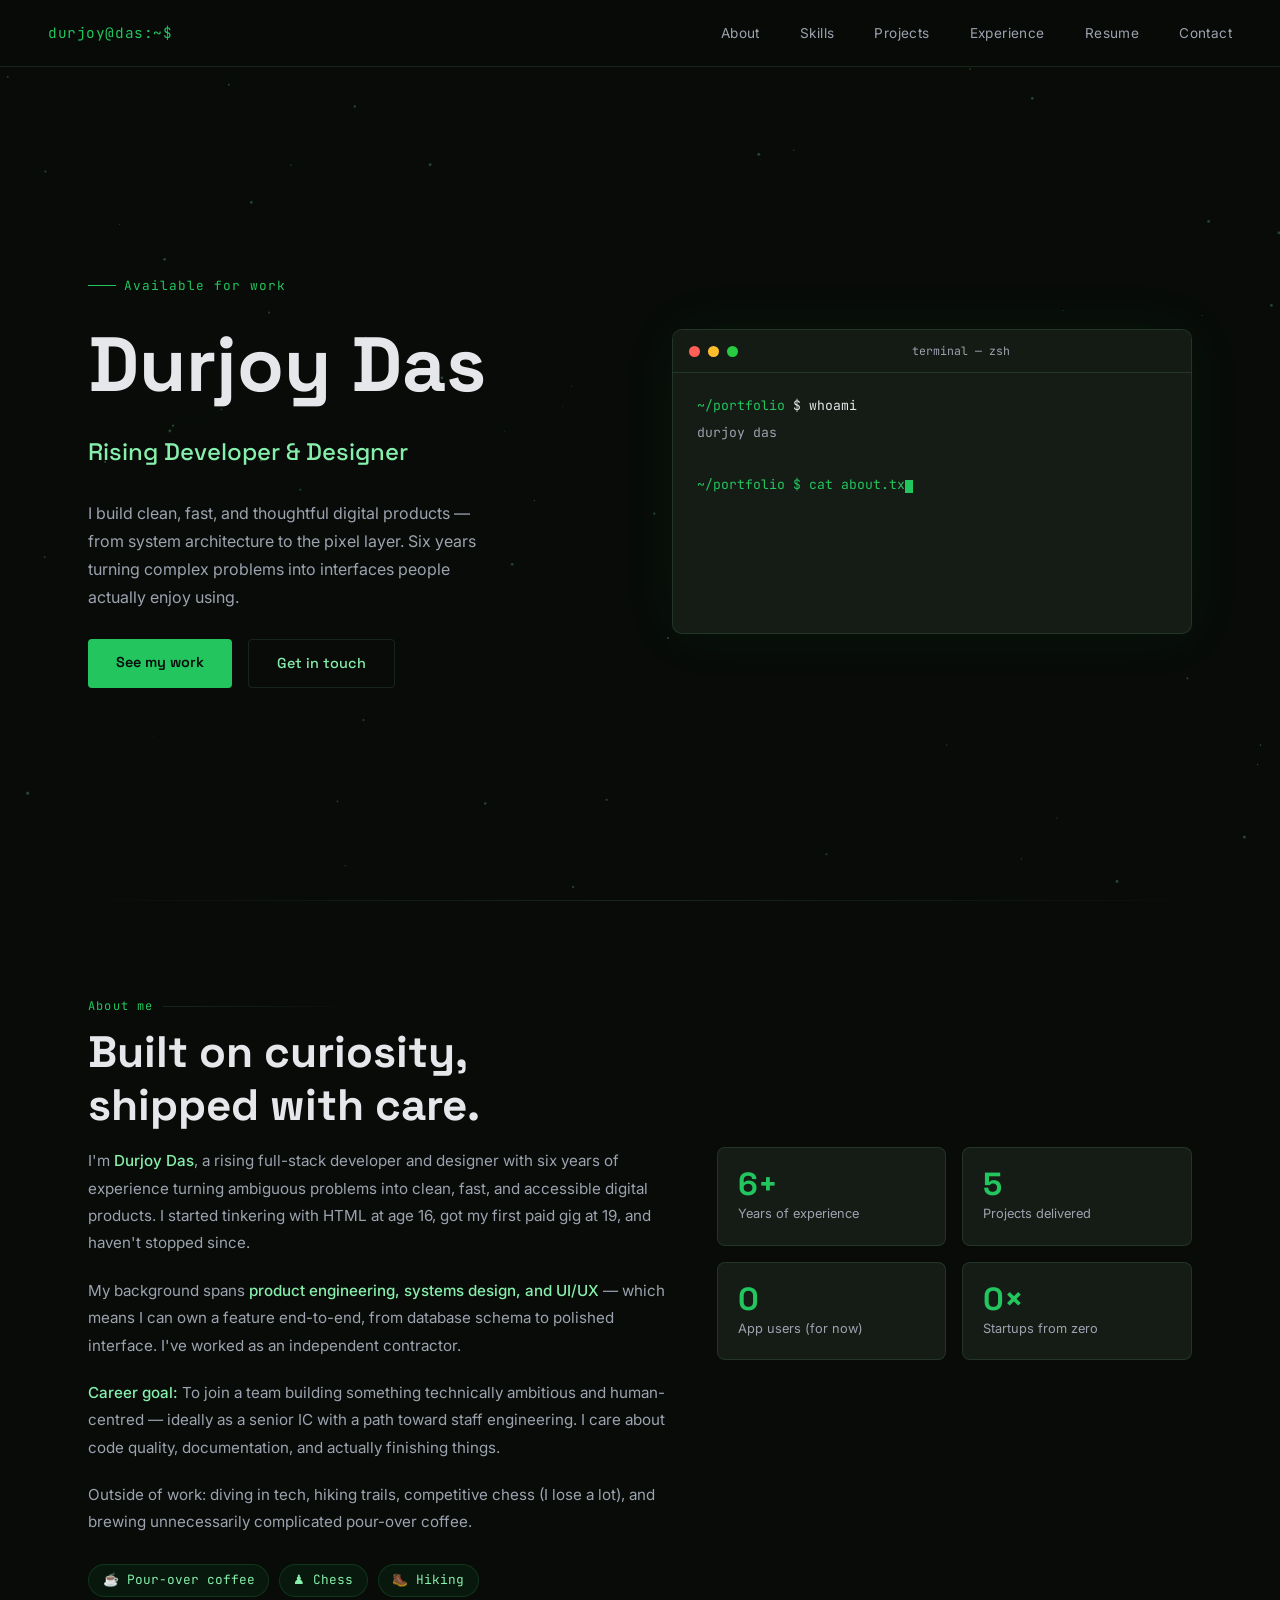
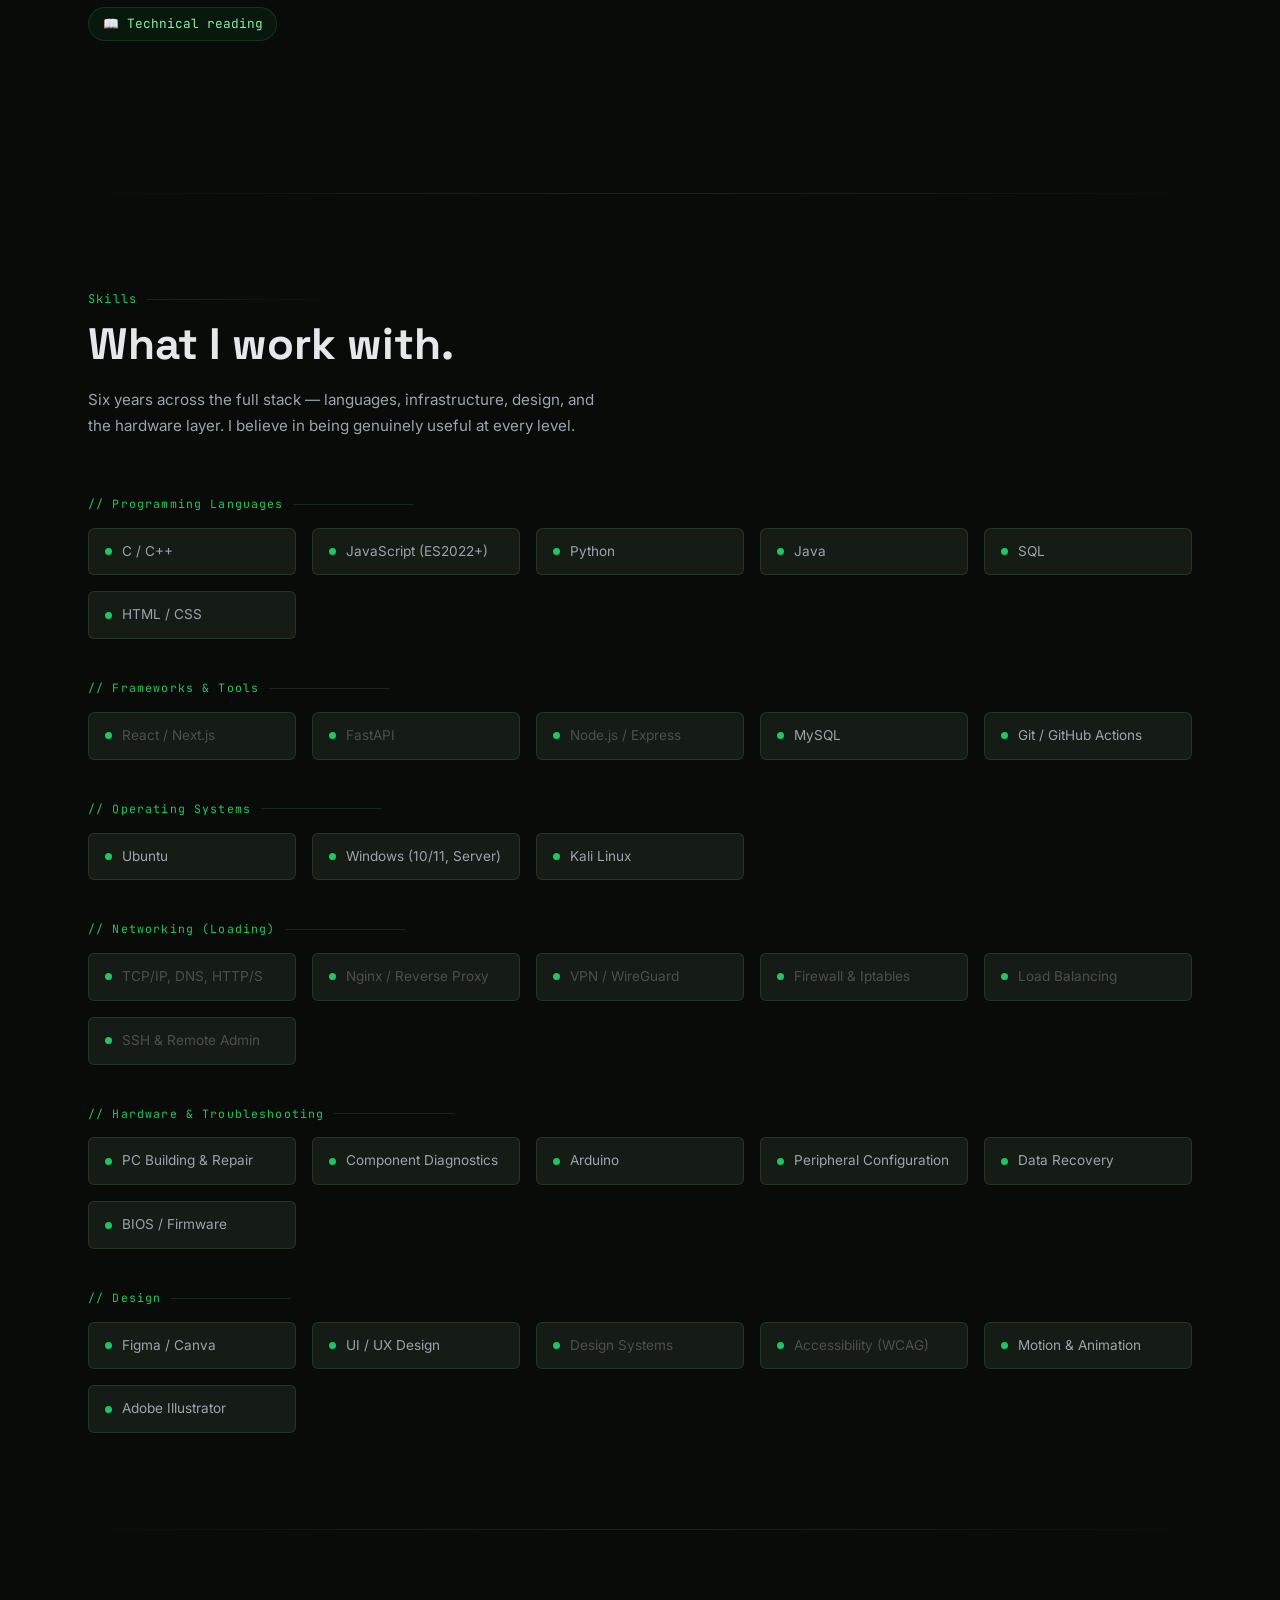
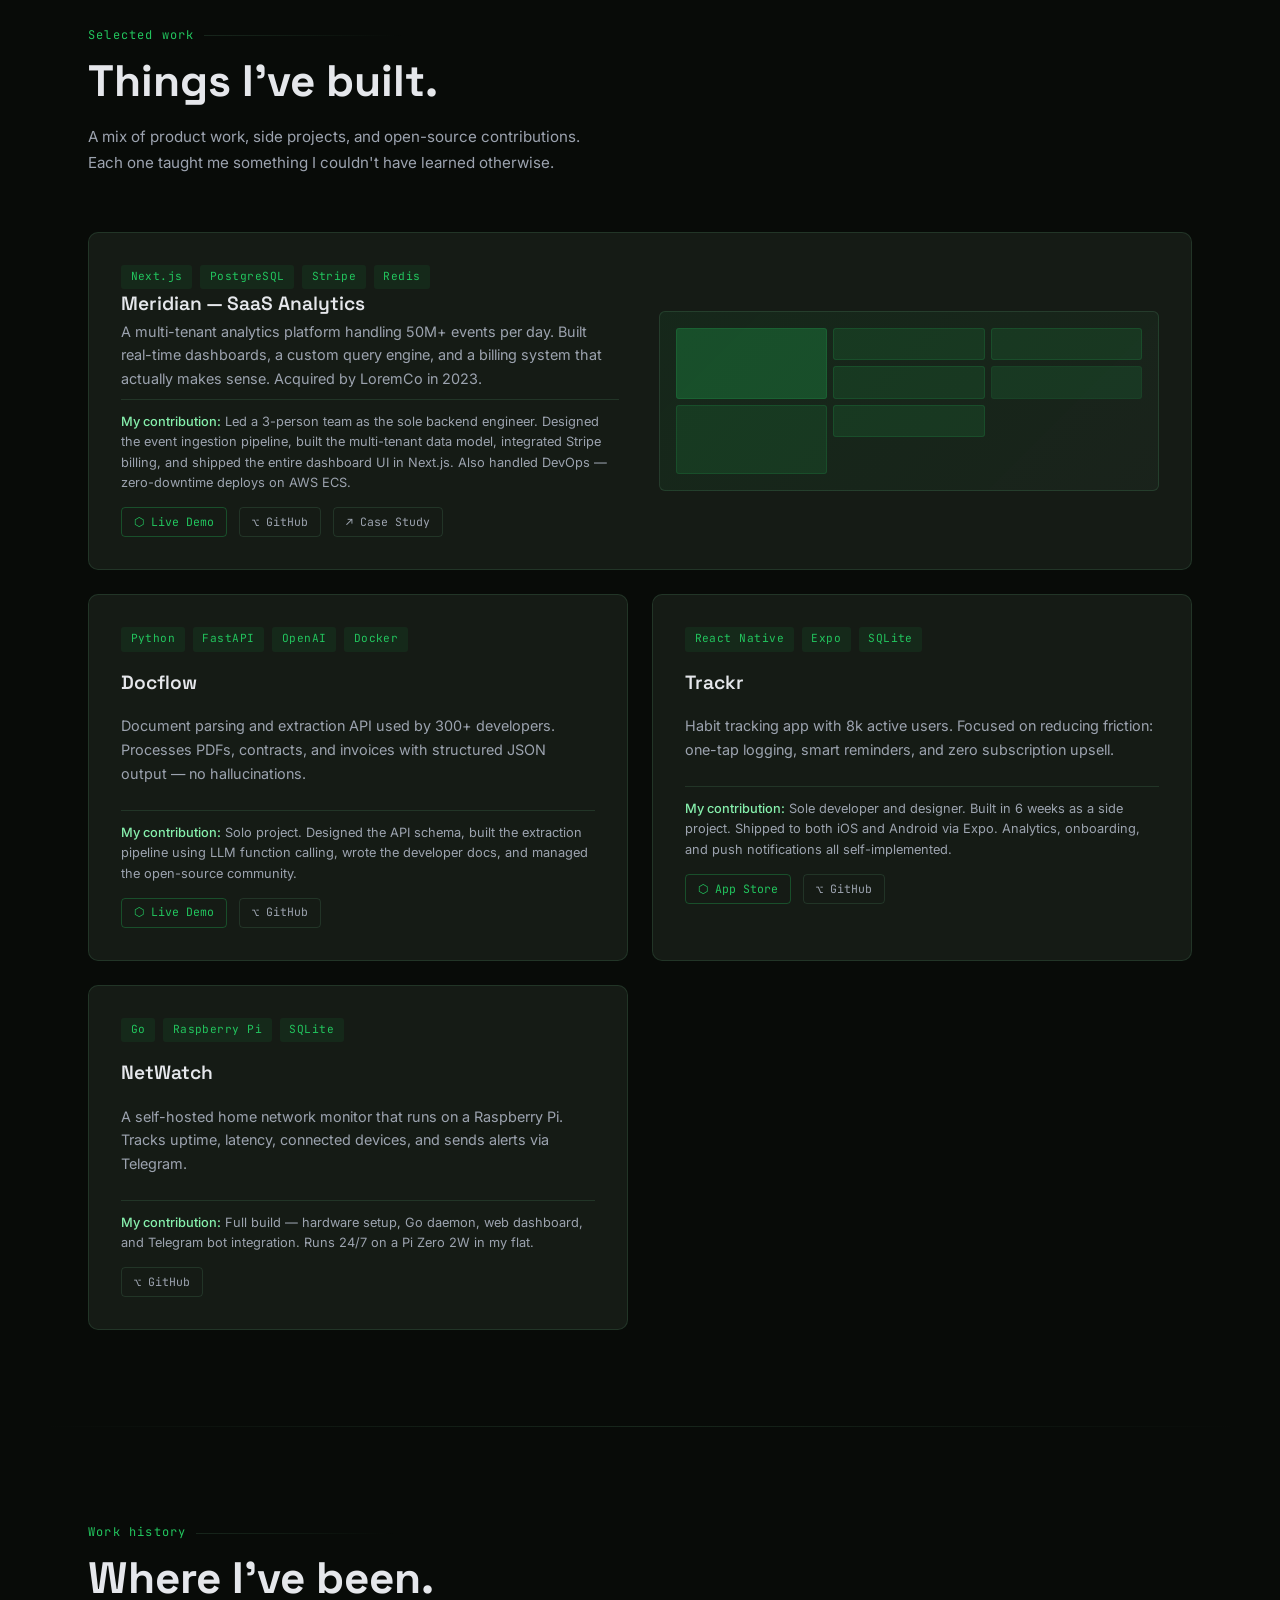
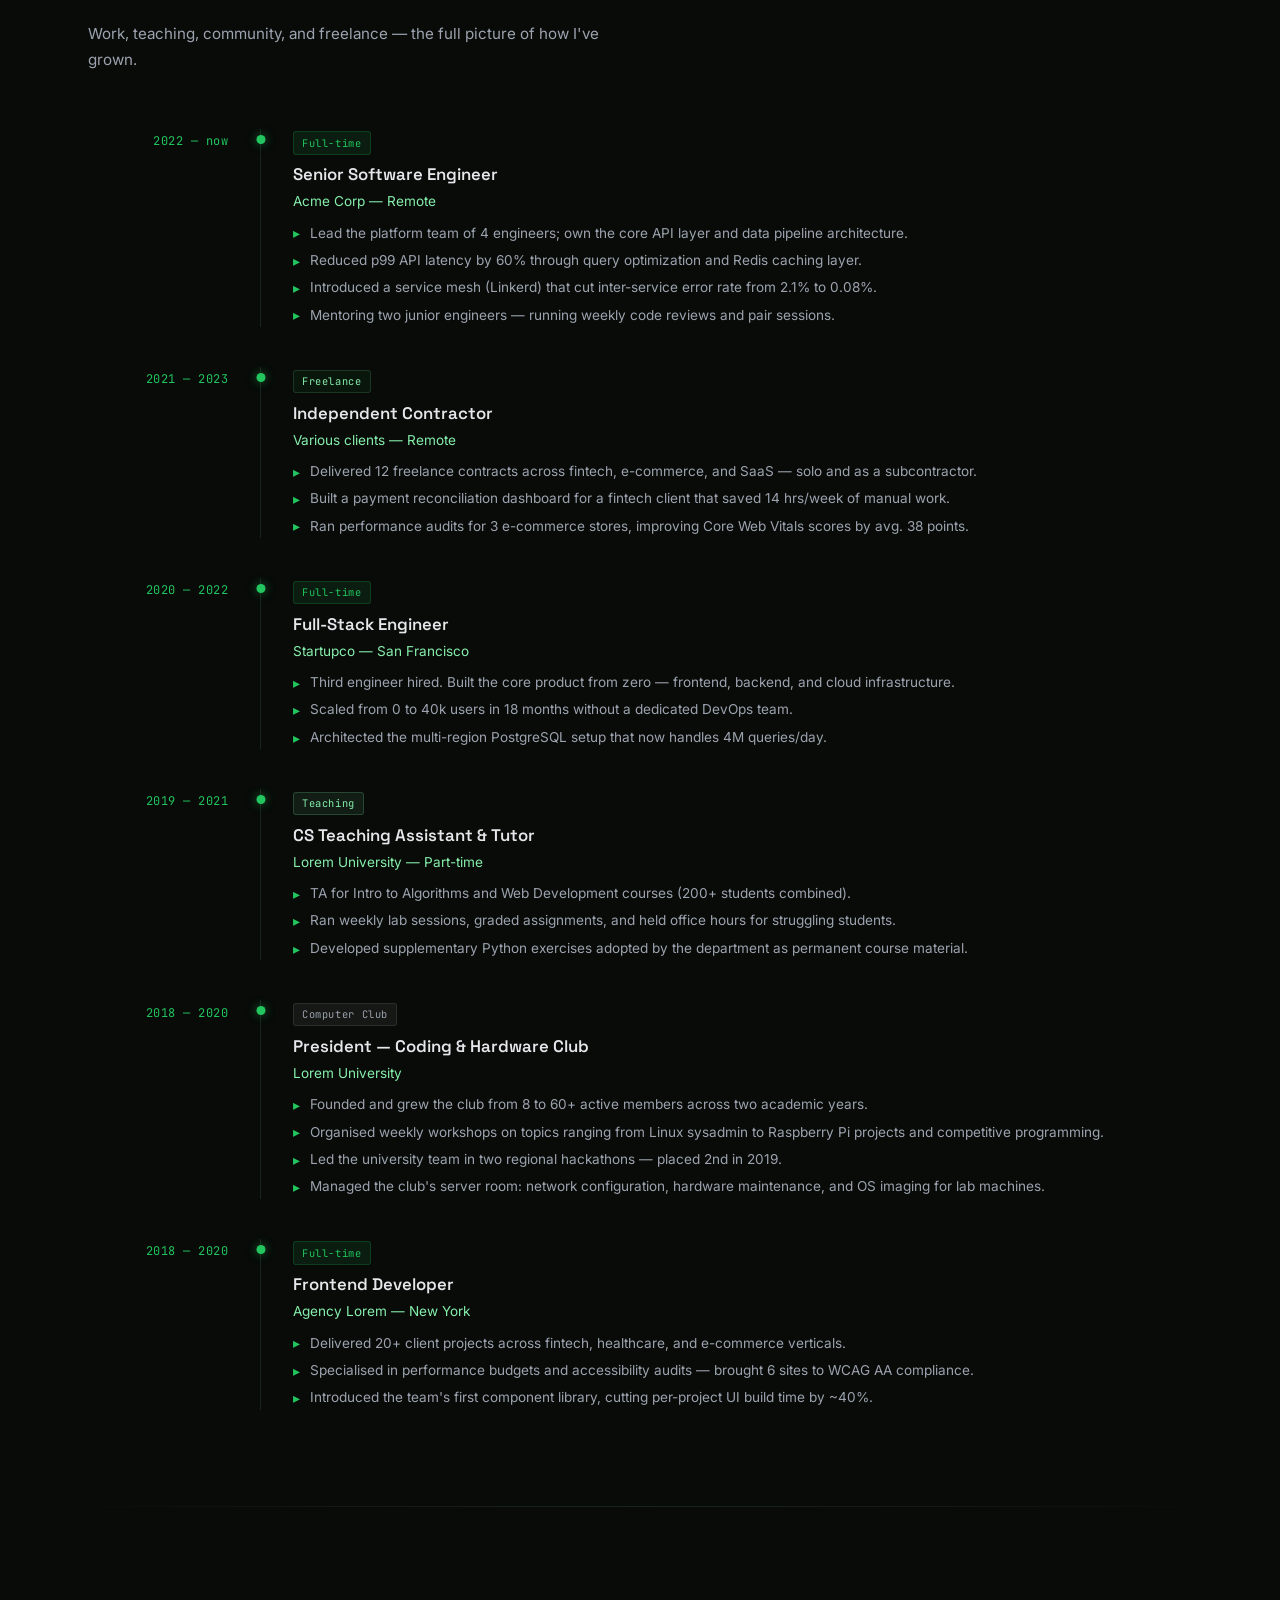
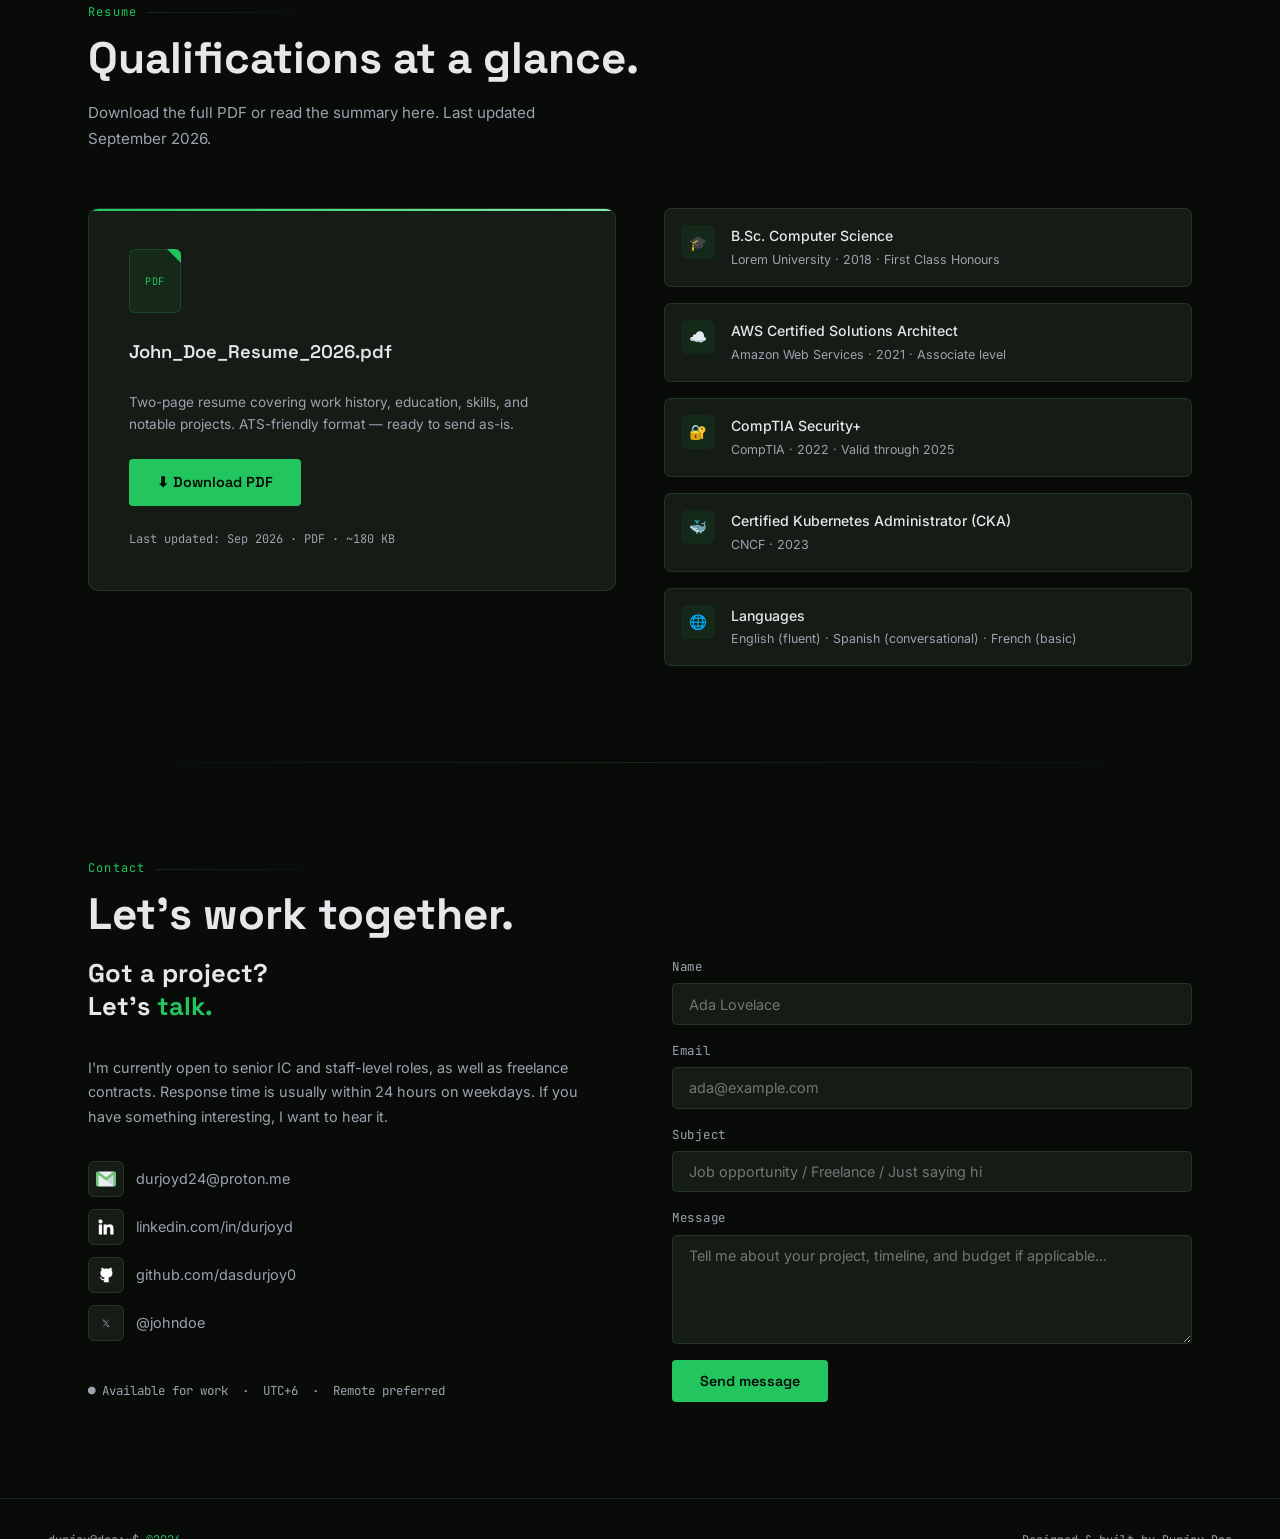
==== index.html @ 6b488213 "Initial portfolio website" ====
<!DOCTYPE html>
<html lang="en">
<head>
<meta charset="UTF-8">
<meta name="viewport" content="width=device-width, initial-scale=1.0">
<title>Durjoy Das — Developer & Designer</title>
<link rel="preconnect" href="https://fonts.googleapis.com">
<link href="https://fonts.googleapis.com/css2?family=Space+Grotesk:wght@400;500;700&family=Inter:wght@300;400;500&family=JetBrains+Mono:wght@400;500&display=swap" rel="stylesheet">
<link rel="stylesheet" href="style.css">
</head>
<body>

<canvas id="particles"></canvas>

<nav>
  <span class="nav-logo">durjoy@das:~$</span>
  <ul class="nav-links" id="navLinks">
    <li><a href="#about" onclick="closeNav()">About</a></li>
    <li><a href="#skills" onclick="closeNav()">Skills</a></li>
    <li><a href="#projects" onclick="closeNav()">Projects</a></li>
    <li><a href="#experience" onclick="closeNav()">Experience</a></li>
    <li><a href="#resume" onclick="closeNav()">Resume</a></li>
    <li><a href="#contact" onclick="closeNav()">Contact</a></li>
  </ul>
  <button class="nav-toggle" id="navToggle" onclick="toggleNav()" aria-label="Toggle menu">
    <span></span><span></span><span></span>
  </button>
</nav>

<!-- HERO -->
<div class="hero">
  <div class="hero-left">
    <div class="hero-tag">Available for work</div>
    <h1 class="hero-name">Durjoy Das</h1>
    <p class="hero-role">Rising Developer & Designer</p>
    <p class="hero-bio">I build clean, fast, and thoughtful digital products — from system architecture to the pixel layer. Six years turning complex problems into interfaces people actually enjoy using.</p>
    <div class="hero-cta">
      <a href="#projects" class="btn-primary">See my work</a>
      <a href="#contact" class="btn-ghost">Get in touch</a>
    </div>
  </div>

  <div class="terminal">
    <div class="terminal-bar">
      <span class="dot dot-r"></span>
      <span class="dot dot-y"></span>
      <span class="dot dot-g"></span>
      <span class="terminal-title">terminal — zsh</span>
    </div>
    <div class="terminal-body" id="termBody">
      <span class="t-prompt">~/portfolio </span><span class="t-cmd">$ whoami</span><br>
      <span id="typeTarget"></span><span id="cursor"></span>
    </div>
  </div>
</div>

<div class="section-divider"></div>

<!-- ABOUT -->
<section id="about">
  <div class="reveal">
    <div class="section-label">About me</div>
    <h2 class="section-title">Built on curiosity,<br>shipped with care.</h2>
  </div>
  <div class="about-grid reveal">
    <div class="about-body">
      <p>I'm <strong>Durjoy Das</strong>, a  rising full-stack developer and designer with six years of experience turning ambiguous problems into clean, fast, and accessible digital products. I started tinkering with HTML at age 16, got my first paid gig at 19, and haven't stopped since.</p>
      <p>My background spans <strong>product engineering, systems design, and UI/UX</strong> — which means I can own a feature end-to-end, from database schema to polished interface. I've worked as an independent contractor.</p>
      <p><strong>Career goal:</strong> To join a team building something technically ambitious and human-centred — ideally as a senior IC with a path toward staff engineering. I care about code quality, documentation, and actually finishing things.</p>
      <p>Outside of work: diving in tech, hiking trails, competitive chess (I lose a lot), and brewing unnecessarily complicated pour-over coffee.</p>
      <div class="about-interests">
        <span class="interest-pill">☕ Pour-over coffee</span>
        <span class="interest-pill">♟ Chess</span>
        <span class="interest-pill">🥾 Hiking</span>
        <span class="interest-pill">📖 Technical reading</span>
      </div>
    </div>
    <div class="about-stats">
      <div class="stat-card">
        <span class="stat-num">6+</span>
        <span class="stat-label">Years of experience</span>
      </div>
      <div class="stat-card">
        <span class="stat-num">5</span>
        <span class="stat-label">Projects delivered</span>
      </div>
      <div class="stat-card">
        <span class="stat-num">0</span>
        <span class="stat-label">App users (for now)</span>
      </div>
      <div class="stat-card">
        <span class="stat-num">0×</span>
        <span class="stat-label">Startups from zero</span>
      </div>
    </div>
  </div>
</section>

<div class="section-divider"></div>

<!-- SKILLS -->
<section id="skills">
  <div class="reveal">
    <div class="section-label">Skills</div>
    <h2 class="section-title">What I work with.</h2>
    <p class="section-sub">Six years across the full stack — languages, infrastructure, design, and the hardware layer. I believe in being genuinely useful at every level.</p>
  </div>
  <div class="skills-categories">

    <div class="skill-category reveal">
      <div class="skill-cat-title">// Programming Languages</div>
      <div class="skills-grid">
        <div class="skill-chip"><span class="dot-skill"></span>C / C++</div>
        <div class="skill-chip"><span class="dot-skill"></span>JavaScript (ES2022+)</div>
        <div class="skill-chip"><span class="dot-skill"></span>Python</div>
        <div class="skill-chip"><span class="dot-skill"></span>Java</div>
        <div class="skill-chip"><span class="dot-skill"></span>SQL</div>
        <div class="skill-chip"><span class="dot-skill"></span>HTML / CSS</div>
      </div>
    </div>

    <div class="skill-category reveal">
      <div class="skill-cat-title">// Frameworks & Tools</div>
      <div class="skills-grid">
        <div class="skill-chip"><span class="dot-skill"></span><span style="color: #4e4e4e;">React / Next.js</span></div>
        <div class="skill-chip"><span class="dot-skill"></span><span style="color: #4e4e4e;">FastAPI</span></div>
        <div class="skill-chip"><span class="dot-skill"></span><span style="color: #4e4e4e;">Node.js / Express</span></div>
        <div class="skill-chip"><span class="dot-skill"></span>MySQL</div>
        <div class="skill-chip"><span class="dot-skill"></span>Git / GitHub Actions</div>
      </div>
    </div>

    <div class="skill-category reveal">
      <div class="skill-cat-title">// Operating Systems</div>
      <div class="skills-grid">
        <div class="skill-chip"><span class="dot-skill"></span>Ubuntu</div>
        <div class="skill-chip"><span class="dot-skill"></span>Windows (10/11, Server)</div>
        <div class="skill-chip"><span class="dot-skill"></span>Kali Linux</div>
      </div>
    </div>

    <div class="skill-category reveal">
      <div class="skill-cat-title">// Networking (Loading)</div>
      <div class="skills-grid">
        <div class="skill-chip"><span class="dot-skill"></span><span style="color: #4e4e4e;">TCP/IP, DNS, HTTP/S</span></div>
        <div class="skill-chip"><span class="dot-skill"></span><span style="color: #4e4e4e;">Nginx / Reverse Proxy</span></div>
        <div class="skill-chip"><span class="dot-skill"></span><span style="color: #4e4e4e;">VPN / WireGuard</span></div>
        <div class="skill-chip"><span class="dot-skill"></span><span style="color: #4e4e4e;">Firewall & Iptables</span></div>
        <div class="skill-chip"><span class="dot-skill"></span><span style="color: #4e4e4e;">Load Balancing</span></div>
        <div class="skill-chip"><span class="dot-skill"></span><span style="color: #4e4e4e;">SSH & Remote Admin</span></div>
      </div>
    </div>

    <div class="skill-category reveal">
      <div class="skill-cat-title">// Hardware & Troubleshooting</div>
      <div class="skills-grid">
        <div class="skill-chip"><span class="dot-skill"></span>PC Building & Repair</div>
        <div class="skill-chip"><span class="dot-skill"></span>Component Diagnostics</div>
        <div class="skill-chip"><span class="dot-skill"></span>Arduino</div>
        <div class="skill-chip"><span class="dot-skill"></span>Peripheral Configuration</div>
        <div class="skill-chip"><span class="dot-skill"></span>Data Recovery</div>
        <div class="skill-chip"><span class="dot-skill"></span>BIOS / Firmware</div>
      </div>
    </div>

    <div class="skill-category reveal">
      <div class="skill-cat-title">// Design</div>
      <div class="skills-grid">
        <div class="skill-chip"><span class="dot-skill"></span>Figma / Canva</div>
        <div class="skill-chip"><span class="dot-skill"></span>UI / UX Design</div>
        <div class="skill-chip"><span class="dot-skill"></span><span style="color: #4e4e4e;">Design Systems</span></div>
        <div class="skill-chip"><span class="dot-skill"></span><span style="color: #4e4e4e;">Accessibility (WCAG)</span></div>
        <div class="skill-chip"><span class="dot-skill"></span>Motion & Animation</div>
        <div class="skill-chip"><span class="dot-skill"></span>Adobe Illustrator</div>
      </div>
    </div>

  </div>
</section>

<div class="section-divider"></div>

<!-- PROJECTS -->
<section id="projects">
  <div class="reveal">
    <div class="section-label">Selected work</div>
    <h2 class="section-title">Things I've built.</h2>
    <p class="section-sub">A mix of product work, side projects, and open-source contributions. Each one taught me something I couldn't have learned otherwise.</p>
  </div>

  <div class="projects-grid">

    <!-- Featured project -->
    <div class="project-card featured reveal">
      <div class="project-info">
        <div class="project-tags">
          <span class="tag">Next.js</span>
          <span class="tag">PostgreSQL</span>
          <span class="tag">Stripe</span>
          <span class="tag">Redis</span>
        </div>
        <div class="project-title">Meridian — SaaS Analytics</div>
        <p class="project-desc">A multi-tenant analytics platform handling 50M+ events per day. Built real-time dashboards, a custom query engine, and a billing system that actually makes sense. Acquired by LoremCo in 2023.</p>
        <div class="project-meta">
          <p class="project-contribution"><strong>My contribution:</strong> Led a 3-person team as the sole backend engineer. Designed the event ingestion pipeline, built the multi-tenant data model, integrated Stripe billing, and shipped the entire dashboard UI in Next.js. Also handled DevOps — zero-downtime deploys on AWS ECS.</p>
          <div class="project-actions">
            <a href="#" class="proj-btn live">⬡ Live Demo</a>
            <a href="#" class="proj-btn">⌥ GitHub</a>
            <a href="#" class="proj-btn">↗ Case Study</a>
          </div>
        </div>
      </div>
      <div class="project-preview" aria-label="Project screenshot placeholder">
        <div class="preview-grid">
          <div class="preview-block tall accent"></div>
          <div class="preview-block"></div>
          <div class="preview-block"></div>
          <div class="preview-block"></div>
          <div class="preview-block accent" style="opacity:0.5;"></div>
          <div class="preview-block tall"></div>
          <div class="preview-block"></div>
        </div>
      </div>
    </div>

    <!-- Docflow -->
    <div class="project-card reveal">
      <div class="project-tags">
        <span class="tag">Python</span>
        <span class="tag">FastAPI</span>
        <span class="tag">OpenAI</span>
        <span class="tag">Docker</span>
      </div>
      <div class="project-title">Docflow</div>
      <p class="project-desc">Document parsing and extraction API used by 300+ developers. Processes PDFs, contracts, and invoices with structured JSON output — no hallucinations.</p>
      <div class="project-meta">
        <p class="project-contribution"><strong>My contribution:</strong> Solo project. Designed the API schema, built the extraction pipeline using LLM function calling, wrote the developer docs, and managed the open-source community.</p>
        <div class="project-actions">
          <a href="#" class="proj-btn live">⬡ Live Demo</a>
          <a href="#" class="proj-btn">⌥ GitHub</a>
        </div>
      </div>
    </div>

    <!-- Trackr -->
    <div class="project-card reveal">
      <div class="project-tags">
        <span class="tag">React Native</span>
        <span class="tag">Expo</span>
        <span class="tag">SQLite</span>
      </div>
      <div class="project-title">Trackr</div>
      <p class="project-desc">Habit tracking app with 8k active users. Focused on reducing friction: one-tap logging, smart reminders, and zero subscription upsell.</p>
      <div class="project-meta">
        <p class="project-contribution"><strong>My contribution:</strong> Sole developer and designer. Built in 6 weeks as a side project. Shipped to both iOS and Android via Expo. Analytics, onboarding, and push notifications all self-implemented.</p>
        <div class="project-actions">
          <a href="#" class="proj-btn live">⬡ App Store</a>
          <a href="#" class="proj-btn">⌥ GitHub</a>
        </div>
      </div>
    </div>

    <!-- NetWatch -->
    <div class="project-card reveal">
      <div class="project-tags">
        <span class="tag">Go</span>
        <span class="tag">Raspberry Pi</span>
        <span class="tag">SQLite</span>
      </div>
      <div class="project-title">NetWatch</div>
      <p class="project-desc">A self-hosted home network monitor that runs on a Raspberry Pi. Tracks uptime, latency, connected devices, and sends alerts via Telegram.</p>
      <div class="project-meta">
        <p class="project-contribution"><strong>My contribution:</strong> Full build — hardware setup, Go daemon, web dashboard, and Telegram bot integration. Runs 24/7 on a Pi Zero 2W in my flat.</p>
        <div class="project-actions">
          <a href="#" class="proj-btn">⌥ GitHub</a>
        </div>
      </div>
    </div>

  </div>
</section>

<div class="section-divider"></div>

<!-- EXPERIENCE -->
<section id="experience">
  <div class="reveal">
    <div class="section-label">Work history</div>
    <h2 class="section-title">Where I've been.</h2>
    <p class="section-sub">Work, teaching, community, and freelance — the full picture of how I've grown.</p>
  </div>

  <div class="timeline">

    <div class="timeline-item reveal">
      <div class="timeline-date">2022 — now</div>
      <div class="timeline-line"></div>
      <div class="timeline-content">
        <span class="exp-badge work">Full-time</span>
        <div class="timeline-role">Senior Software Engineer</div>
        <div class="timeline-company">Acme Corp — Remote</div>
        <ul class="timeline-bullets">
          <li>Lead the platform team of 4 engineers; own the core API layer and data pipeline architecture.</li>
          <li>Reduced p99 API latency by 60% through query optimization and Redis caching layer.</li>
          <li>Introduced a service mesh (Linkerd) that cut inter-service error rate from 2.1% to 0.08%.</li>
          <li>Mentoring two junior engineers — running weekly code reviews and pair sessions.</li>
        </ul>
      </div>
    </div>

    <div class="timeline-item reveal">
      <div class="timeline-date">2021 — 2023</div>
      <div class="timeline-line"></div>
      <div class="timeline-content">
        <span class="exp-badge freelance">Freelance</span>
        <div class="timeline-role">Independent Contractor</div>
        <div class="timeline-company">Various clients — Remote</div>
        <ul class="timeline-bullets">
          <li>Delivered 12 freelance contracts across fintech, e-commerce, and SaaS — solo and as a subcontractor.</li>
          <li>Built a payment reconciliation dashboard for a fintech client that saved 14 hrs/week of manual work.</li>
          <li>Ran performance audits for 3 e-commerce stores, improving Core Web Vitals scores by avg. 38 points.</li>
        </ul>
      </div>
    </div>

    <div class="timeline-item reveal">
      <div class="timeline-date">2020 — 2022</div>
      <div class="timeline-line"></div>
      <div class="timeline-content">
        <span class="exp-badge work">Full-time</span>
        <div class="timeline-role">Full-Stack Engineer</div>
        <div class="timeline-company">Startupco — San Francisco</div>
        <ul class="timeline-bullets">
          <li>Third engineer hired. Built the core product from zero — frontend, backend, and cloud infrastructure.</li>
          <li>Scaled from 0 to 40k users in 18 months without a dedicated DevOps team.</li>
          <li>Architected the multi-region PostgreSQL setup that now handles 4M queries/day.</li>
        </ul>
      </div>
    </div>

    <div class="timeline-item reveal">
      <div class="timeline-date">2019 — 2021</div>
      <div class="timeline-line"></div>
      <div class="timeline-content">
        <span class="exp-badge teach">Teaching</span>
        <div class="timeline-role">CS Teaching Assistant & Tutor</div>
        <div class="timeline-company">Lorem University — Part-time</div>
        <ul class="timeline-bullets">
          <li>TA for Intro to Algorithms and Web Development courses (200+ students combined).</li>
          <li>Ran weekly lab sessions, graded assignments, and held office hours for struggling students.</li>
          <li>Developed supplementary Python exercises adopted by the department as permanent course material.</li>
        </ul>
      </div>
    </div>

    <div class="timeline-item reveal">
      <div class="timeline-date">2018 — 2020</div>
      <div class="timeline-line"></div>
      <div class="timeline-content">
        <span class="exp-badge club">Computer Club</span>
        <div class="timeline-role">President — Coding & Hardware Club</div>
        <div class="timeline-company">Lorem University</div>
        <ul class="timeline-bullets">
          <li>Founded and grew the club from 8 to 60+ active members across two academic years.</li>
          <li>Organised weekly workshops on topics ranging from Linux sysadmin to Raspberry Pi projects and competitive programming.</li>
          <li>Led the university team in two regional hackathons — placed 2nd in 2019.</li>
          <li>Managed the club's server room: network configuration, hardware maintenance, and OS imaging for lab machines.</li>
        </ul>
      </div>
    </div>

    <div class="timeline-item reveal">
      <div class="timeline-date">2018 — 2020</div>
      <div class="timeline-line"></div>
      <div class="timeline-content">
        <span class="exp-badge work">Full-time</span>
        <div class="timeline-role">Frontend Developer</div>
        <div class="timeline-company">Agency Lorem — New York</div>
        <ul class="timeline-bullets">
          <li>Delivered 20+ client projects across fintech, healthcare, and e-commerce verticals.</li>
          <li>Specialised in performance budgets and accessibility audits — brought 6 sites to WCAG AA compliance.</li>
          <li>Introduced the team's first component library, cutting per-project UI build time by ~40%.</li>
        </ul>
      </div>
    </div>

  </div>
</section>

<div class="section-divider"></div>

<!-- RESUME -->
<section id="resume">
  <div class="reveal">
    <div class="section-label">Resume</div>
    <h2 class="section-title">Qualifications at a glance.</h2>
    <p class="section-sub">Download the full PDF or read the summary here. Last updated September 2026.</p>
  </div>
  <div class="resume-block">

    <div class="resume-download-card reveal">
      <div class="resume-file-icon">PDF</div>
      <div class="resume-card-title">John_Doe_Resume_2026.pdf</div>
      <p class="resume-card-sub">Two-page resume covering work history, education, skills, and notable projects. ATS-friendly format — ready to send as-is.</p>
      <a href="#" class="btn-primary" style="align-self:flex-start;" download>⬇ Download PDF</a>
      <p style="font-size:0.75rem; color:var(--text-dim); font-family:'JetBrains Mono',monospace;">Last updated: Sep 2026 · PDF · ~180 KB</p>
    </div>

    <div class="resume-qualifications reveal">
      <div class="qual-item">
        <div class="qual-icon">🎓</div>
        <div class="qual-text">
          <div class="qual-title">B.Sc. Computer Science</div>
          <div class="qual-sub">Lorem University · 2018 · First Class Honours</div>
        </div>
      </div>
      <div class="qual-item">
        <div class="qual-icon">☁️</div>
        <div class="qual-text">
          <div class="qual-title">AWS Certified Solutions Architect</div>
          <div class="qual-sub">Amazon Web Services · 2021 · Associate level</div>
        </div>
      </div>
      <div class="qual-item">
        <div class="qual-icon">🔐</div>
        <div class="qual-text">
          <div class="qual-title">CompTIA Security+</div>
          <div class="qual-sub">CompTIA · 2022 · Valid through 2025</div>
        </div>
      </div>
      <div class="qual-item">
        <div class="qual-icon">🐳</div>
        <div class="qual-text">
          <div class="qual-title">Certified Kubernetes Administrator (CKA)</div>
          <div class="qual-sub">CNCF · 2023</div>
        </div>
      </div>
      <div class="qual-item">
        <div class="qual-icon">🌐</div>
        <div class="qual-text">
          <div class="qual-title">Languages</div>
          <div class="qual-sub">English (fluent) · Spanish (conversational) · French (basic)</div>
        </div>
      </div>
    </div>

  </div>
</section>

<div class="section-divider"></div>

<!-- CONTACT -->
<section id="contact">
  <div class="reveal">
    <div class="section-label">Contact</div>
    <h2 class="section-title">Let's work together.</h2>
  </div>
  <div class="contact-block">
    <div class="contact-info reveal">
      <div class="contact-headline">
        Got a project?<br>
        Let's <span>talk.</span>
      </div>
      <p style="font-size:0.9rem; color:var(--text-dim); line-height:1.7;">
        I'm currently open to senior IC and staff-level roles, as well as freelance contracts. Response time is usually within 24 hours on weekdays. If you have something interesting, I want to hear it.
      </p>
      <div class="contact-links">
        <a href="mailto:durjoyd24@proton.me" class="contact-link">
          <span class="icon">
            <img src="../assets/email.png" alt="@">
          </span>
          durjoyd24@proton.me
        </a>
        <a href="https://linkedin.com/in/durjoyd" target="_blank" class="contact-link">
          <span class="icon">
            <img src="../assets/linkedin.png" alt="in">
          </span>
          linkedin.com/in/durjoyd
        </a>
        <a href="https://github.com/dasdurjoy0" target="_blank" class="contact-link">
          <span class="icon">
            <img src="../assets/github.png" alt="🖐">
          </span>
          github.com/dasdurjoy0
        </a>
        <a href="https://twitter.com/johndoe" target="_blank" class="contact-link">
          <span class="icon" style="font-family:'JetBrains Mono',monospace;font-size:0.65rem;">𝕏</span>
          @johndoe
        </a>
      </div>
      <p style="font-size:0.78rem; color:var(--text-dim); font-family:'JetBrains Mono',monospace; margin-top:0.5rem;">
        ● Available for work &nbsp;·&nbsp; UTC+6 &nbsp;·&nbsp; Remote preferred
      </p>
    </div>

    <div class="contact-form reveal">
      <div class="field">
        <label>Name</label>
        <input type="text" placeholder="Ada Lovelace">
      </div>
      <div class="field">
        <label>Email</label>
        <input type="email" placeholder="ada@example.com">
      </div>
      <div class="field">
        <label>Subject</label>
        <input type="text" placeholder="Job opportunity / Freelance / Just saying hi">
      </div>
      <div class="field">
        <label>Message</label>
        <textarea rows="5" placeholder="Tell me about your project, timeline, and budget if applicable..."></textarea>
      </div>
      <button class="btn-primary" style="align-self:flex-start;" onclick="handleSend(this)">Send message</button>
    </div>
  </div>
</section>

<footer>
  <span>durjoy@das:~$ <span style="color:var(--green)">©2026</span></span>
  <span>Designed & built by Durjoy Das</span>
</footer>

<script src="script.js"></script>
</body>
</html>
---- style.css ----
*, *::before, *::after { box-sizing: border-box; margin: 0; padding: 0; }

  :root {
    --bg-deep:    #080B08;
    --bg-surface: #151B15;
    --green:      #22C55E;
    --green-soft: #86EFAC;
    --text:       #E5E7EB;
    --text-dim:   #9CA3AF;
    --border:     rgba(134,239,172,0.12);
  }

  html { scroll-behavior: smooth; }

  body {
    background: var(--bg-deep);
    color: var(--text);
    font-family: 'Inter', sans-serif;
    font-weight: 400;
    line-height: 1.6;
    overflow-x: hidden;
  }

  /* ── NAV ── */
  nav {
    position: fixed; top: 0; left: 0; right: 0; z-index: 100;
    display: flex; justify-content: space-between; align-items: center;
    padding: 1.25rem 3rem;
    background: rgba(8,11,8,0.75);
    backdrop-filter: blur(16px);
    border-bottom: 1px solid var(--border);
  }
  .nav-logo {
    font-family: 'JetBrains Mono', monospace;
    font-size: 0.9rem;
    color: var(--green);
    letter-spacing: 0.04em;
  }
  .nav-links { display: flex; gap: 2.5rem; list-style: none; }
  .nav-links a {
    font-size: 0.85rem;
    color: var(--text-dim);
    text-decoration: none;
    letter-spacing: 0.03em;
    transition: color 0.2s;
  }
  .nav-links a:hover { color: var(--green-soft); }

  /* ── CANVAS ── */
  #particles {
    position: fixed; inset: 0; z-index: 0;
    pointer-events: none;
  }

  /* ── HERO ── */
  .hero {
    position: relative; z-index: 1;
    min-height: 100vh;
    display: grid;
    grid-template-columns: 1fr 1fr;
    align-items: center;
    gap: 4rem;
    padding: 8rem 3rem 4rem;
    max-width: 1200px; margin: 0 auto;
  }

  .hero-left { display: flex; flex-direction: column; gap: 1.75rem; }

  .hero-tag {
    font-family: 'JetBrains Mono', monospace;
    font-size: 0.8rem;
    color: var(--green);
    letter-spacing: 0.08em;
    display: flex; align-items: center; gap: 0.5rem;
  }
  .hero-tag::before {
    content: '';
    display: inline-block; width: 28px; height: 1px;
    background: var(--green);
  }

  .hero-name {
    font-family: 'Space Grotesk', sans-serif;
    font-size: clamp(3rem, 6vw, 5.5rem);
    font-weight: 700;
    line-height: 1.05;
    color: var(--text);
    opacity: 0;
    transform: translateY(24px);
    animation: slideUp 0.7s 0.3s cubic-bezier(0.22,1,0.36,1) forwards;
  }

  .hero-role {
    font-family: 'Space Grotesk', sans-serif;
    font-size: clamp(1.1rem, 2.2vw, 1.5rem);
    font-weight: 500;
    color: var(--green-soft);
    opacity: 0;
    transform: translateY(20px);
    animation: slideUp 0.7s 0.5s cubic-bezier(0.22,1,0.36,1) forwards;
  }

  .hero-bio {
    font-size: 1rem;
    color: var(--text-dim);
    max-width: 42ch;
    line-height: 1.75;
    opacity: 0;
    transform: translateY(18px);
    animation: slideUp 0.7s 0.7s cubic-bezier(0.22,1,0.36,1) forwards;
  }

  .hero-cta {
    display: flex; gap: 1rem; flex-wrap: wrap;
    opacity: 0;
    transform: translateY(16px);
    animation: slideUp 0.7s 0.9s cubic-bezier(0.22,1,0.36,1) forwards;
  }
  .btn-primary {
    padding: 0.75rem 1.75rem;
    background: var(--green);
    color: #080B08;
    font-family: 'Space Grotesk', sans-serif;
    font-weight: 600;
    font-size: 0.9rem;
    border: none; border-radius: 4px;
    cursor: pointer; text-decoration: none;
    transition: background 0.2s, transform 0.15s;
  }
  .btn-primary:hover { background: var(--green-soft); transform: translateY(-1px); }
  .btn-ghost {
    padding: 0.75rem 1.75rem;
    background: transparent;
    color: var(--green-soft);
    font-family: 'Space Grotesk', sans-serif;
    font-weight: 500;
    font-size: 0.9rem;
    border: 1px solid var(--border);
    border-radius: 4px;
    cursor: pointer; text-decoration: none;
    transition: border-color 0.2s, color 0.2s;
  }
  .btn-ghost:hover { border-color: var(--green); color: var(--green); }

  /* ── TERMINAL ── */
  .terminal {
    background: var(--bg-surface);
    border: 1px solid var(--border);
    border-radius: 10px;
    overflow: hidden;
    font-family: 'JetBrains Mono', monospace;
    font-size: 0.82rem;
    opacity: 0;
    transform: translateY(30px) scale(0.98);
    animation: termIn 0.8s 0.4s cubic-bezier(0.22,1,0.36,1) forwards;
    box-shadow: 0 0 60px rgba(34,197,94,0.06);
  }
  .terminal-bar {
    display: flex; align-items: center; gap: 0.5rem;
    padding: 0.75rem 1rem;
    background: rgba(21,27,21,0.9);
    border-bottom: 1px solid var(--border);
  }
  .dot { width: 11px; height: 11px; border-radius: 50%; }
  .dot-r { background: #FF5F57; }
  .dot-y { background: #FFBD2E; }
  .dot-g { background: #28CA41; }
  .terminal-title {
    margin-left: auto; margin-right: auto;
    font-size: 0.72rem; color: var(--text-dim);
  }
  .terminal-body { padding: 1.25rem 1.5rem; min-height: 260px; color: var(--green-soft); line-height: 2; }
  .t-prompt { color: var(--green); }
  .t-cmd { color: var(--text); }
  .t-out { color: var(--text-dim); }
  .t-hi { color: var(--green-soft); }
  #cursor {
    display: inline-block; width: 8px; height: 1em;
    background: var(--green);
    vertical-align: text-bottom;
    animation: blink 1s step-end infinite;
  }

  /* ── SECTIONS ── */
  section {
    position: relative; z-index: 1;
    max-width: 1200px; margin: 0 auto;
    padding: 6rem 3rem;
  }

  .section-label {
    font-family: 'JetBrains Mono', monospace;
    font-size: 0.75rem; color: var(--green);
    letter-spacing: 0.1em;
    margin-bottom: 0.6rem;
    display: flex; align-items: center; gap: 0.6rem;
  }
  .section-label::after {
    content: ''; flex: 1; height: 1px;
    background: linear-gradient(to right, var(--border), transparent);
    max-width: 200px;
  }

  .section-title {
    font-family: 'Space Grotesk', sans-serif;
    font-size: clamp(2rem, 3.5vw, 2.75rem);
    font-weight: 700;
    color: var(--text);
    margin-bottom: 1rem;
    line-height: 1.2;
  }

  .section-sub {
    font-size: 0.95rem;
    color: var(--text-dim);
    max-width: 52ch;
    margin-bottom: 3.5rem;
    line-height: 1.7;
  }

  /* ── REVEAL on scroll ── */
  .reveal {
    opacity: 0;
    transform: translateY(30px);
    transition: opacity 0.65s cubic-bezier(0.22,1,0.36,1), transform 0.65s cubic-bezier(0.22,1,0.36,1);
  }
  .reveal.visible { opacity: 1; transform: none; }

  /* ── SKILLS ── */
  .skills-grid {
    display: grid;
    grid-template-columns: repeat(auto-fill, minmax(180px, 1fr));
    gap: 1rem;
  }
  .skill-chip {
    display: flex; align-items: center; gap: 0.6rem;
    padding: 0.75rem 1rem;
    background: var(--bg-surface);
    border: 1px solid var(--border);
    border-radius: 6px;
    font-size: 0.85rem; color: var(--text-dim);
    transition: border-color 0.2s, color 0.2s, transform 0.2s;
    cursor: default;
  }
  .skill-chip:hover {
    border-color: var(--green);
    color: var(--green-soft);
    transform: translateY(-2px);
  }
  .skill-chip .dot-skill {
    width: 7px; height: 7px; border-radius: 50%;
    background: var(--green); flex-shrink: 0;
  }

  /* ── PROJECTS ── */
  .projects-grid {
    display: grid;
    grid-template-columns: 1fr 1fr;
    gap: 1.5rem;
  }
  .project-card {
    background: var(--bg-surface);
    border: 1px solid var(--border);
    border-radius: 10px;
    padding: 2rem;
    display: flex; flex-direction: column; gap: 1rem;
    transition: border-color 0.25s, box-shadow 0.25s, transform 0.25s;
    cursor: pointer;
    position: relative; overflow: hidden;
  }
  .project-card::before {
    content: '';
    position: absolute; top: 0; left: 0; right: 0;
    height: 2px;
    background: linear-gradient(to right, var(--green), var(--green-soft));
    transform: scaleX(0); transform-origin: left;
    transition: transform 0.35s cubic-bezier(0.22,1,0.36,1);
  }
  .project-card:hover { border-color: rgba(134,239,172,0.3); transform: translateY(-3px); box-shadow: 0 12px 40px rgba(34,197,94,0.08); }
  .project-card:hover::before { transform: scaleX(1); }

  .project-card.featured {
    grid-column: span 2;
    flex-direction: row; gap: 2.5rem; align-items: center;
  }
  .project-card.featured .project-info { flex: 1; }
  .project-card.featured .project-preview {
    flex: 1;
    height: 180px;
    background: linear-gradient(135deg, rgba(34,197,94,0.08), rgba(134,239,172,0.04));
    border-radius: 6px;
    border: 1px solid var(--border);
    display: flex; align-items: center; justify-content: center;
    font-family: 'JetBrains Mono', monospace;
    font-size: 0.75rem; color: var(--text-dim);
    position: relative; overflow: hidden;
  }
  .preview-grid {
    display: grid; grid-template-columns: 1fr 1fr 1fr; gap: 6px;
    position: absolute; inset: 16px;
  }
  .preview-block {
    background: rgba(34,197,94,0.12);
    border-radius: 3px;
    border: 1px solid rgba(34,197,94,0.15);
  }
  .preview-block.tall { grid-row: span 2; }
  .preview-block.accent { background: rgba(34,197,94,0.25); }

  .project-tags { display: flex; gap: 0.5rem; flex-wrap: wrap; }
  .tag {
    font-family: 'JetBrains Mono', monospace;
    font-size: 0.7rem; color: var(--green);
    background: rgba(34,197,94,0.08);
    padding: 0.2rem 0.6rem; border-radius: 3px;
    letter-spacing: 0.04em;
  }
  .project-title {
    font-family: 'Space Grotesk', sans-serif;
    font-size: 1.2rem; font-weight: 600;
    color: var(--text);
  }
  .project-desc { font-size: 0.9rem; color: var(--text-dim); line-height: 1.65; }
  .project-link {
    font-size: 0.82rem; color: var(--green);
    text-decoration: none;
    display: flex; align-items: center; gap: 0.4rem;
    margin-top: auto;
    transition: gap 0.2s;
  }
  .project-link:hover { gap: 0.65rem; }

  /* ── EXPERIENCE ── */
  .timeline { display: flex; flex-direction: column; gap: 0; }
  .timeline-item {
    display: grid;
    grid-template-columns: 140px 1px 1fr;
    gap: 0 2rem;
    padding-bottom: 2.5rem;
  }
  .timeline-item:last-child { padding-bottom: 0; }
  .timeline-date {
    font-family: 'JetBrains Mono', monospace;
    font-size: 0.75rem; color: var(--green);
    text-align: right; padding-top: 0.2rem;
    letter-spacing: 0.04em;
  }
  .timeline-line {
    position: relative;
    background: var(--border);
  }
  .timeline-line::before {
    content: '';
    position: absolute; top: 6px; left: 50%;
    transform: translateX(-50%);
    width: 9px; height: 9px; border-radius: 50%;
    background: var(--green);
    box-shadow: 0 0 10px rgba(34,197,94,0.5);
  }
  .timeline-content { padding-top: 0; }
  .timeline-role {
    font-family: 'Space Grotesk', sans-serif;
    font-weight: 600; font-size: 1.05rem;
    color: var(--text); margin-bottom: 0.2rem;
  }
  .timeline-company { font-size: 0.85rem; color: var(--green-soft); margin-bottom: 0.6rem; }
  .timeline-desc { font-size: 0.9rem; color: var(--text-dim); line-height: 1.7; }

  /* ── CONTACT ── */
  .contact-block {
    display: grid; grid-template-columns: 1fr 1fr; gap: 4rem;
    align-items: start;
  }
  .contact-form { display: flex; flex-direction: column; gap: 1rem; }
  .field {
    display: flex; flex-direction: column; gap: 0.4rem;
  }
  .field label {
    font-size: 0.78rem; color: var(--text-dim);
    font-family: 'JetBrains Mono', monospace;
    letter-spacing: 0.06em;
  }
  .field input, .field textarea {
    background: var(--bg-surface);
    border: 1px solid var(--border);
    border-radius: 5px;
    padding: 0.7rem 1rem;
    color: var(--text);
    font-family: 'Inter', sans-serif;
    font-size: 0.9rem;
    outline: none;
    transition: border-color 0.2s;
    resize: vertical;
  }
  .field input:focus, .field textarea:focus { border-color: var(--green); }
  .contact-info { display: flex; flex-direction: column; gap: 2rem; }
  .contact-headline {
    font-family: 'Space Grotesk', sans-serif;
    font-size: 1.6rem; font-weight: 700;
    color: var(--text); line-height: 1.3;
  }
  .contact-headline span { color: var(--green); }
  .contact-links { display: flex; flex-direction: column; gap: 0.75rem; }
  .contact-link {
    display: flex; align-items: center; gap: 0.75rem;
    font-size: 0.9rem; color: var(--text-dim);
    text-decoration: none;
    transition: color 0.2s;
  }
  .contact-link:hover { color: var(--green-soft); }
  .contact-link .icon {
    width: 36px;
    height: 36px;
    background: var(--bg-surface);
    border: 1px solid var(--border);
    border-radius: 6px;
    display: flex;
    align-items: center;
    justify-content: center;
    flex-shrink: 0;
}

  .contact-link .icon img {
    width: 20px;
    height: 20px;
    display: block;
}

  /* ── FOOTER ── */
  footer {
    position: relative; z-index: 1;
    border-top: 1px solid var(--border);
    padding: 2rem 3rem;
    display: flex; justify-content: space-between; align-items: center;
    font-family: 'JetBrains Mono', monospace;
    font-size: 0.75rem; color: var(--text-dim);
  }

  /* ── DIVIDER ── */
  .section-divider {
    width: 100%; height: 1px;
    background: linear-gradient(to right, transparent, var(--border), transparent);
    margin: 0 auto; max-width: 1200px;
  }

  /* ── KEYFRAMES ── */
  @keyframes slideUp {
    to { opacity: 1; transform: none; }
  }
  @keyframes termIn {
    to { opacity: 1; transform: none; }
  }
  @keyframes blink {
    0%,100% { opacity: 1; } 50% { opacity: 0; }
  }

  /* ── ABOUT CARDS ── */
  .about-grid {
    display: grid;
    grid-template-columns: 1.1fr 0.9fr;
    gap: 3rem;
    align-items: start;
    margin-bottom: 3.5rem;
  }
  .about-body { display: flex; flex-direction: column; gap: 1.25rem; }
  .about-body p { font-size: 0.95rem; color: var(--text-dim); line-height: 1.8; max-width: 58ch; }
  .about-body p strong { color: var(--green-soft); font-weight: 500; }
  .about-stats {
    display: grid; grid-template-columns: 1fr 1fr; gap: 1rem;
  }
  .stat-card {
    background: var(--bg-surface);
    border: 1px solid var(--border);
    border-radius: 8px;
    padding: 1.25rem;
    display: flex; flex-direction: column; gap: 0.25rem;
  }
  .stat-num {
    font-family: 'Space Grotesk', sans-serif;
    font-size: 2rem; font-weight: 700;
    color: var(--green);
    line-height: 1;
  }
  .stat-label { font-size: 0.8rem; color: var(--text-dim); }
  .about-interests {
    display: flex; flex-wrap: wrap; gap: 0.6rem;
    margin-top: 0.5rem;
  }
  .interest-pill {
    padding: 0.35rem 0.85rem;
    background: rgba(34,197,94,0.07);
    border: 1px solid rgba(34,197,94,0.18);
    border-radius: 20px;
    font-size: 0.8rem; color: var(--green-soft);
    font-family: 'JetBrains Mono', monospace;
  }

  /* ── SKILLS CATEGORIES ── */
  .skills-categories { display: flex; flex-direction: column; gap: 2.5rem; }
  .skill-category {}
  .skill-cat-title {
    font-family: 'JetBrains Mono', monospace;
    font-size: 0.72rem; color: var(--green);
    letter-spacing: 0.1em;
    margin-bottom: 0.9rem;
    display: flex; align-items: center; gap: 0.6rem;
  }
  .skill-cat-title::after {
    content: ''; flex: 1; max-width: 120px; height: 1px;
    background: var(--border);
  }

  /* ── PROJECTS EXPANDED ── */
  .project-meta {
    display: flex; flex-direction: column; gap: 0.6rem;
    padding-top: 0.75rem;
    border-top: 1px solid var(--border);
    margin-top: 0.5rem;
  }
  .project-contribution {
    font-size: 0.8rem; color: var(--text-dim); line-height: 1.6;
  }
  .project-contribution strong { color: var(--green-soft); font-weight: 500; }
  .project-actions { display: flex; gap: 0.75rem; flex-wrap: wrap; margin-top: 0.25rem; }
  .proj-btn {
    font-family: 'JetBrains Mono', monospace;
    font-size: 0.72rem;
    padding: 0.3rem 0.75rem;
    border-radius: 4px;
    text-decoration: none;
    border: 1px solid var(--border);
    color: var(--text-dim);
    transition: border-color 0.2s, color 0.2s;
    display: flex; align-items: center; gap: 0.35rem;
  }
  .proj-btn:hover { border-color: var(--green); color: var(--green-soft); }
  .proj-btn.live { border-color: rgba(34,197,94,0.3); color: var(--green); }
  .proj-btn.live:hover { background: rgba(34,197,94,0.08); }

  /* ── EXPERIENCE EXPANDED ── */
  .exp-badge {
    display: inline-block;
    font-family: 'JetBrains Mono', monospace;
    font-size: 0.65rem; letter-spacing: 0.06em;
    padding: 0.15rem 0.5rem;
    border-radius: 3px;
    margin-bottom: 0.4rem;
  }
  .exp-badge.work { background: rgba(34,197,94,0.1); color: var(--green); border: 1px solid rgba(34,197,94,0.2); }
  .exp-badge.teach { background: rgba(134,239,172,0.08); color: var(--green-soft); border: 1px solid rgba(134,239,172,0.2); }
  .exp-badge.club { background: rgba(229,231,235,0.06); color: var(--text-dim); border: 1px solid rgba(229,231,235,0.1); }
  .exp-badge.freelance { background: rgba(34,197,94,0.06); color: #86EFAC; border: 1px solid rgba(134,239,172,0.15); }
  .timeline-bullets {
    list-style: none;
    margin-top: 0.6rem;
    display: flex; flex-direction: column; gap: 0.3rem;
  }
  .timeline-bullets li {
    font-size: 0.85rem; color: var(--text-dim);
    display: flex; gap: 0.6rem; align-items: flex-start;
    line-height: 1.6;
  }
  .timeline-bullets li::before {
    content: '▸';
    color: var(--green); flex-shrink: 0; margin-top: 0.05rem;
  }

  /* ── RESUME ── */
  .resume-block {
    display: grid; grid-template-columns: 1fr 1fr; gap: 3rem;
    align-items: start;
  }
  .resume-download-card {
    background: var(--bg-surface);
    border: 1px solid var(--border);
    border-radius: 10px;
    padding: 2.5rem;
    display: flex; flex-direction: column; gap: 1.5rem;
    position: relative; overflow: hidden;
  }
  .resume-download-card::before {
    content: '';
    position: absolute; top: 0; left: 0; right: 0; height: 2px;
    background: linear-gradient(to right, var(--green), var(--green-soft));
  }
  .resume-file-icon {
    width: 52px; height: 64px;
    background: rgba(34,197,94,0.08);
    border: 1px solid rgba(34,197,94,0.2);
    border-radius: 6px;
    display: flex; align-items: center; justify-content: center;
    font-family: 'JetBrains Mono', monospace;
    font-size: 0.65rem; color: var(--green);
    letter-spacing: 0.05em;
    position: relative;
  }
  .resume-file-icon::after {
    content: '';
    position: absolute; top: -1px; right: -1px;
    width: 14px; height: 14px;
    background: var(--green);
    clip-path: polygon(0 0, 100% 100%, 100% 0);
    border-radius: 0 6px 0 0;
  }
  .resume-card-title {
    font-family: 'Space Grotesk', sans-serif;
    font-size: 1.15rem; font-weight: 600;
    color: var(--text);
  }
  .resume-card-sub { font-size: 0.85rem; color: var(--text-dim); line-height: 1.65; }
  .resume-qualifications { display: flex; flex-direction: column; gap: 1rem; }
  .qual-item {
    display: flex; gap: 1rem; align-items: flex-start;
    padding: 1rem;
    background: var(--bg-surface);
    border: 1px solid var(--border);
    border-radius: 7px;
  }
  .qual-icon {
    width: 34px; height: 34px; flex-shrink: 0;
    background: rgba(34,197,94,0.08);
    border-radius: 6px;
    display: flex; align-items: center; justify-content: center;
    font-size: 0.9rem;
  }
  .qual-text {}
  .qual-title { font-size: 0.88rem; font-weight: 500; color: var(--text); }
  .qual-sub { font-size: 0.78rem; color: var(--text-dim); margin-top: 0.15rem; }

  /* ── MOBILE HAMBURGER ── */
  .nav-toggle {
    display: none;
    flex-direction: column; gap: 5px;
    background: none; border: none; cursor: pointer;
    padding: 4px;
  }
  .nav-toggle span {
    display: block; width: 22px; height: 2px;
    background: var(--green-soft);
    border-radius: 2px;
    transition: transform 0.3s, opacity 0.3s;
  }
  .nav-toggle.open span:nth-child(1) { transform: translateY(7px) rotate(45deg); }
  .nav-toggle.open span:nth-child(2) { opacity: 0; }
  .nav-toggle.open span:nth-child(3) { transform: translateY(-7px) rotate(-45deg); }

  /* ── RESPONSIVE ── */
  @media (max-width: 860px) {
    nav { padding: 1rem 1.5rem; }
    .nav-toggle { display: flex; }
    .nav-links {
      display: none;
      position: absolute; top: 100%; left: 0; right: 0;
      flex-direction: column; gap: 0;
      background: rgba(8,11,8,0.97);
      border-bottom: 1px solid var(--border);
      padding: 0.5rem 0;
    }
    .nav-links.open { display: flex; }
    .nav-links li a {
      display: block; padding: 0.85rem 1.5rem;
      font-size: 0.9rem;
    }
    .hero {
      grid-template-columns: 1fr;
      padding: 7rem 1.5rem 3rem;
      gap: 2.5rem;
    }
    section { padding: 4rem 1.5rem; }
    .about-grid { grid-template-columns: 1fr; gap: 2rem; }
    .about-stats { grid-template-columns: 1fr 1fr; }
    .projects-grid { grid-template-columns: 1fr; }
    .project-card.featured { grid-column: span 1; flex-direction: column; }
    .contact-block { grid-template-columns: 1fr; gap: 2.5rem; }
    .timeline-item { grid-template-columns: 90px 1px 1fr; gap: 0 1rem; }
    .resume-block { grid-template-columns: 1fr; gap: 2rem; }
    footer { flex-direction: column; gap: 0.5rem; text-align: center; }
  }

  @media (prefers-reduced-motion: reduce) {
    *, *::before, *::after { animation: none !important; transition: none !important; }
  }
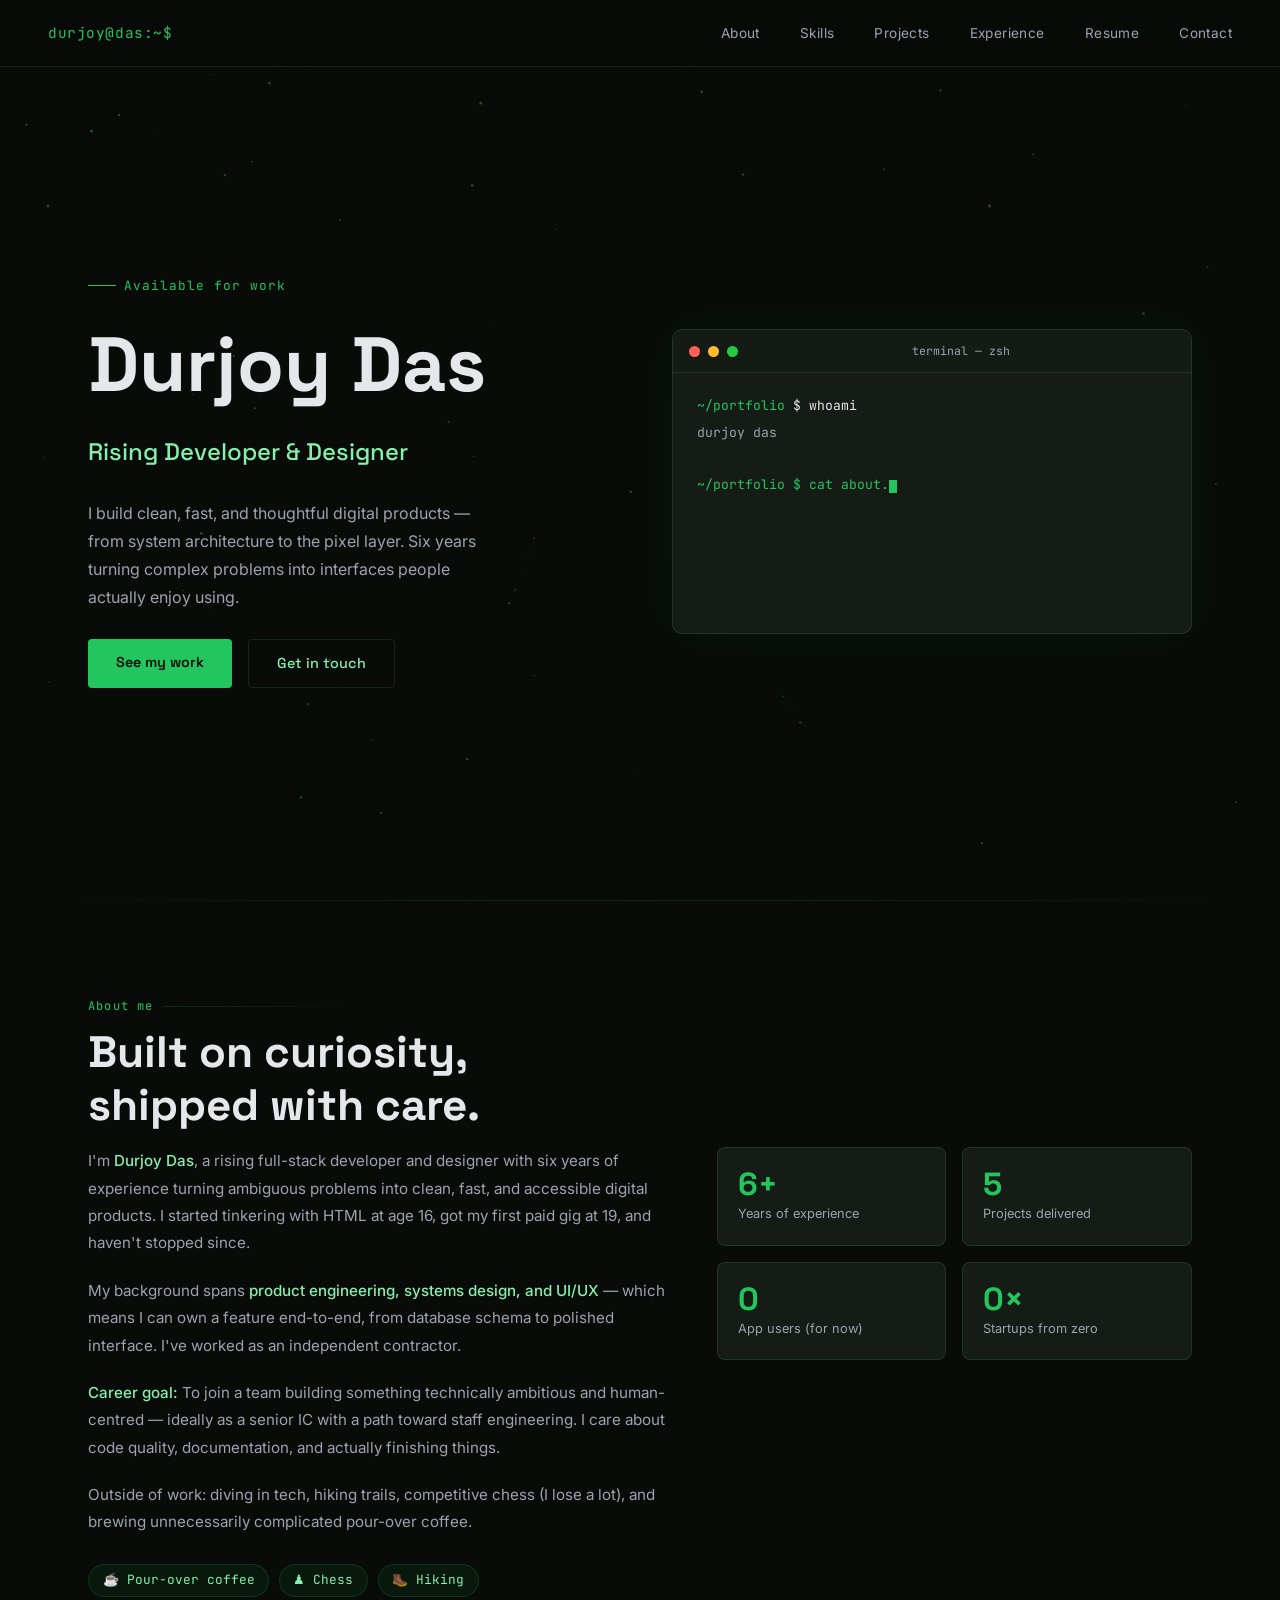
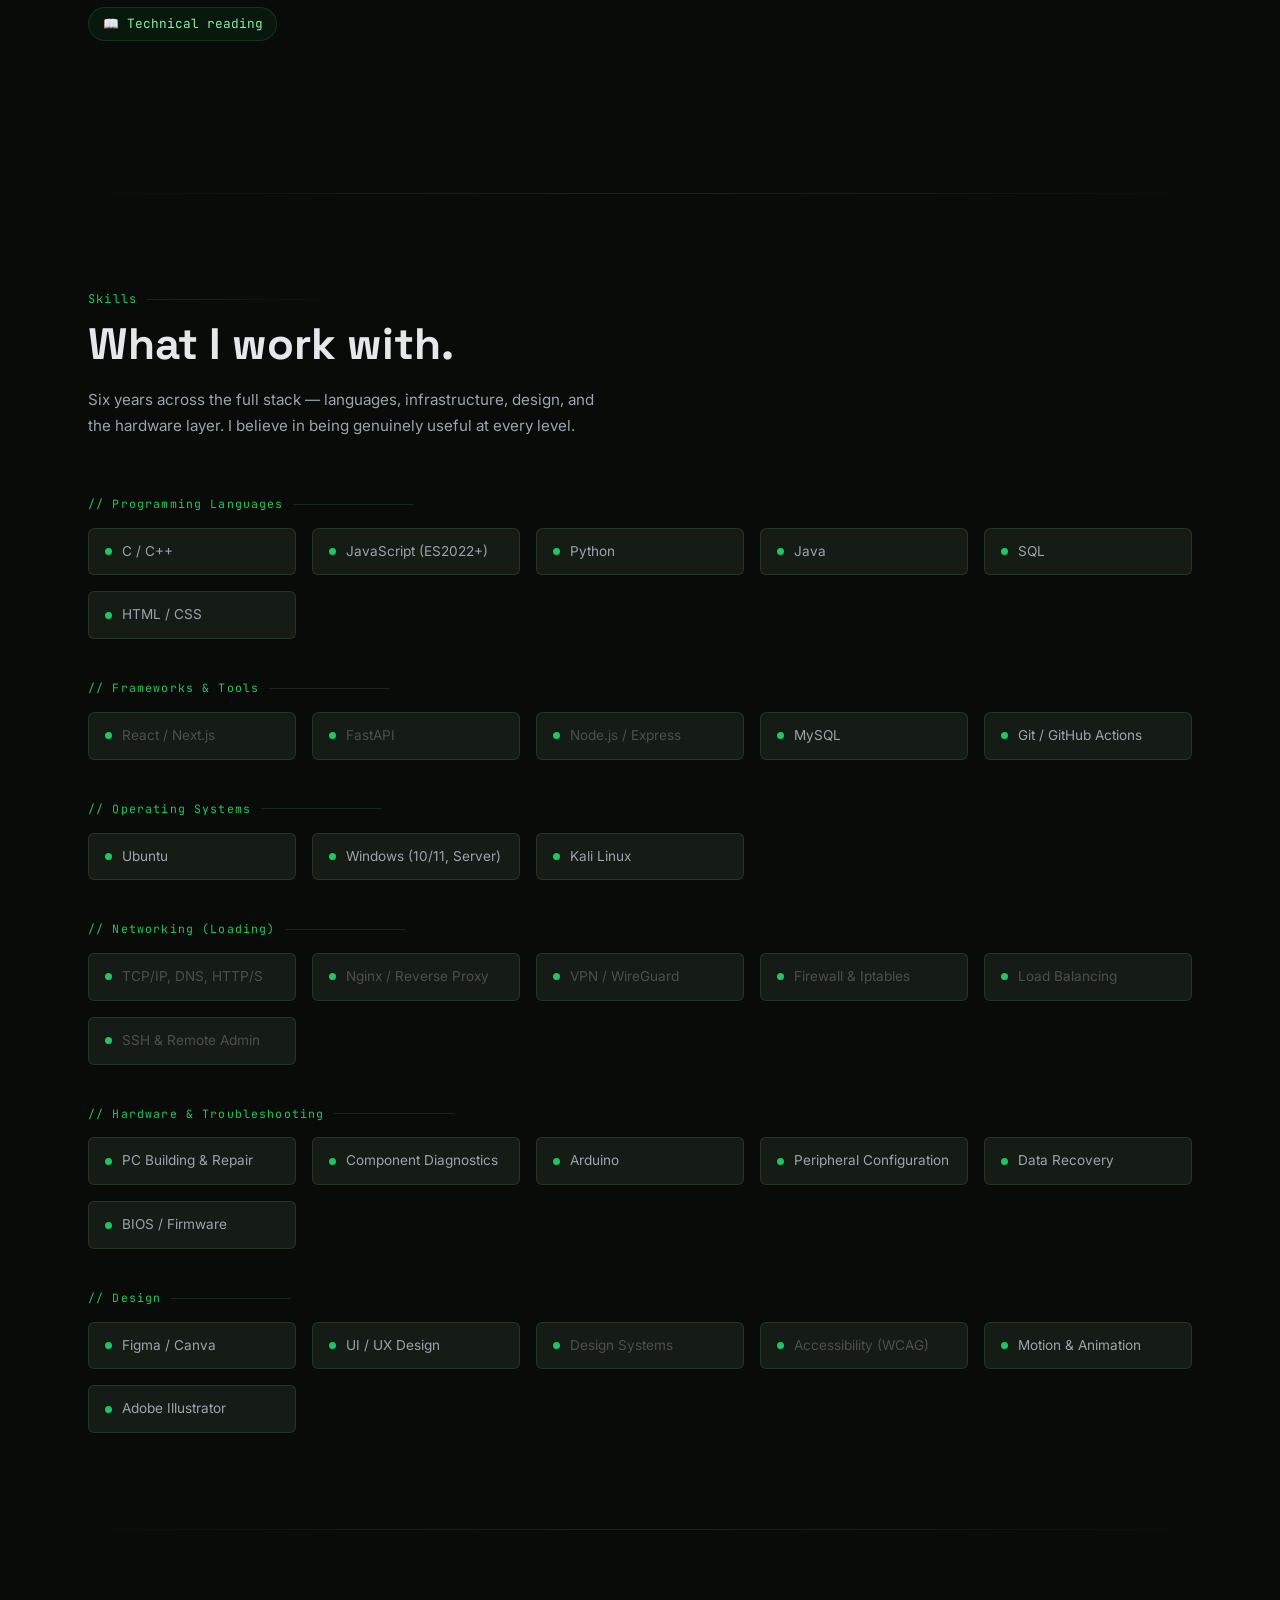
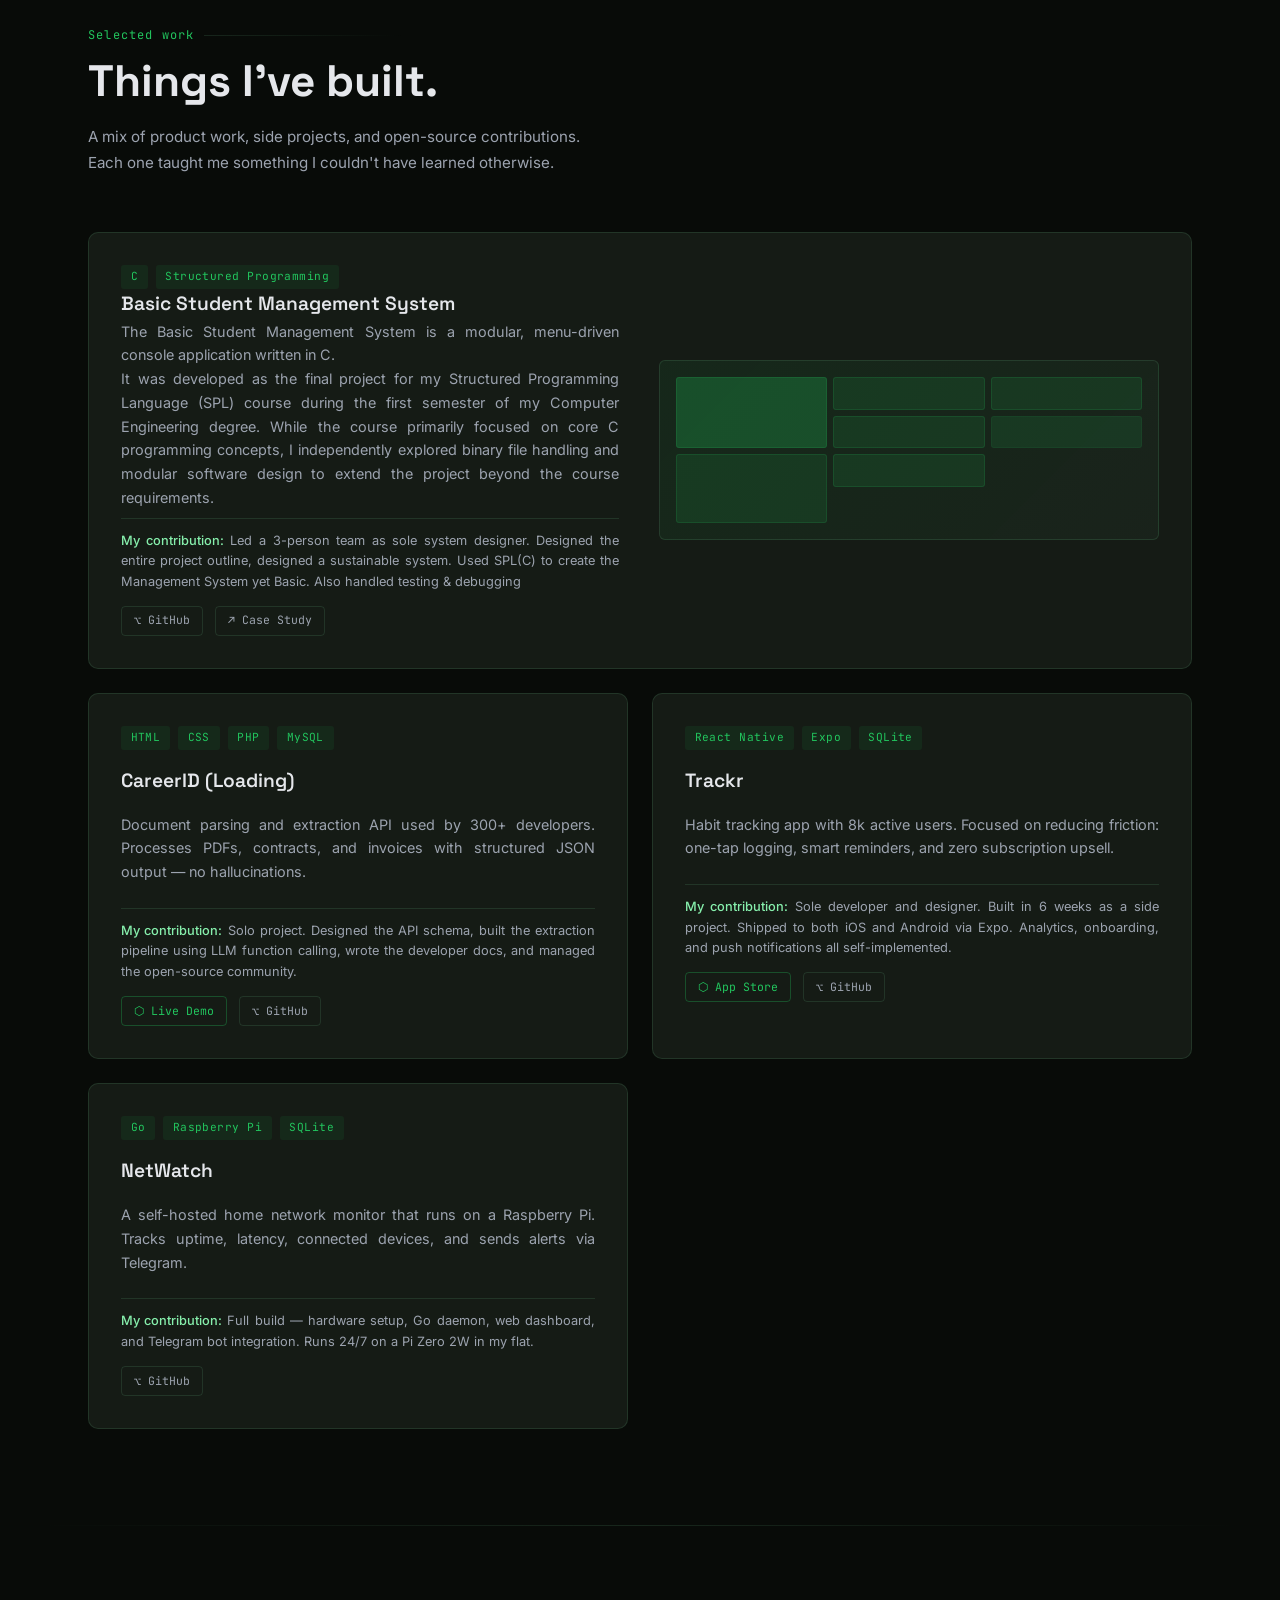
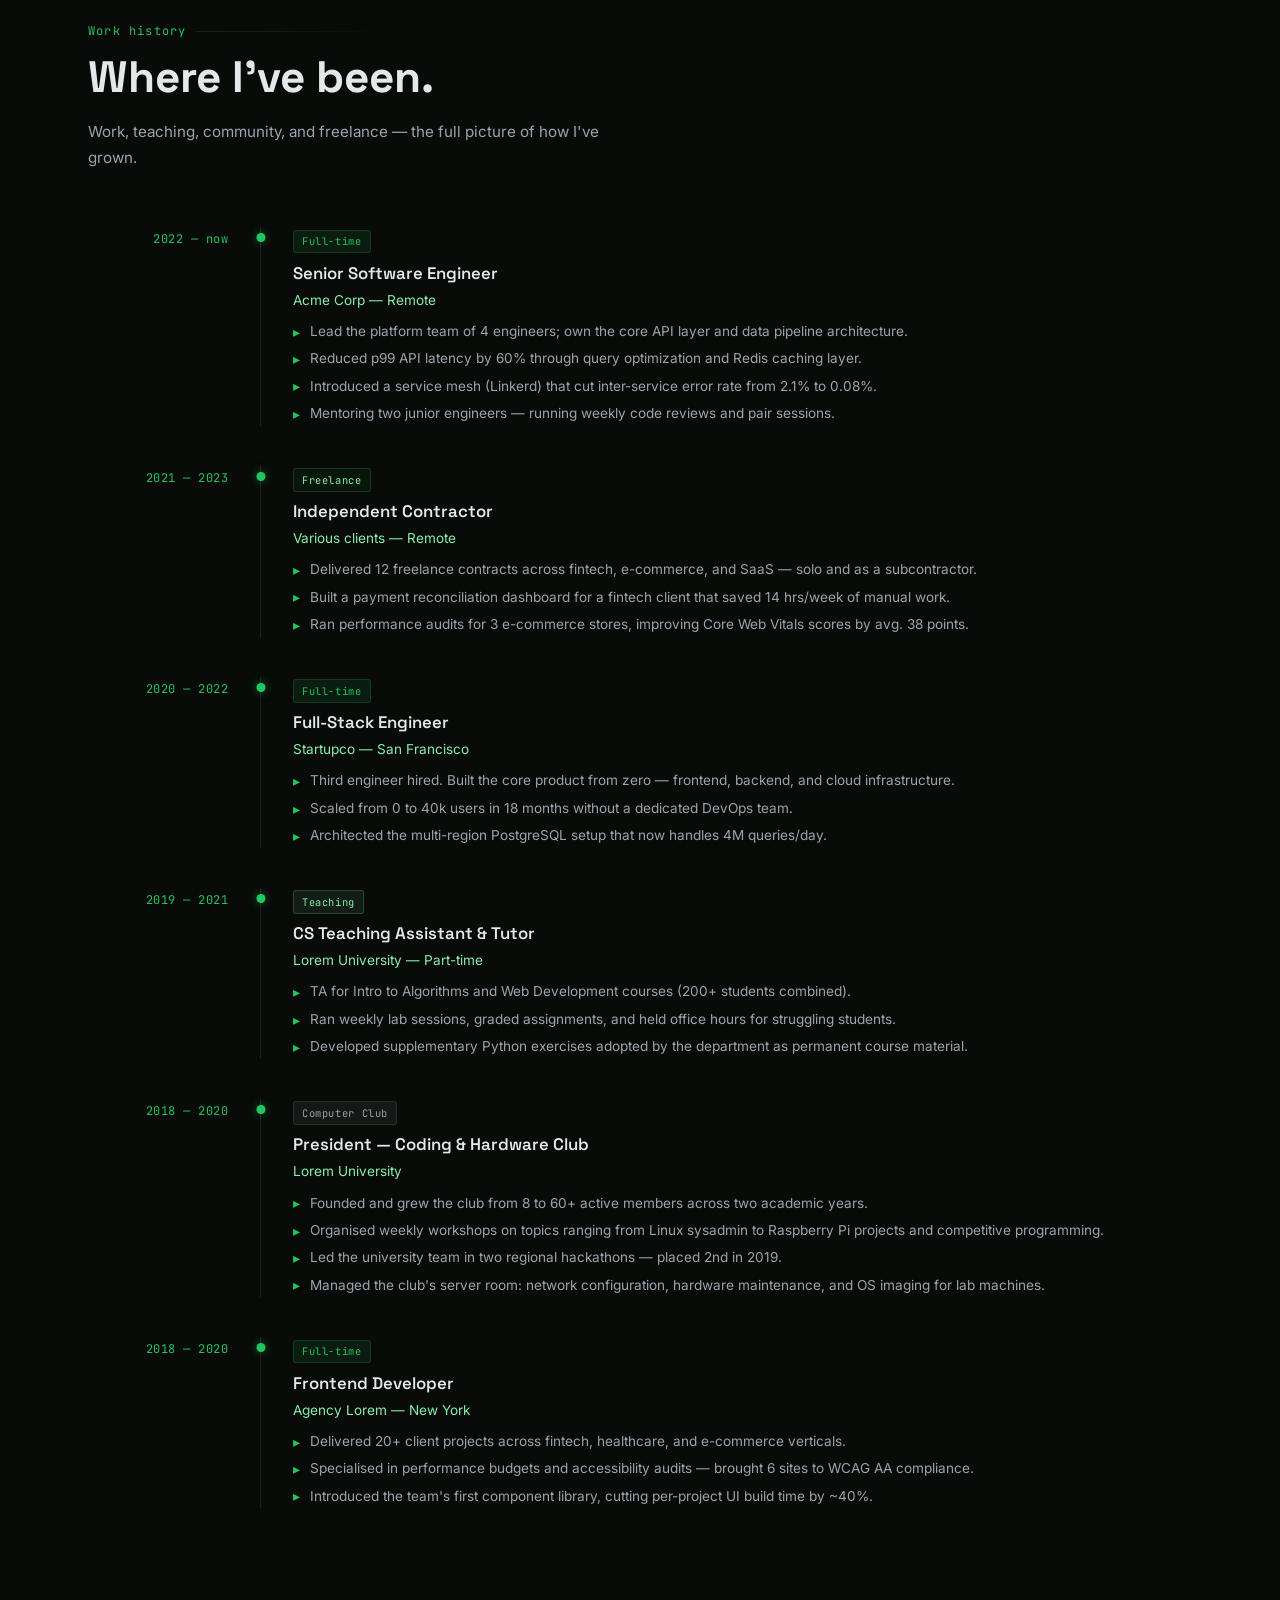
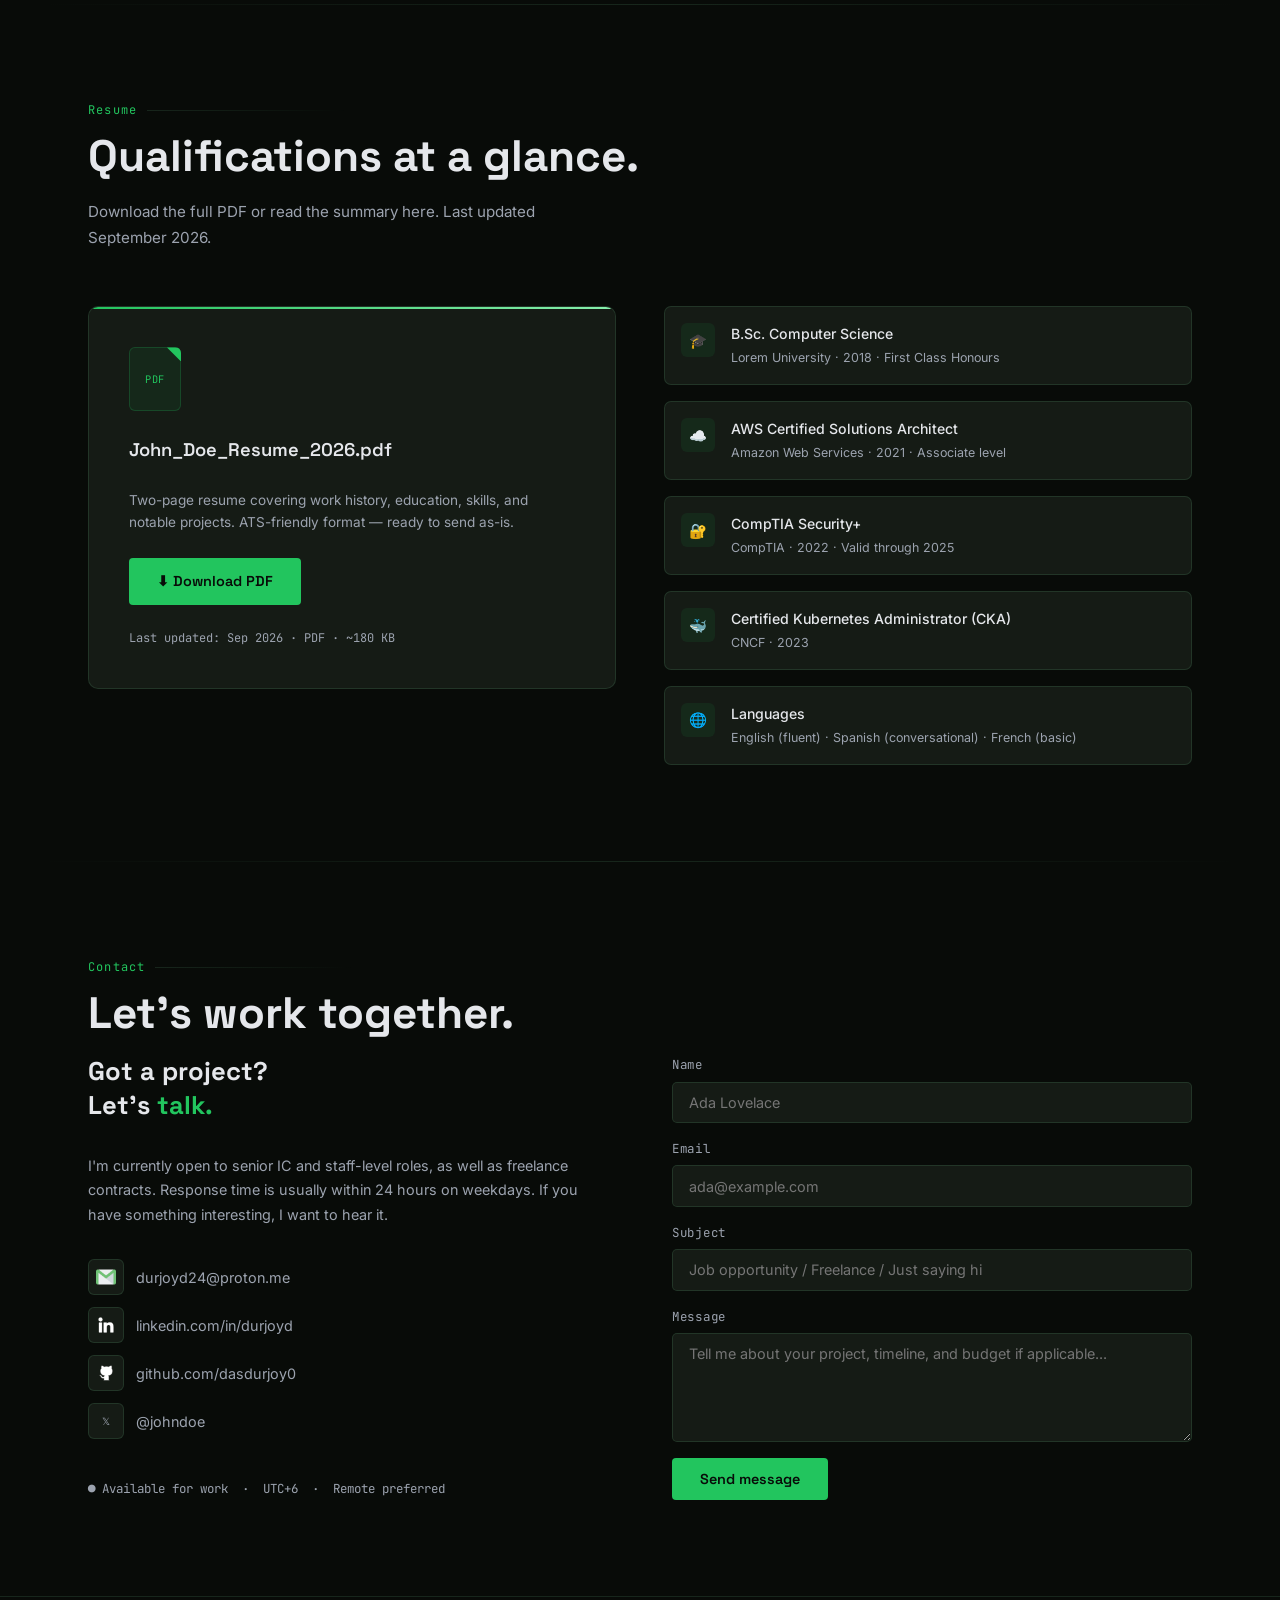
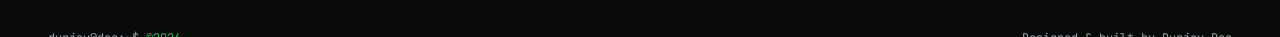
==== commit b56d3cb8: "Updated project and made error handaling" ====
--- a/index.html
+++ b/index.html
@@ -194,19 +194,16 @@
     <div class="project-card featured reveal">
       <div class="project-info">
         <div class="project-tags">
-          <span class="tag">Next.js</span>
-          <span class="tag">PostgreSQL</span>
-          <span class="tag">Stripe</span>
-          <span class="tag">Redis</span>
-        </div>
-        <div class="project-title">Meridian — SaaS Analytics</div>
-        <p class="project-desc">A multi-tenant analytics platform handling 50M+ events per day. Built real-time dashboards, a custom query engine, and a billing system that actually makes sense. Acquired by LoremCo in 2023.</p>
+          <span class="tag">C</span>
+          <span class="tag">Structured Programming</span>
+        </div>
+        <div class="project-title">Basic Student Management System</div>
+        <p class="project-desc">The Basic Student Management System is a modular, menu-driven console application written in C.<br>It was developed as the final project for my Structured Programming Language (SPL) course during the first semester of my Computer Engineering degree. While the course primarily focused on core C programming concepts, I independently explored binary file handling and modular software design to extend the project beyond the course requirements.</p>
         <div class="project-meta">
-          <p class="project-contribution"><strong>My contribution:</strong> Led a 3-person team as the sole backend engineer. Designed the event ingestion pipeline, built the multi-tenant data model, integrated Stripe billing, and shipped the entire dashboard UI in Next.js. Also handled DevOps — zero-downtime deploys on AWS ECS.</p>
+          <p class="project-contribution"><strong>My contribution:</strong> Led a 3-person team as sole system designer. Designed the entire project outline, designed a sustainable system. Used SPL(C) to create the Management System yet Basic. Also handled testing & debugging</p>
           <div class="project-actions">
-            <a href="#" class="proj-btn live">⬡ Live Demo</a>
-            <a href="#" class="proj-btn">⌥ GitHub</a>
-            <a href="#" class="proj-btn">↗ Case Study</a>
+            <a href="https://github.com/dasdurjoy0/Basic-Student-Management-System.git" class="proj-btn">⌥ GitHub</a>
+            <a href="https://github.com/dasdurjoy0/Basic-Student-Management-System/blob/main/README.md" class="proj-btn">↗ Case Study</a>
           </div>
         </div>
       </div>
@@ -226,18 +223,18 @@
     <!-- Docflow -->
     <div class="project-card reveal">
       <div class="project-tags">
-        <span class="tag">Python</span>
-        <span class="tag">FastAPI</span>
-        <span class="tag">OpenAI</span>
-        <span class="tag">Docker</span>
-      </div>
-      <div class="project-title">Docflow</div>
+        <span class="tag">HTML</span>
+        <span class="tag">CSS</span>
+        <span class="tag">PHP</span>
+        <span class="tag">MySQL</span>
+      </div>
+      <div class="project-title">CareerID (Loading)</div>
       <p class="project-desc">Document parsing and extraction API used by 300+ developers. Processes PDFs, contracts, and invoices with structured JSON output — no hallucinations.</p>
       <div class="project-meta">
         <p class="project-contribution"><strong>My contribution:</strong> Solo project. Designed the API schema, built the extraction pipeline using LLM function calling, wrote the developer docs, and managed the open-source community.</p>
         <div class="project-actions">
           <a href="#" class="proj-btn live">⬡ Live Demo</a>
-          <a href="#" class="proj-btn">⌥ GitHub</a>
+          <a href="https://github.com/dasdurjoy0/CareerID" class="proj-btn">⌥ GitHub</a>
         </div>
       </div>
     </div>
--- a/style.css
+++ b/style.css
@@ -320,7 +320,7 @@
     font-size: 1.2rem; font-weight: 600;
     color: var(--text);
   }
-  .project-desc { font-size: 0.9rem; color: var(--text-dim); line-height: 1.65; }
+  .project-desc { font-size: 0.9rem; color: var(--text-dim); line-height: 1.65; text-align: justify; }
   .project-link {
     font-size: 0.82rem; color: var(--green);
     text-decoration: none;
@@ -519,7 +519,7 @@
   }
   .project-contribution {
     font-size: 0.8rem; color: var(--text-dim); line-height: 1.6;
-  }
+   text-align: justify;}
   .project-contribution strong { color: var(--green-soft); font-weight: 500; }
   .project-actions { display: flex; gap: 0.75rem; flex-wrap: wrap; margin-top: 0.25rem; }
   .proj-btn {
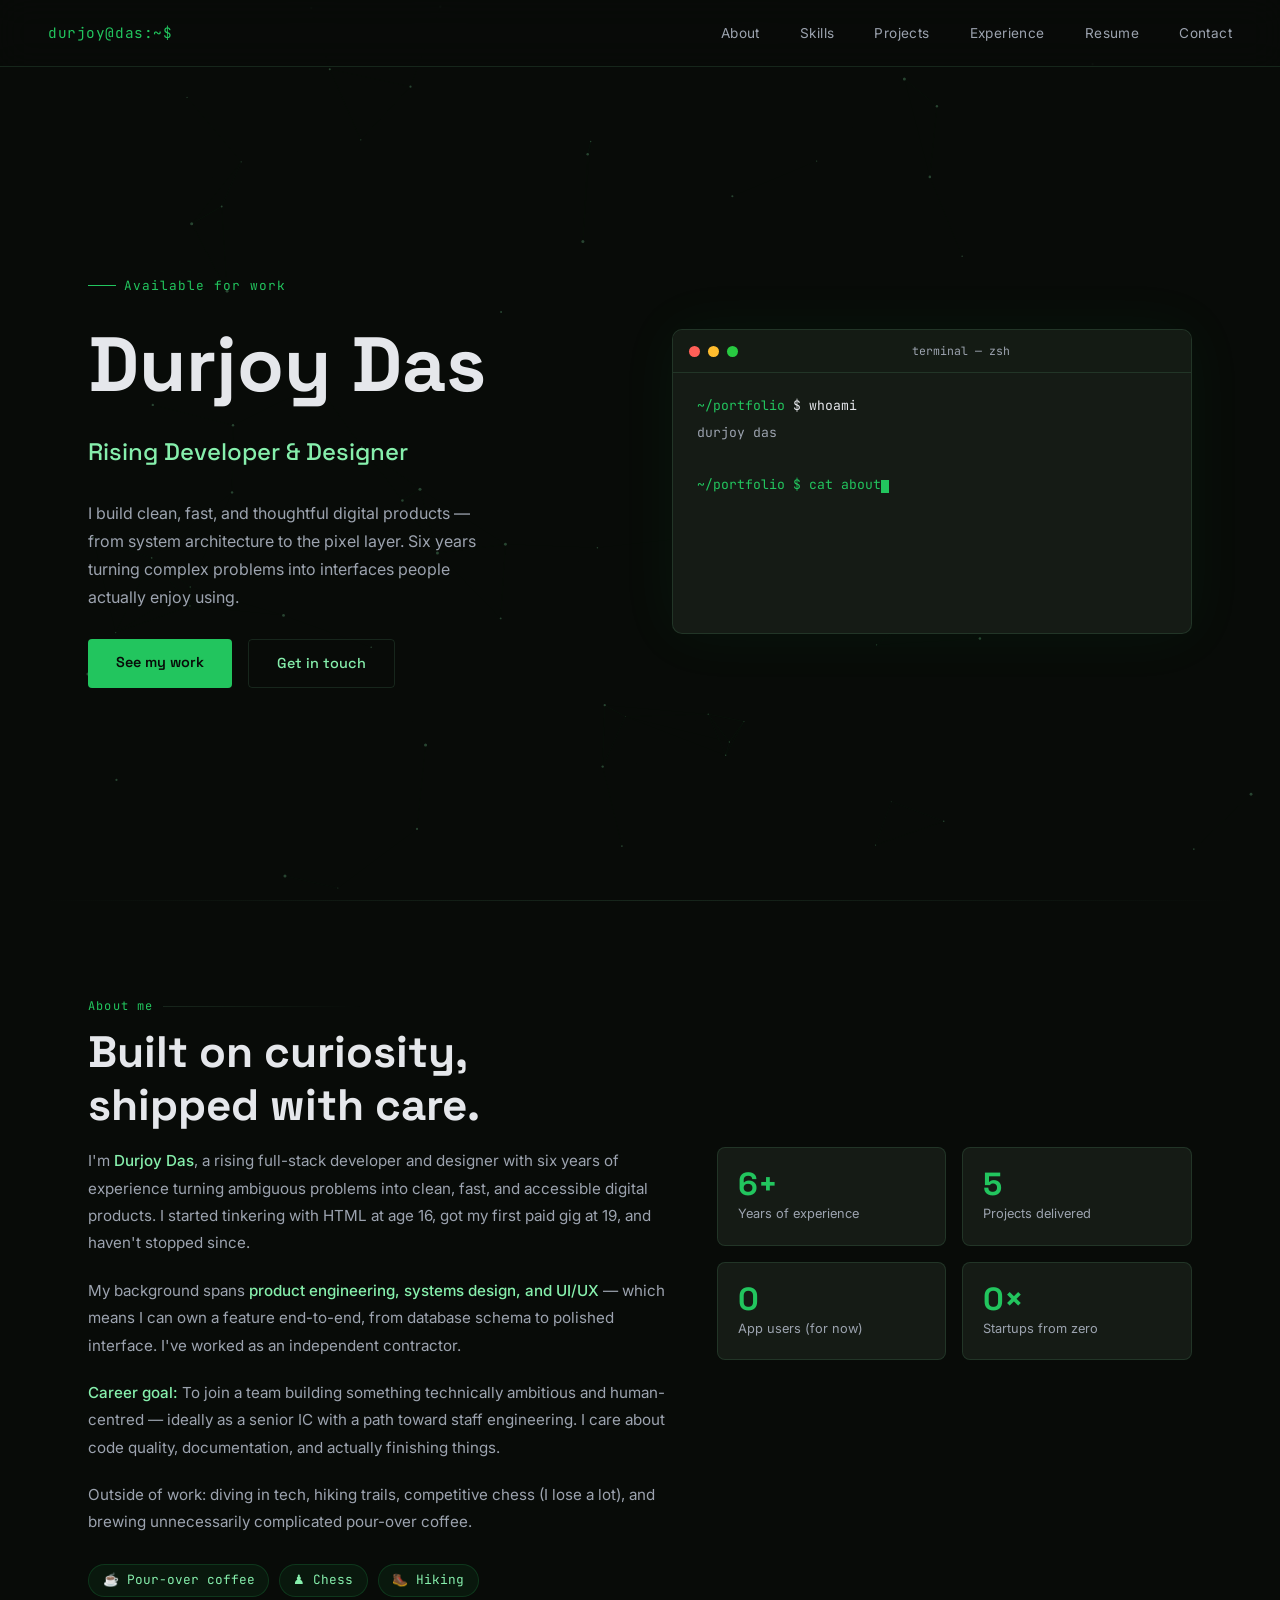
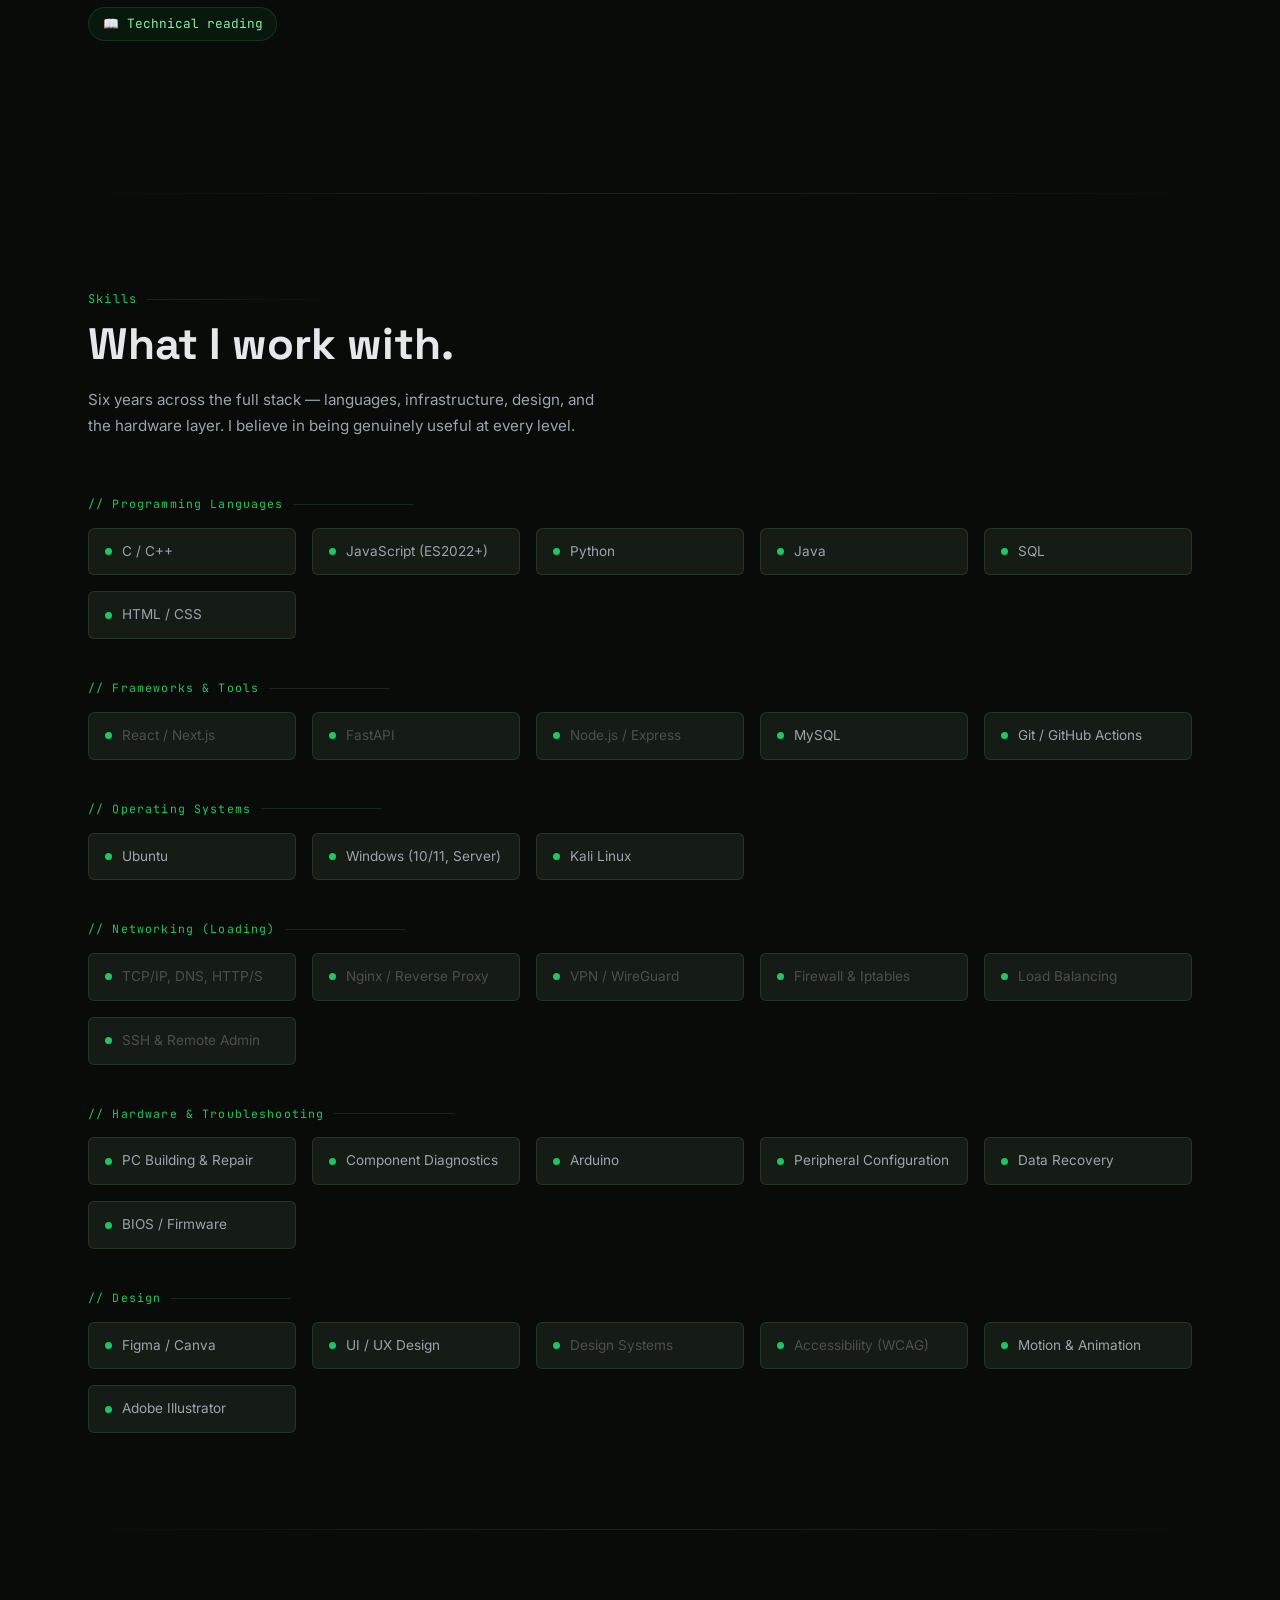
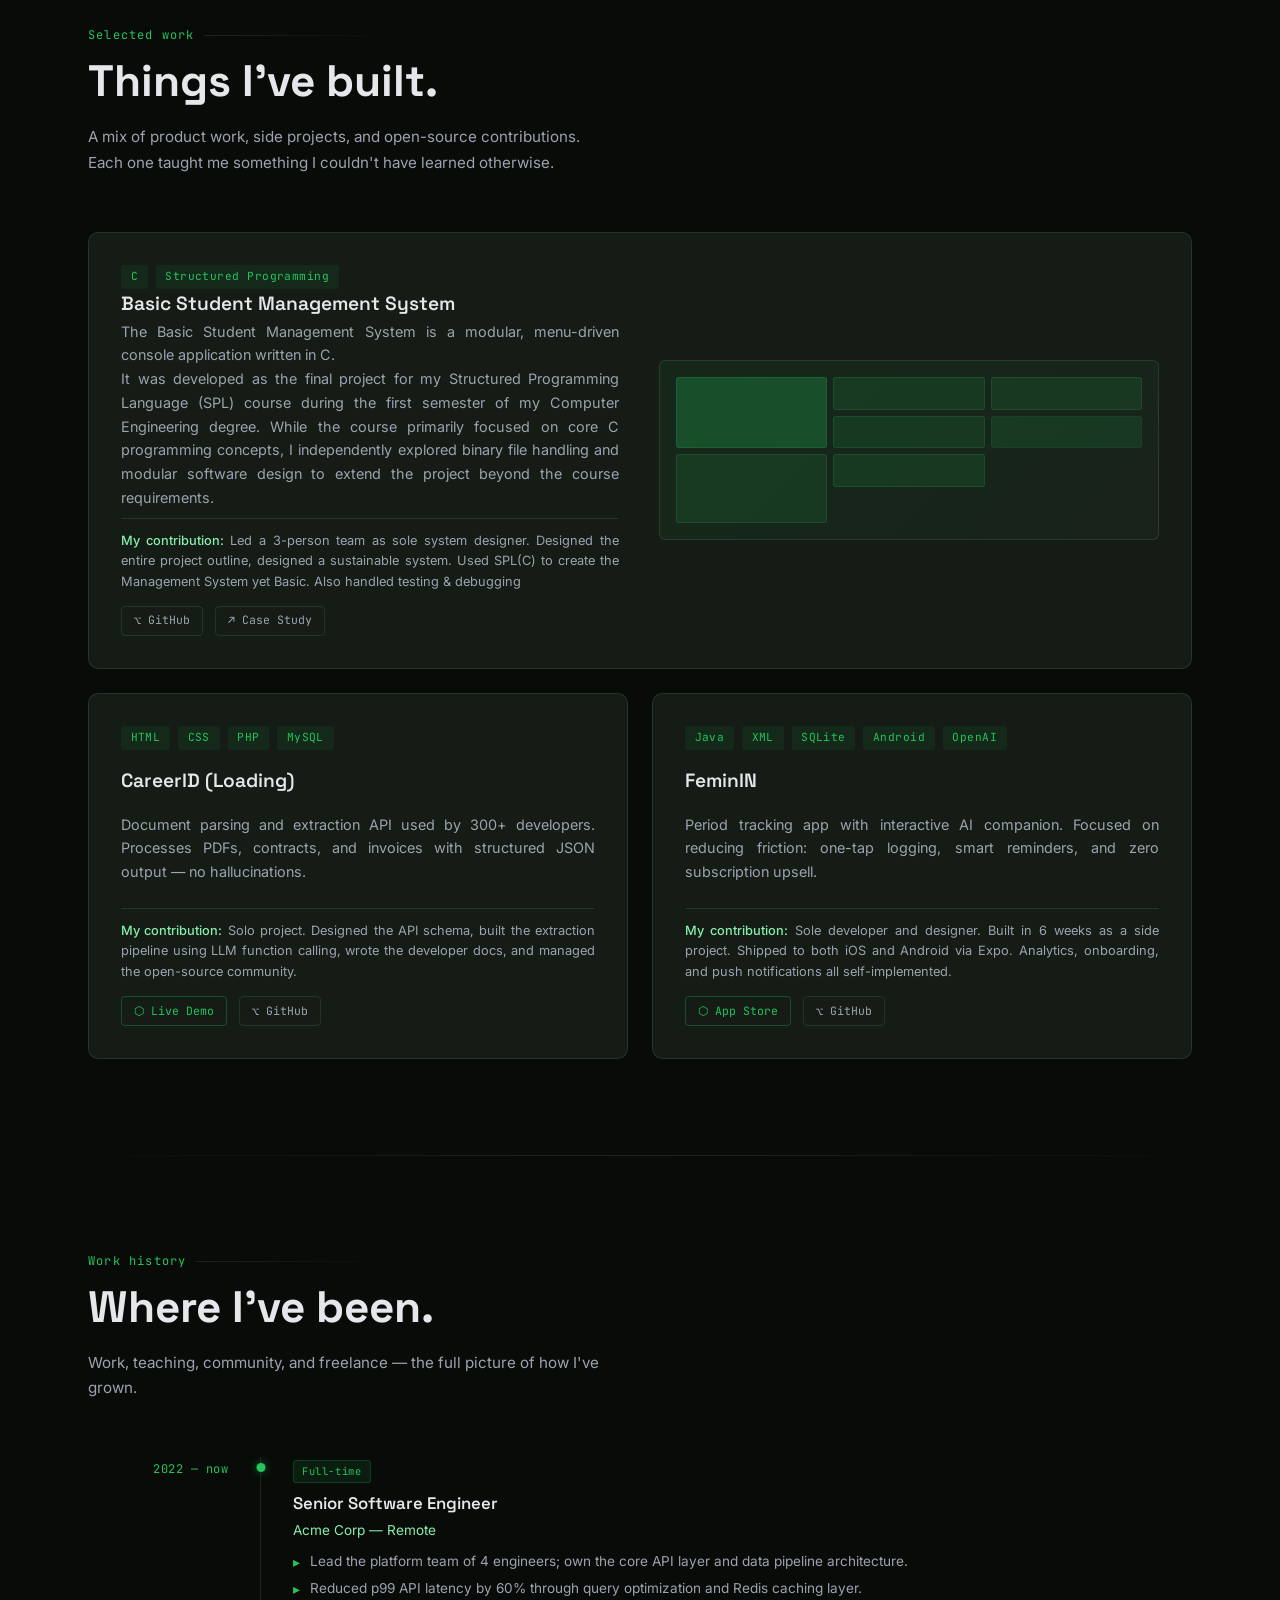
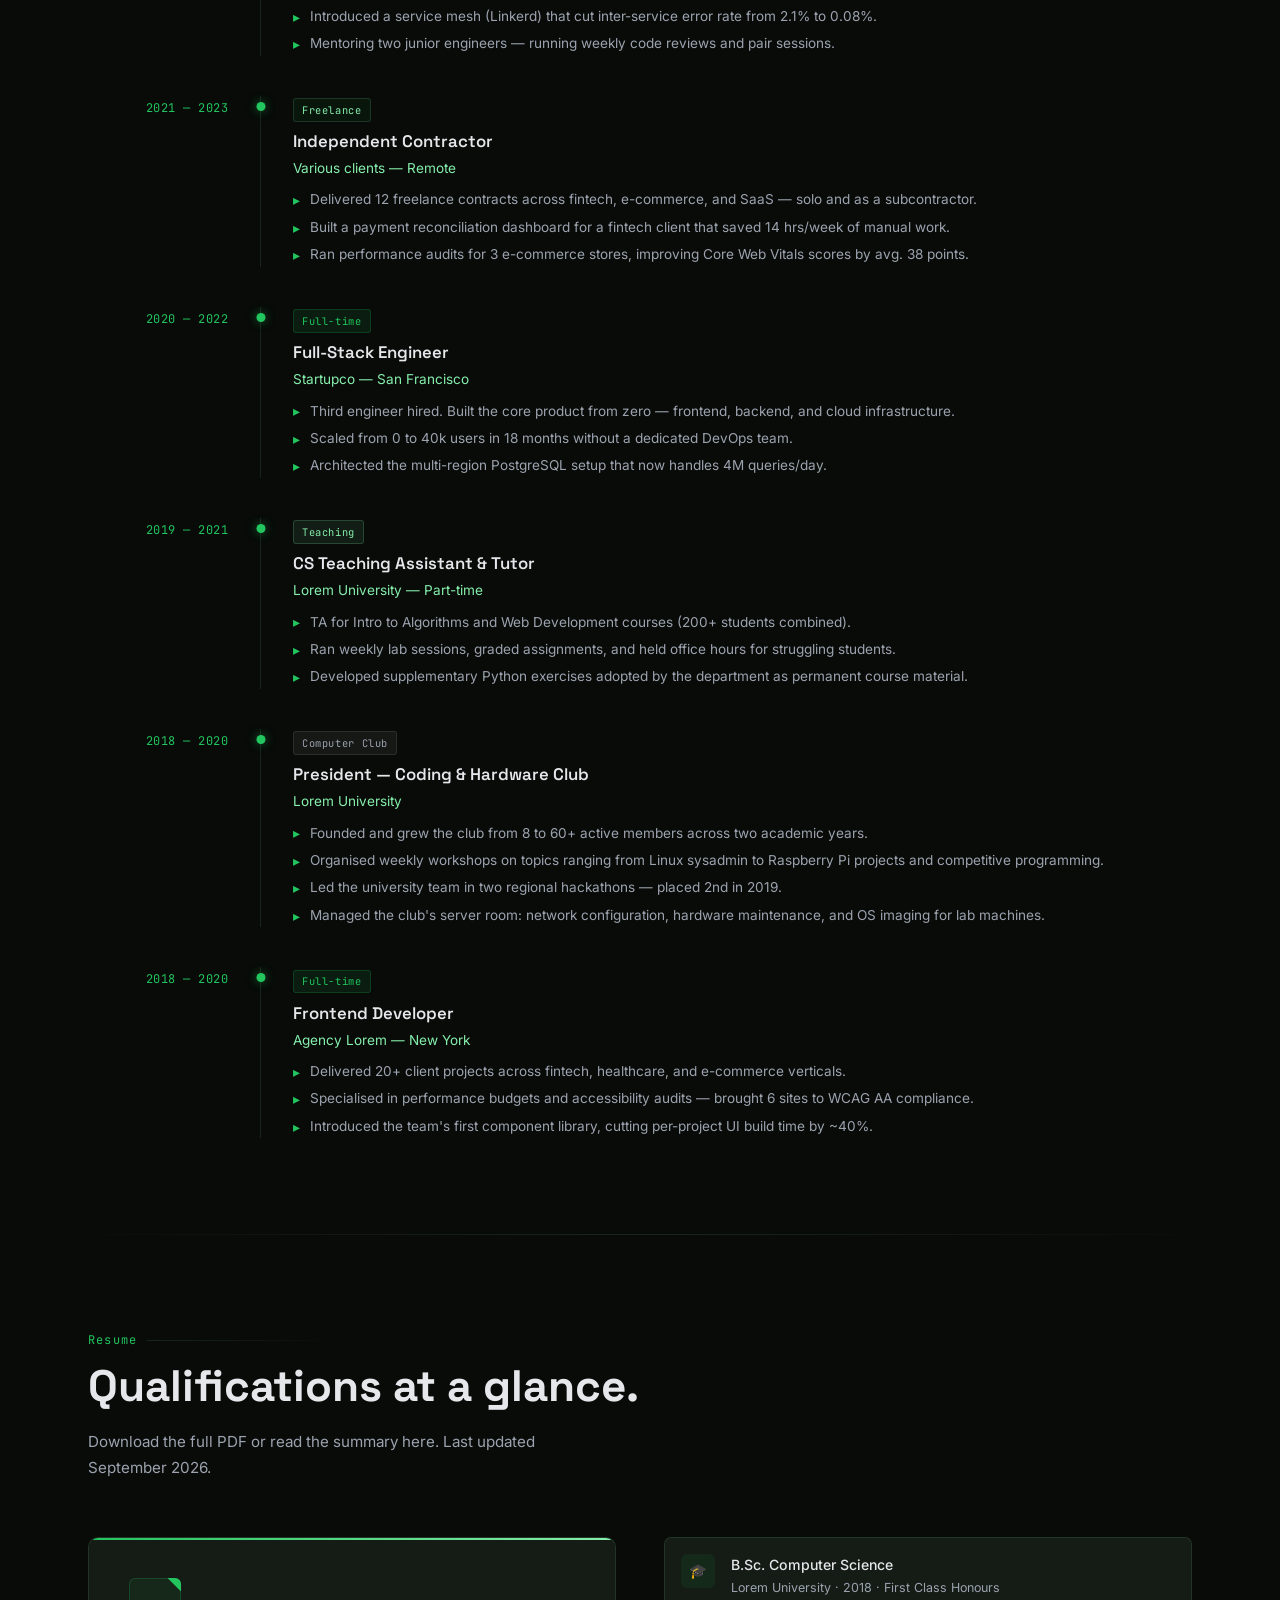
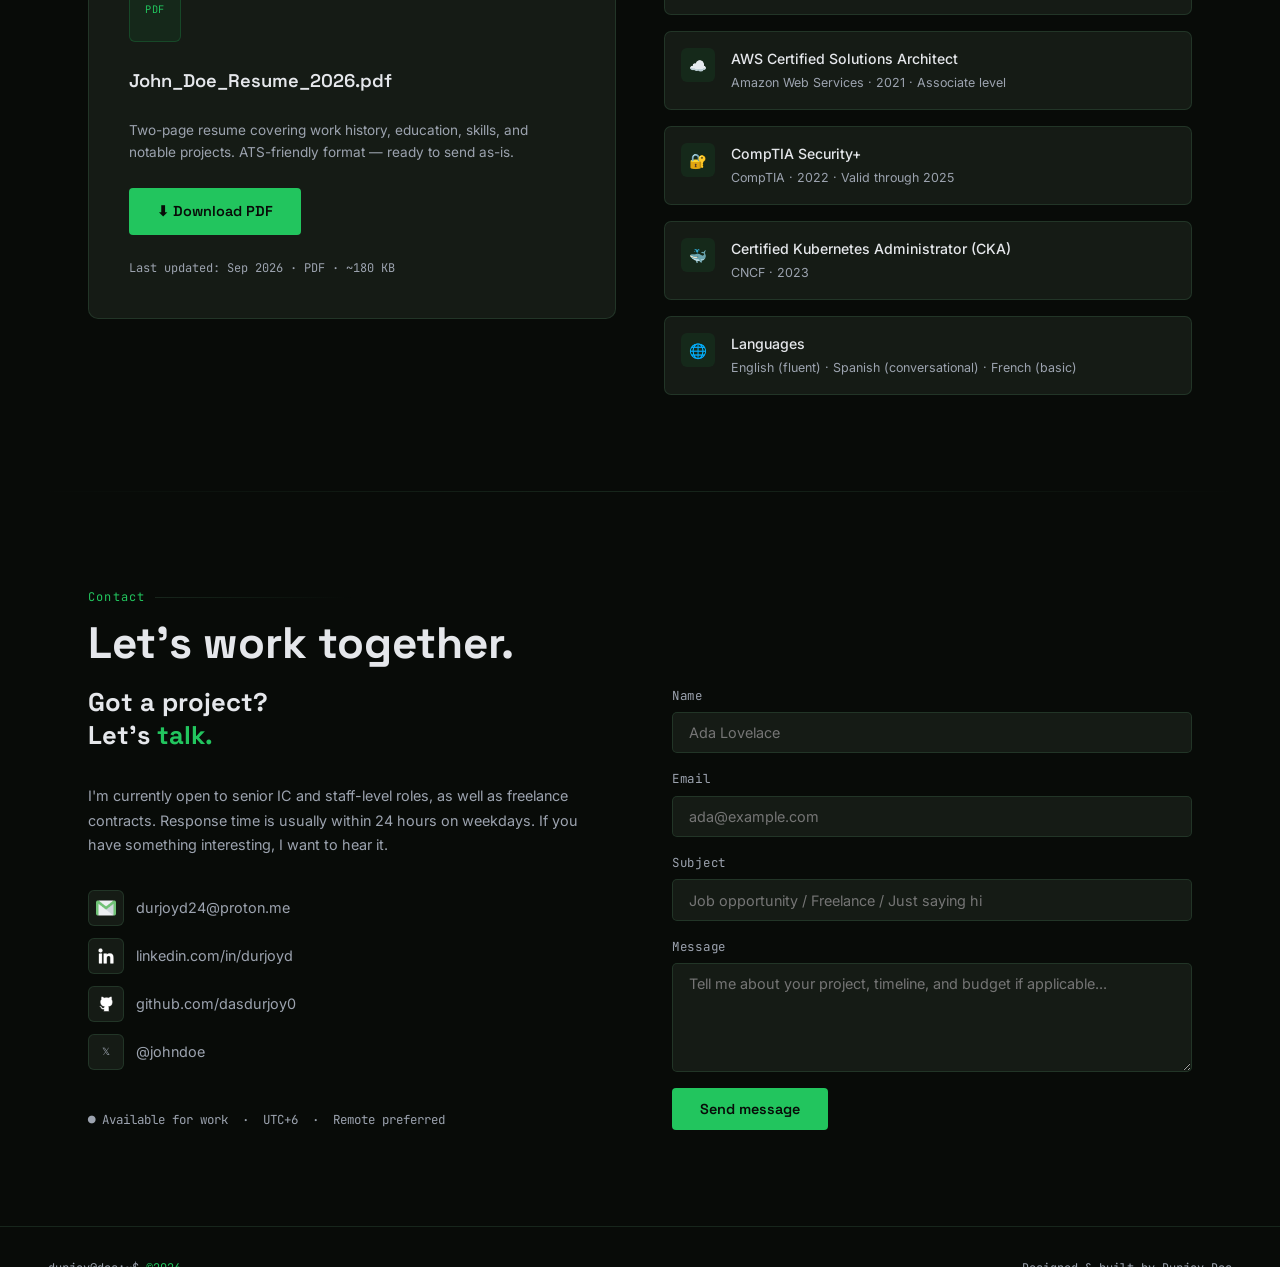
==== commit 803ef9d8: "Updated the error page and linked to index page" ====
--- a/index.html
+++ b/index.html
@@ -220,7 +220,7 @@
       </div>
     </div>
 
-    <!-- Docflow -->
+    <!-- CareerID -->
     <div class="project-card reveal">
       <div class="project-tags">
         <span class="tag">HTML</span>
@@ -233,31 +233,33 @@
       <div class="project-meta">
         <p class="project-contribution"><strong>My contribution:</strong> Solo project. Designed the API schema, built the extraction pipeline using LLM function calling, wrote the developer docs, and managed the open-source community.</p>
         <div class="project-actions">
-          <a href="#" class="proj-btn live">⬡ Live Demo</a>
+          <a href="error.html" class="proj-btn live">⬡ Live Demo</a>
           <a href="https://github.com/dasdurjoy0/CareerID" class="proj-btn">⌥ GitHub</a>
         </div>
       </div>
     </div>
 
-    <!-- Trackr -->
+    <!-- FeminIN -->
     <div class="project-card reveal">
       <div class="project-tags">
-        <span class="tag">React Native</span>
-        <span class="tag">Expo</span>
+        <span class="tag">Java</span>
+        <span class="tag">XML</span>
         <span class="tag">SQLite</span>
-      </div>
-      <div class="project-title">Trackr</div>
-      <p class="project-desc">Habit tracking app with 8k active users. Focused on reducing friction: one-tap logging, smart reminders, and zero subscription upsell.</p>
+        <span class="tag">Android</span>
+        <span class="tag">OpenAI</span>
+      </div>
+      <div class="project-title">FeminIN</div>
+      <p class="project-desc">Period tracking app with interactive AI companion. Focused on reducing friction: one-tap logging, smart reminders, and zero subscription upsell.</p>
       <div class="project-meta">
         <p class="project-contribution"><strong>My contribution:</strong> Sole developer and designer. Built in 6 weeks as a side project. Shipped to both iOS and Android via Expo. Analytics, onboarding, and push notifications all self-implemented.</p>
         <div class="project-actions">
-          <a href="#" class="proj-btn live">⬡ App Store</a>
-          <a href="#" class="proj-btn">⌥ GitHub</a>
-        </div>
-      </div>
-    </div>
-
-    <!-- NetWatch -->
+          <a href="error.html" class="proj-btn live">⬡ App Store</a>
+          <a href="https://github.com/dasdurjoy0/FeminIN" class="proj-btn">⌥ GitHub</a>
+        </div>
+      </div>
+    </div>
+
+    <!-- //NetWatch  // This portion is fo the future project updates
     <div class="project-card reveal">
       <div class="project-tags">
         <span class="tag">Go</span>
@@ -272,7 +274,7 @@
           <a href="#" class="proj-btn">⌥ GitHub</a>
         </div>
       </div>
-    </div>
+    </div> -->
 
   </div>
 </section>
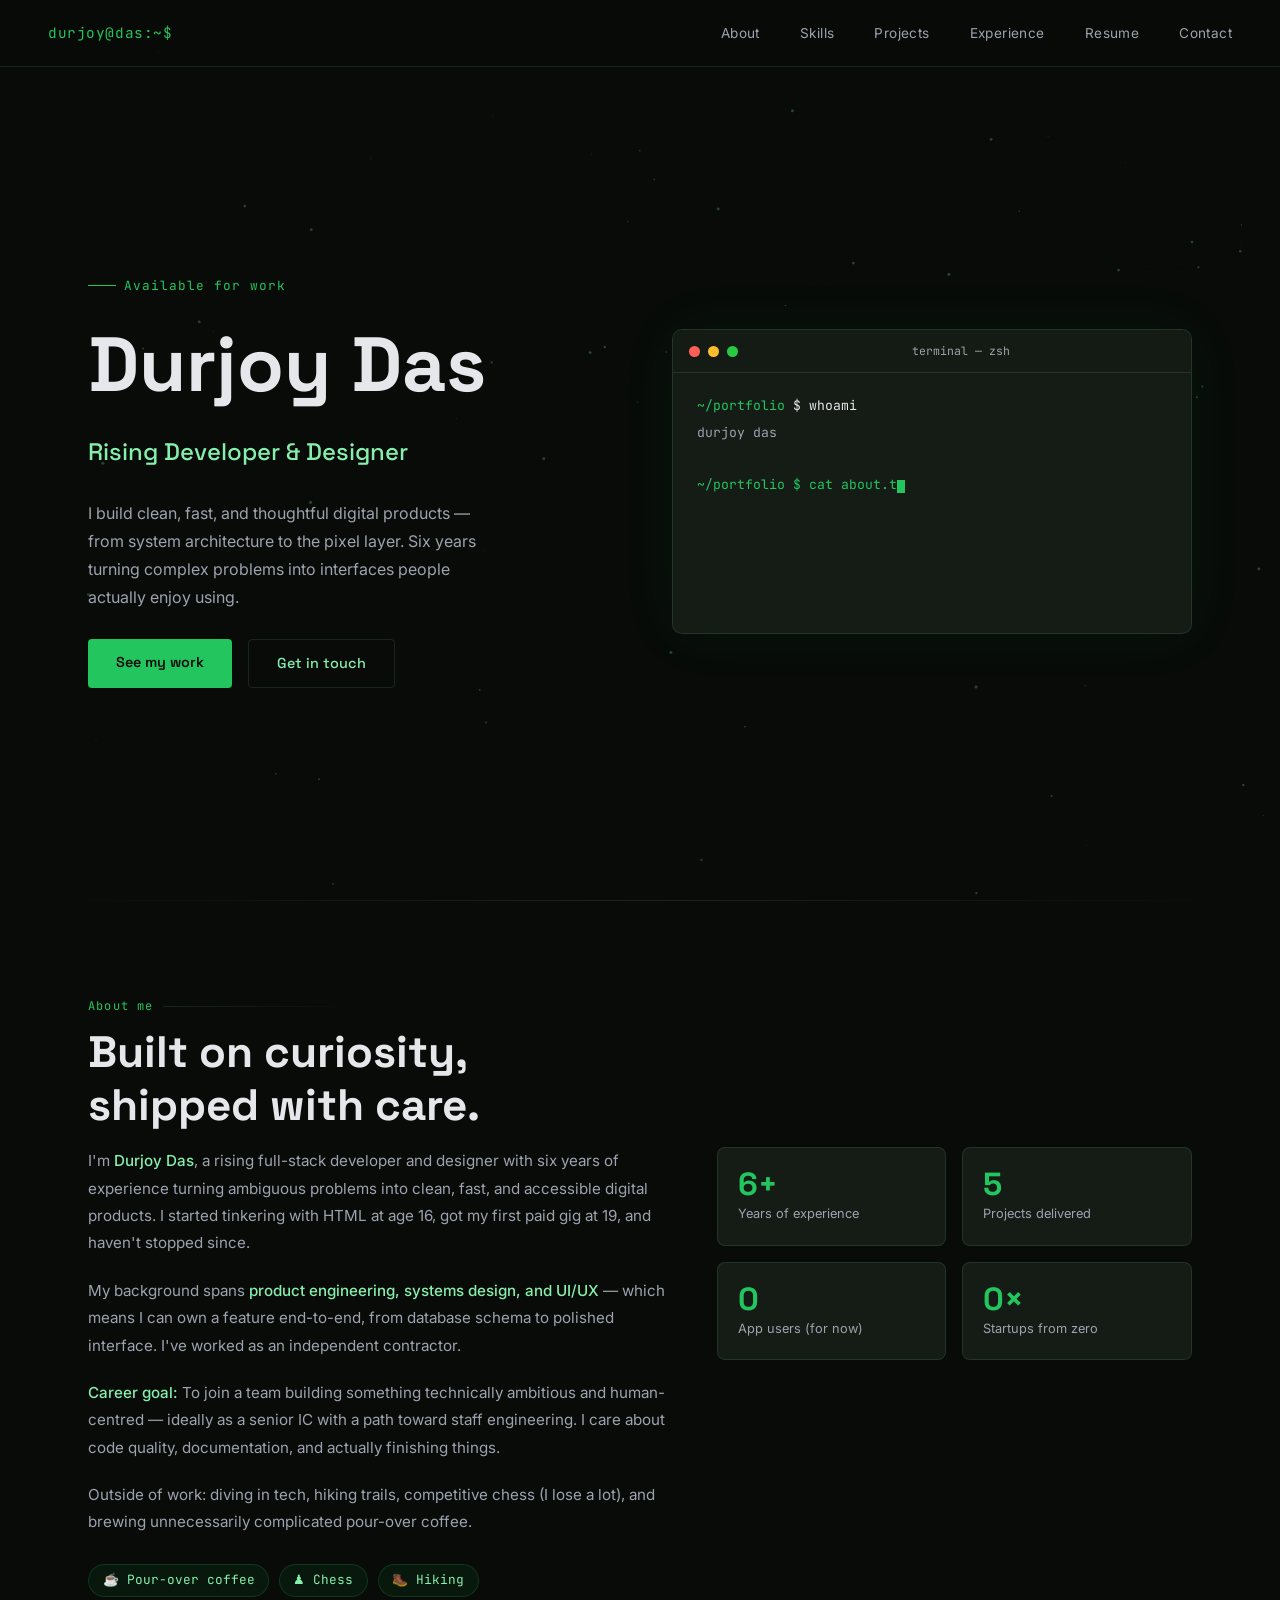
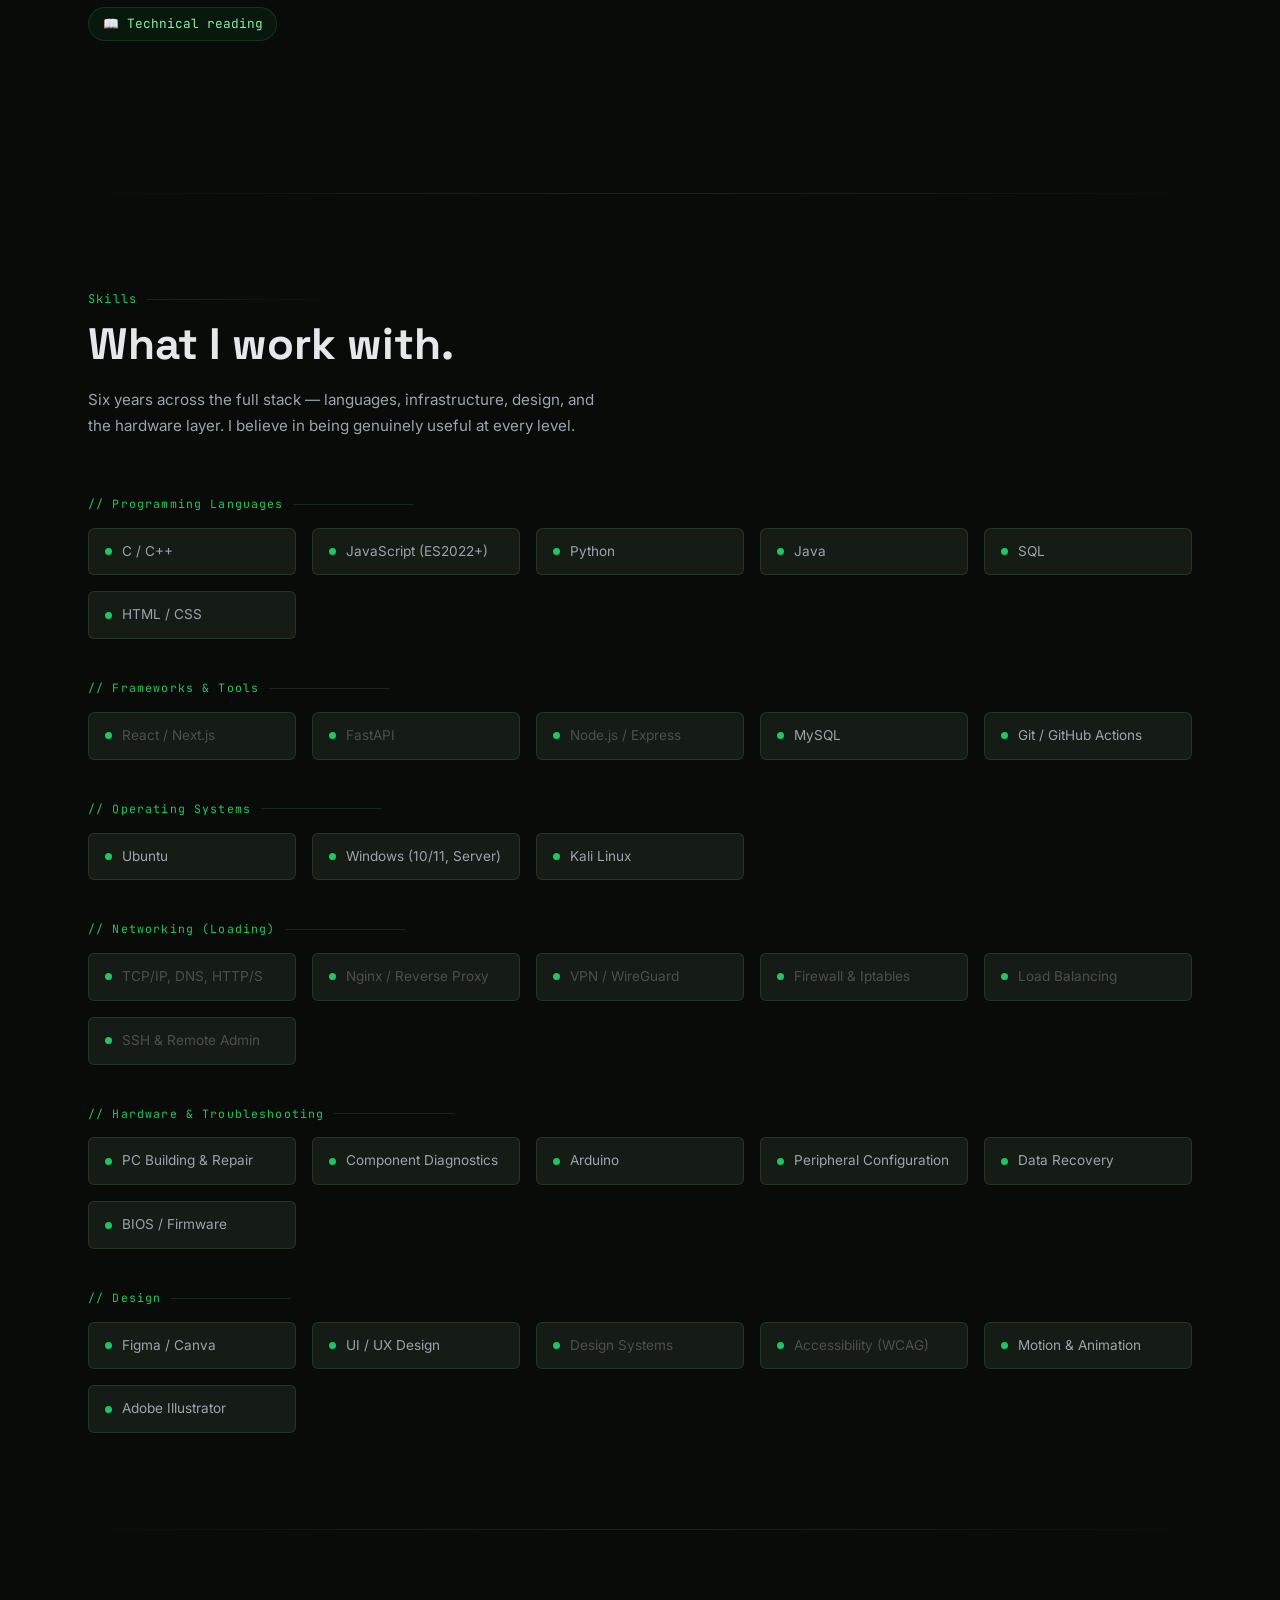
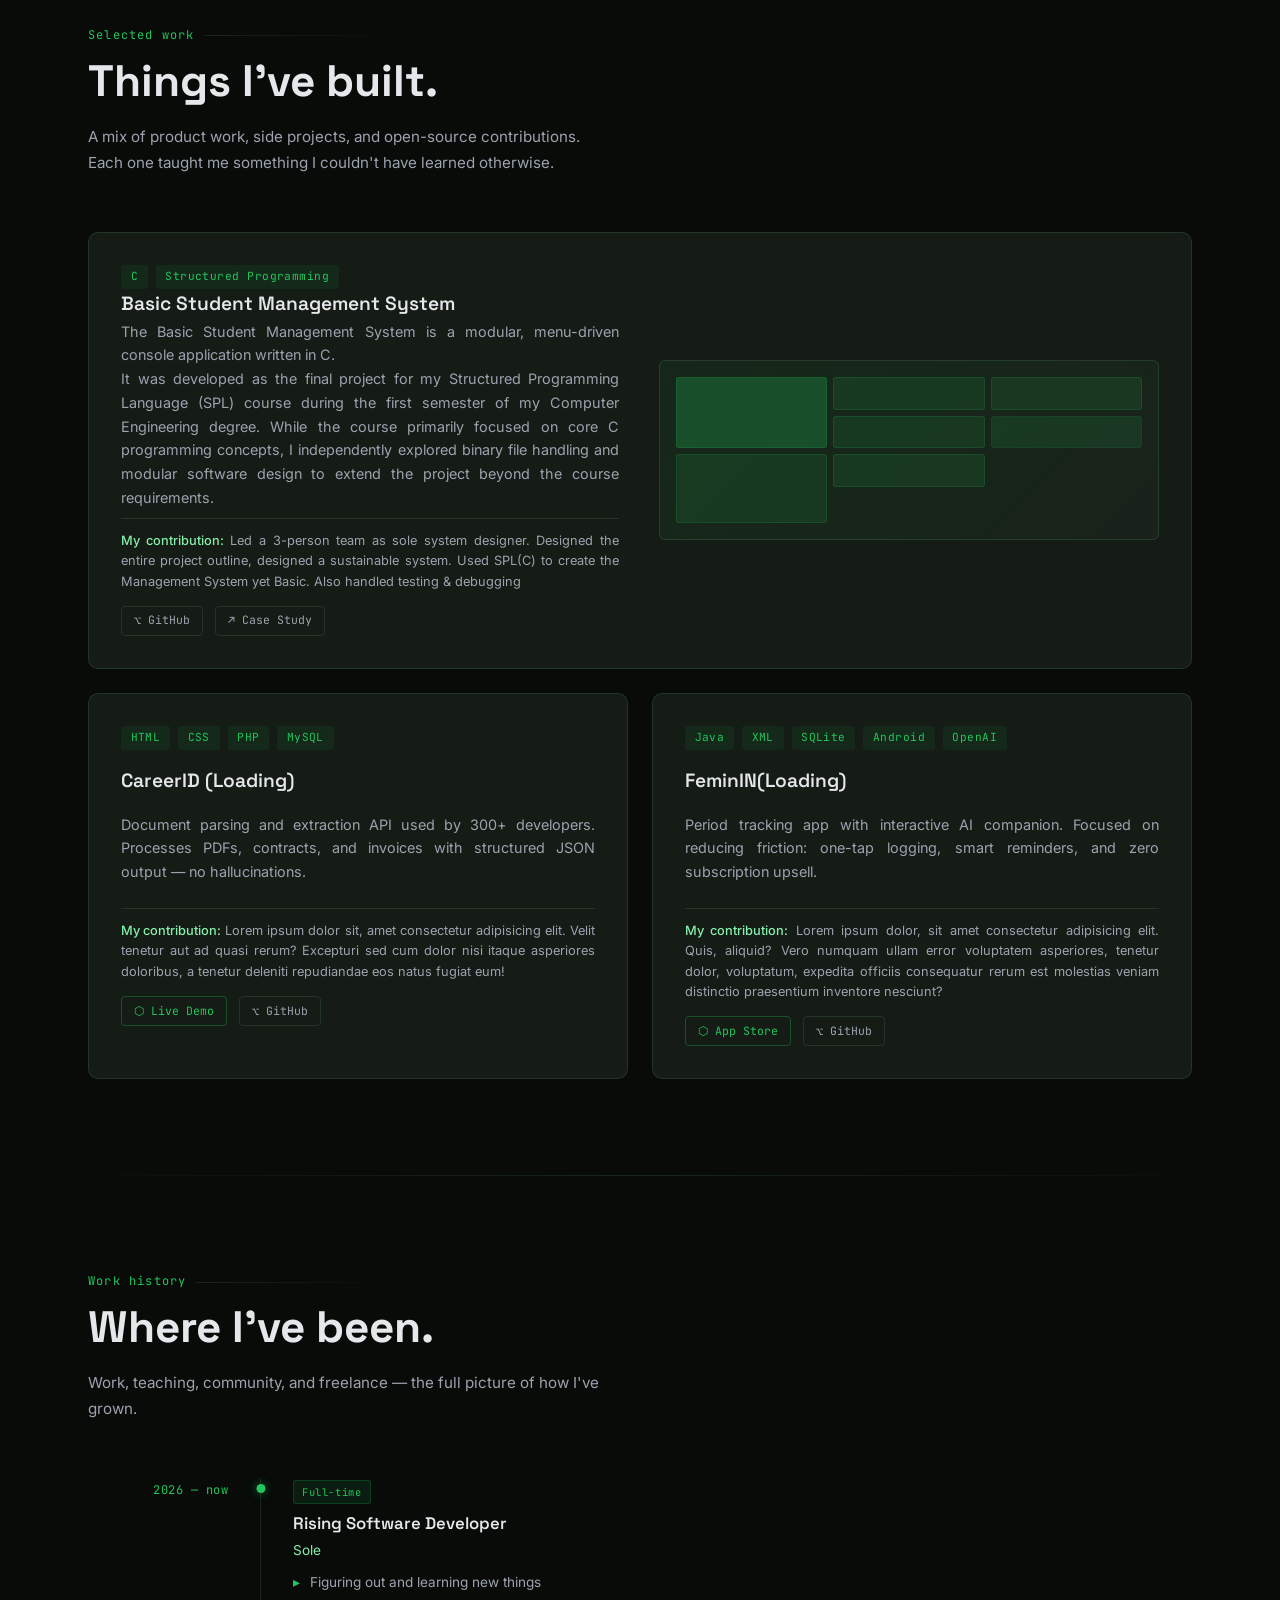
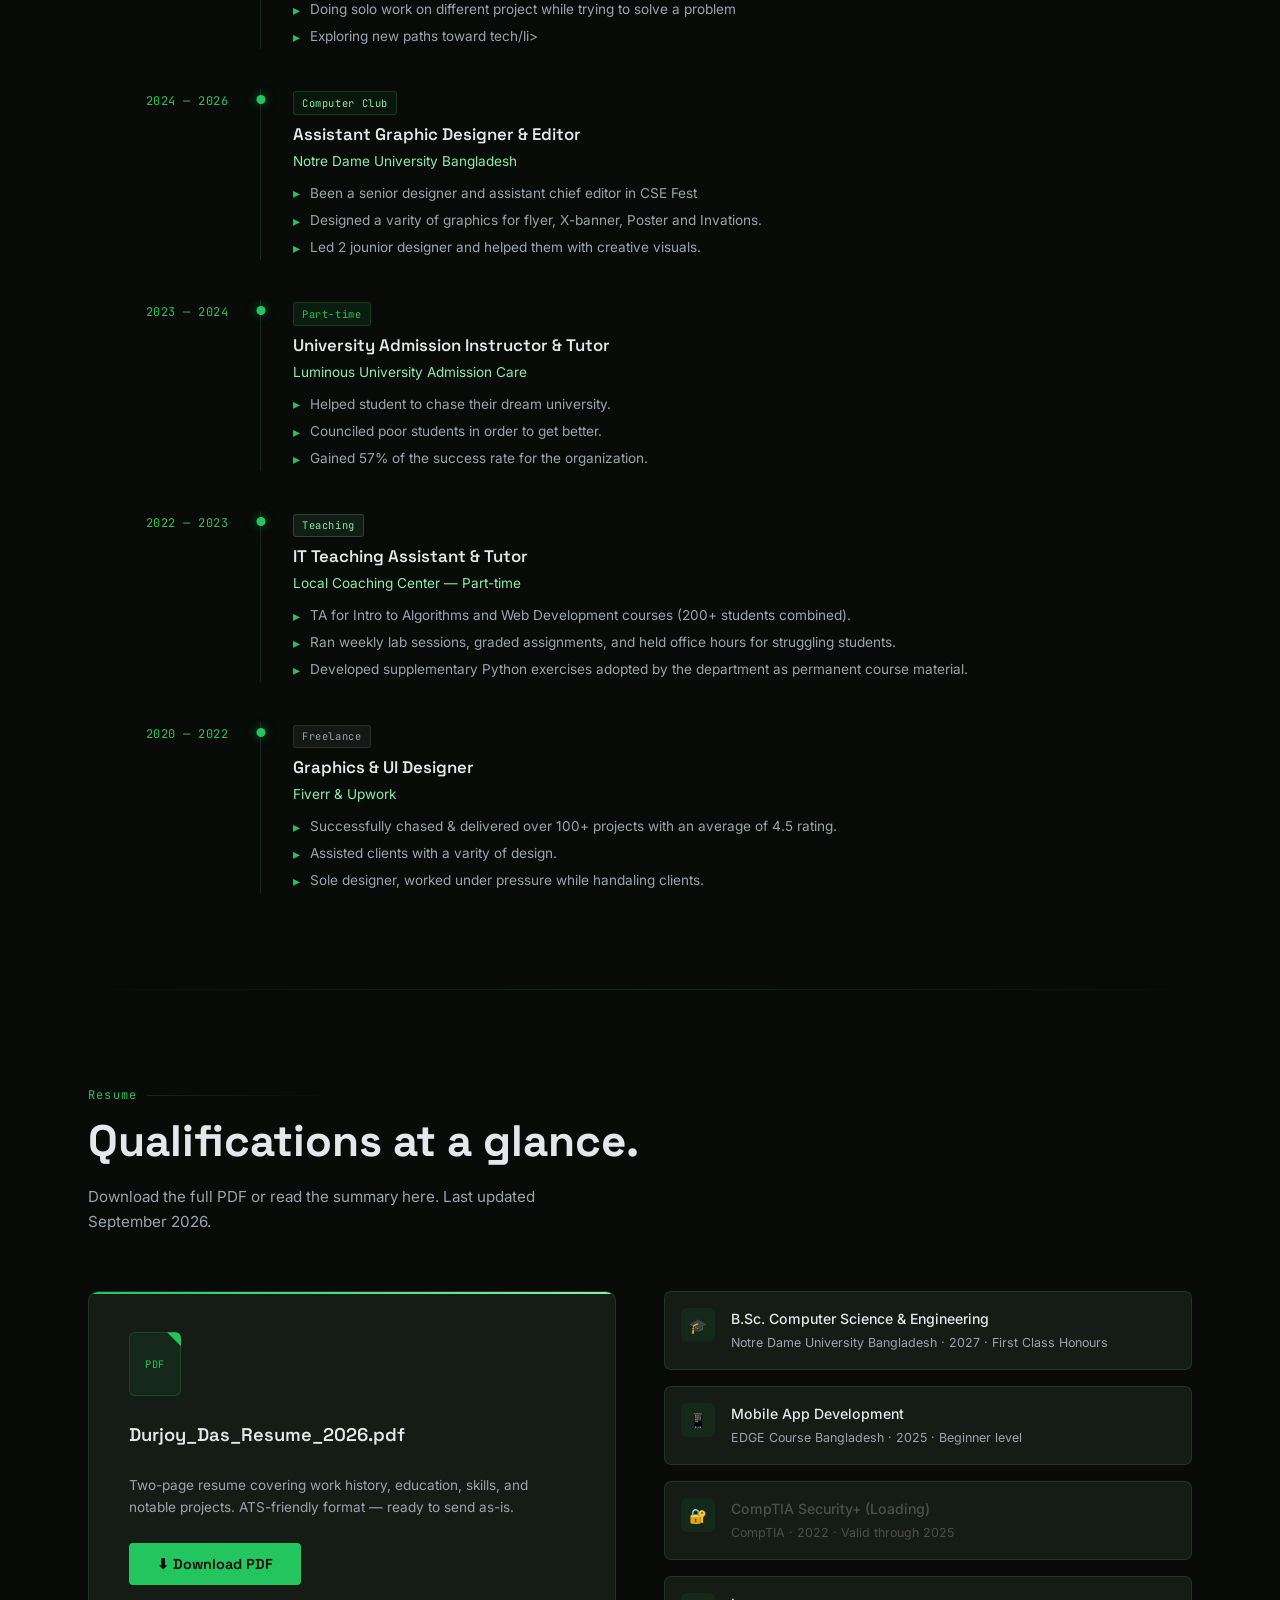
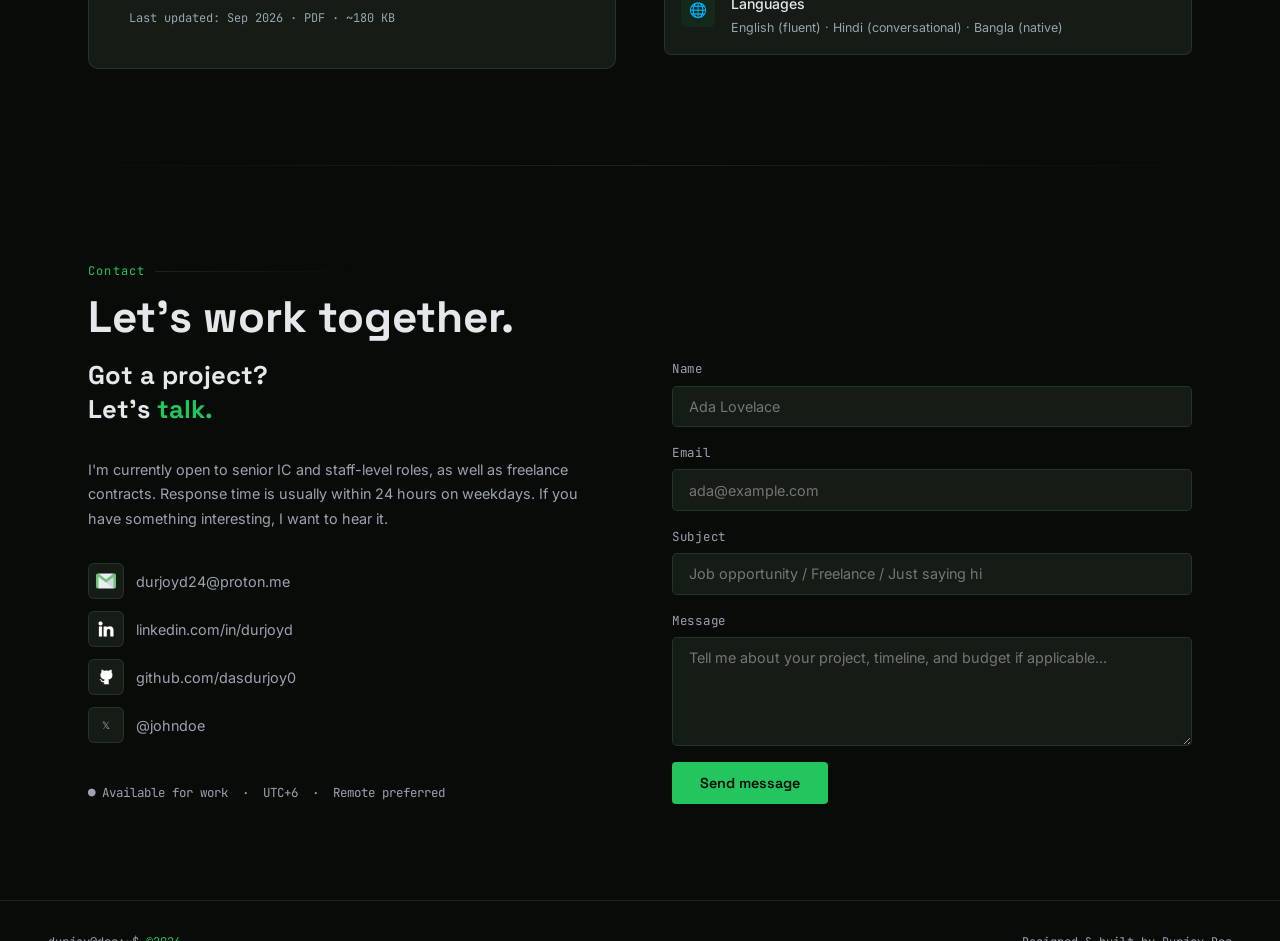
==== commit 4837bc5f: "experience & education update" ====
--- a/index.html
+++ b/index.html
@@ -231,7 +231,7 @@
       <div class="project-title">CareerID (Loading)</div>
       <p class="project-desc">Document parsing and extraction API used by 300+ developers. Processes PDFs, contracts, and invoices with structured JSON output — no hallucinations.</p>
       <div class="project-meta">
-        <p class="project-contribution"><strong>My contribution:</strong> Solo project. Designed the API schema, built the extraction pipeline using LLM function calling, wrote the developer docs, and managed the open-source community.</p>
+        <p class="project-contribution"><strong>My contribution:</strong> Lorem ipsum dolor sit, amet consectetur adipisicing elit. Velit tenetur aut ad quasi rerum? Excepturi sed cum dolor nisi itaque asperiores doloribus, a tenetur deleniti repudiandae eos natus fugiat eum!</p>
         <div class="project-actions">
           <a href="error.html" class="proj-btn live">⬡ Live Demo</a>
           <a href="https://github.com/dasdurjoy0/CareerID" class="proj-btn">⌥ GitHub</a>
@@ -248,10 +248,10 @@
         <span class="tag">Android</span>
         <span class="tag">OpenAI</span>
       </div>
-      <div class="project-title">FeminIN</div>
+      <div class="project-title">FeminIN(Loading)</div>
       <p class="project-desc">Period tracking app with interactive AI companion. Focused on reducing friction: one-tap logging, smart reminders, and zero subscription upsell.</p>
       <div class="project-meta">
-        <p class="project-contribution"><strong>My contribution:</strong> Sole developer and designer. Built in 6 weeks as a side project. Shipped to both iOS and Android via Expo. Analytics, onboarding, and push notifications all self-implemented.</p>
+        <p class="project-contribution"><strong>My contribution:</strong> Lorem ipsum dolor, sit amet consectetur adipisicing elit. Quis, aliquid? Vero numquam ullam error voluptatem asperiores, tenetur dolor, voluptatum, expedita officiis consequatur rerum est molestias veniam distinctio praesentium inventore nesciunt?</p>
         <div class="project-actions">
           <a href="error.html" class="proj-btn live">⬡ App Store</a>
           <a href="https://github.com/dasdurjoy0/FeminIN" class="proj-btn">⌥ GitHub</a>
@@ -292,58 +292,58 @@
   <div class="timeline">
 
     <div class="timeline-item reveal">
-      <div class="timeline-date">2022 — now</div>
+      <div class="timeline-date">2026 — now</div>
       <div class="timeline-line"></div>
       <div class="timeline-content">
         <span class="exp-badge work">Full-time</span>
-        <div class="timeline-role">Senior Software Engineer</div>
-        <div class="timeline-company">Acme Corp — Remote</div>
+        <div class="timeline-role">Rising Software Developer</div>
+        <div class="timeline-company">Sole</div>
         <ul class="timeline-bullets">
-          <li>Lead the platform team of 4 engineers; own the core API layer and data pipeline architecture.</li>
-          <li>Reduced p99 API latency by 60% through query optimization and Redis caching layer.</li>
-          <li>Introduced a service mesh (Linkerd) that cut inter-service error rate from 2.1% to 0.08%.</li>
-          <li>Mentoring two junior engineers — running weekly code reviews and pair sessions.</li>
+          <li>Figuring out and learning new things </li>
+          <li>Doing solo work on different project while trying to solve a problem</li>
+          <li>Exploring new paths toward tech/li>
+          <!-- <li>Mentoring two junior engineers — running weekly code reviews and pair sessions.</li> -->
         </ul>
       </div>
     </div>
 
     <div class="timeline-item reveal">
-      <div class="timeline-date">2021 — 2023</div>
+      <div class="timeline-date">2024 — 2026</div>
       <div class="timeline-line"></div>
       <div class="timeline-content">
-        <span class="exp-badge freelance">Freelance</span>
-        <div class="timeline-role">Independent Contractor</div>
-        <div class="timeline-company">Various clients — Remote</div>
+        <span class="exp-badge freelance">Computer Club</span>
+        <div class="timeline-role">Assistant Graphic Designer & Editor</div>
+        <div class="timeline-company">Notre Dame University Bangladesh</div>
         <ul class="timeline-bullets">
-          <li>Delivered 12 freelance contracts across fintech, e-commerce, and SaaS — solo and as a subcontractor.</li>
-          <li>Built a payment reconciliation dashboard for a fintech client that saved 14 hrs/week of manual work.</li>
-          <li>Ran performance audits for 3 e-commerce stores, improving Core Web Vitals scores by avg. 38 points.</li>
+          <li>Been a senior designer and assistant chief editor in CSE Fest </li>
+          <li>Designed a varity of graphics for flyer, X-banner, Poster and Invations.</li>
+          <li>Led 2 jounior designer and helped them with creative visuals.</li>
         </ul>
       </div>
     </div>
 
     <div class="timeline-item reveal">
-      <div class="timeline-date">2020 — 2022</div>
+      <div class="timeline-date">2023 — 2024</div>
       <div class="timeline-line"></div>
       <div class="timeline-content">
-        <span class="exp-badge work">Full-time</span>
-        <div class="timeline-role">Full-Stack Engineer</div>
-        <div class="timeline-company">Startupco — San Francisco</div>
+        <span class="exp-badge work">Part-time</span>
+        <div class="timeline-role">University Admission Instructor & Tutor</div>
+        <div class="timeline-company">Luminous University Admission Care</div>
         <ul class="timeline-bullets">
-          <li>Third engineer hired. Built the core product from zero — frontend, backend, and cloud infrastructure.</li>
-          <li>Scaled from 0 to 40k users in 18 months without a dedicated DevOps team.</li>
-          <li>Architected the multi-region PostgreSQL setup that now handles 4M queries/day.</li>
+          <li>Helped student to chase their dream university.</li>
+          <li>Counciled poor students in order to get better.</li>
+          <li>Gained 57% of the success rate for the organization.</li>
         </ul>
       </div>
     </div>
 
     <div class="timeline-item reveal">
-      <div class="timeline-date">2019 — 2021</div>
+      <div class="timeline-date">2022 — 2023</div>
       <div class="timeline-line"></div>
       <div class="timeline-content">
         <span class="exp-badge teach">Teaching</span>
-        <div class="timeline-role">CS Teaching Assistant & Tutor</div>
-        <div class="timeline-company">Lorem University — Part-time</div>
+        <div class="timeline-role">IT Teaching Assistant & Tutor</div>
+        <div class="timeline-company">Local Coaching Center — Part-time</div>
         <ul class="timeline-bullets">
           <li>TA for Intro to Algorithms and Web Development courses (200+ students combined).</li>
           <li>Ran weekly lab sessions, graded assignments, and held office hours for struggling students.</li>
@@ -353,22 +353,22 @@
     </div>
 
     <div class="timeline-item reveal">
-      <div class="timeline-date">2018 — 2020</div>
+      <div class="timeline-date">2020 — 2022</div>
       <div class="timeline-line"></div>
       <div class="timeline-content">
-        <span class="exp-badge club">Computer Club</span>
-        <div class="timeline-role">President — Coding & Hardware Club</div>
-        <div class="timeline-company">Lorem University</div>
+        <span class="exp-badge club">Freelance</span>
+        <div class="timeline-role">Graphics & UI Designer</div>
+        <div class="timeline-company">Fiverr & Upwork</div>
         <ul class="timeline-bullets">
-          <li>Founded and grew the club from 8 to 60+ active members across two academic years.</li>
-          <li>Organised weekly workshops on topics ranging from Linux sysadmin to Raspberry Pi projects and competitive programming.</li>
-          <li>Led the university team in two regional hackathons — placed 2nd in 2019.</li>
-          <li>Managed the club's server room: network configuration, hardware maintenance, and OS imaging for lab machines.</li>
+          <li>Successfully chased & delivered over 100+ projects with an average of 4.5 rating.</li>
+          <li>Assisted clients with a varity of design.</li>
+          <li>Sole designer, worked under pressure while handaling clients.</li>
+          <!-- <li>Managed the club's server room: network configuration, hardware maintenance, and OS imaging for lab machines.</li> -->
         </ul>
       </div>
     </div>
 
-    <div class="timeline-item reveal">
+    <!-- <div class="timeline-item reveal">
       <div class="timeline-date">2018 — 2020</div>
       <div class="timeline-line"></div>
       <div class="timeline-content">
@@ -381,7 +381,7 @@
           <li>Introduced the team's first component library, cutting per-project UI build time by ~40%.</li>
         </ul>
       </div>
-    </div>
+    </div> -->
 
   </div>
 </section>
@@ -398,10 +398,11 @@
   <div class="resume-block">
 
     <div class="resume-download-card reveal">
-      <div class="resume-file-icon">PDF</div>
-      <div class="resume-card-title">John_Doe_Resume_2026.pdf</div>
+      <div class="resume-file-icon">PDF</div> 
+      <div class="resume-card-title">Durjoy_Das_Resume_2026.pdf</div>
       <p class="resume-card-sub">Two-page resume covering work history, education, skills, and notable projects. ATS-friendly format — ready to send as-is.</p>
-      <a href="#" class="btn-primary" style="align-self:flex-start;" download>⬇ Download PDF</a>
+      <!-- <a href="#" class="btn-primary" style="align-self:flex-start;" download>⬇ Download PDF</a> --> 
+      <a href="error.html"><button class="btn-primary" style="align-self: flex-start;">⬇ Download PDF</button></a>
       <p style="font-size:0.75rem; color:var(--text-dim); font-family:'JetBrains Mono',monospace;">Last updated: Sep 2026 · PDF · ~180 KB</p>
     </div>
 
@@ -409,36 +410,36 @@
       <div class="qual-item">
         <div class="qual-icon">🎓</div>
         <div class="qual-text">
-          <div class="qual-title">B.Sc. Computer Science</div>
-          <div class="qual-sub">Lorem University · 2018 · First Class Honours</div>
+          <div class="qual-title">B.Sc. Computer Science & Engineering</div>
+          <div class="qual-sub">Notre Dame University Bangladesh · 2027 · First Class Honours</div>
         </div>
       </div>
       <div class="qual-item">
-        <div class="qual-icon">☁️</div>
+        <div class="qual-icon">📱</div>
         <div class="qual-text">
-          <div class="qual-title">AWS Certified Solutions Architect</div>
-          <div class="qual-sub">Amazon Web Services · 2021 · Associate level</div>
+          <div class="qual-title">Mobile App Development</div>
+          <div class="qual-sub">EDGE Course Bangladesh · 2025 · Beginner level</div>
         </div>
       </div>
       <div class="qual-item">
         <div class="qual-icon">🔐</div>
         <div class="qual-text">
-          <div class="qual-title">CompTIA Security+</div>
-          <div class="qual-sub">CompTIA · 2022 · Valid through 2025</div>
-        </div>
-      </div>
-      <div class="qual-item">
+          <div class="qual-title" style="color: #4e4e4e;">CompTIA Security+ (Loading)</div>
+          <div class="qual-sub" style="color: #4e4e4e;">CompTIA · 2022 · Valid through 2025</div>
+        </div>
+      </div>
+      <!-- <div class="qual-item">
         <div class="qual-icon">🐳</div>
         <div class="qual-text">
           <div class="qual-title">Certified Kubernetes Administrator (CKA)</div>
           <div class="qual-sub">CNCF · 2023</div>
         </div>
-      </div>
+      </div> -->
       <div class="qual-item">
         <div class="qual-icon">🌐</div>
         <div class="qual-text">
           <div class="qual-title">Languages</div>
-          <div class="qual-sub">English (fluent) · Spanish (conversational) · French (basic)</div>
+          <div class="qual-sub">English (fluent) · Hindi (conversational) · Bangla (native)</div>
         </div>
       </div>
     </div>
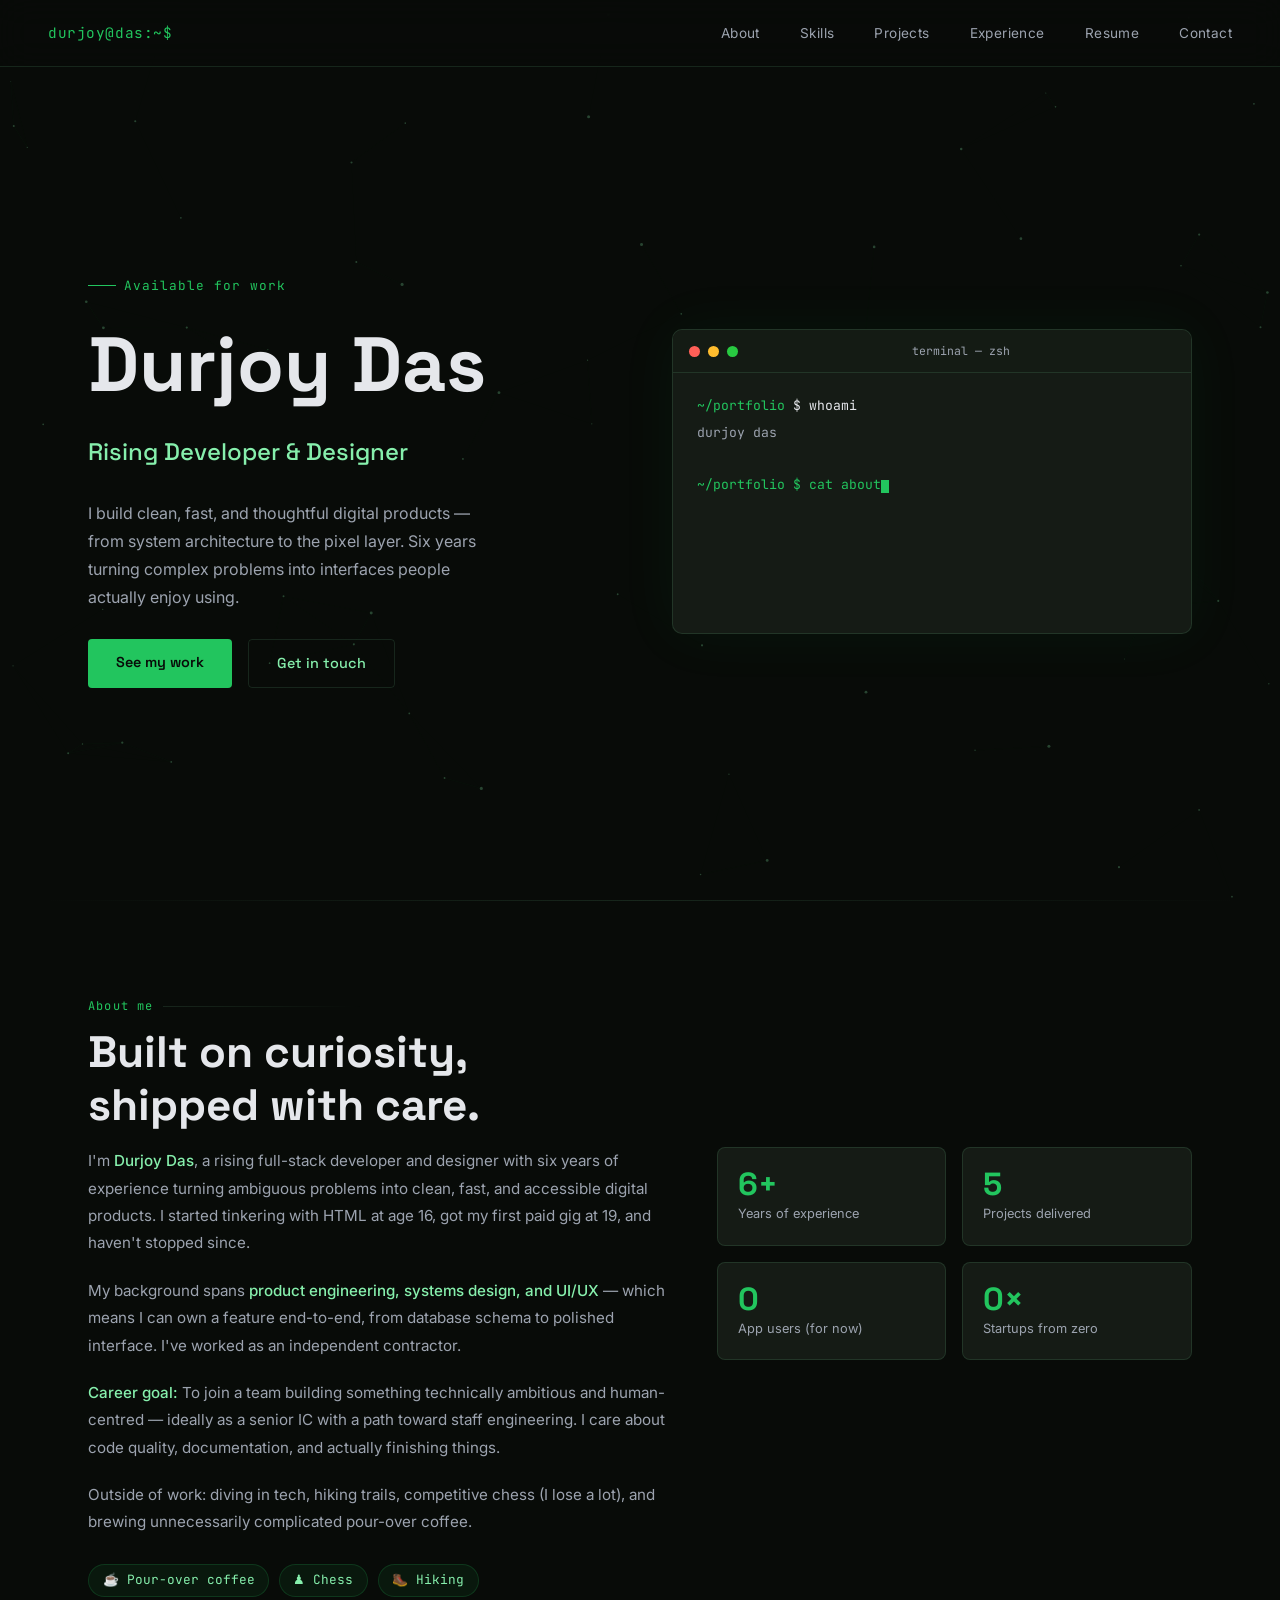
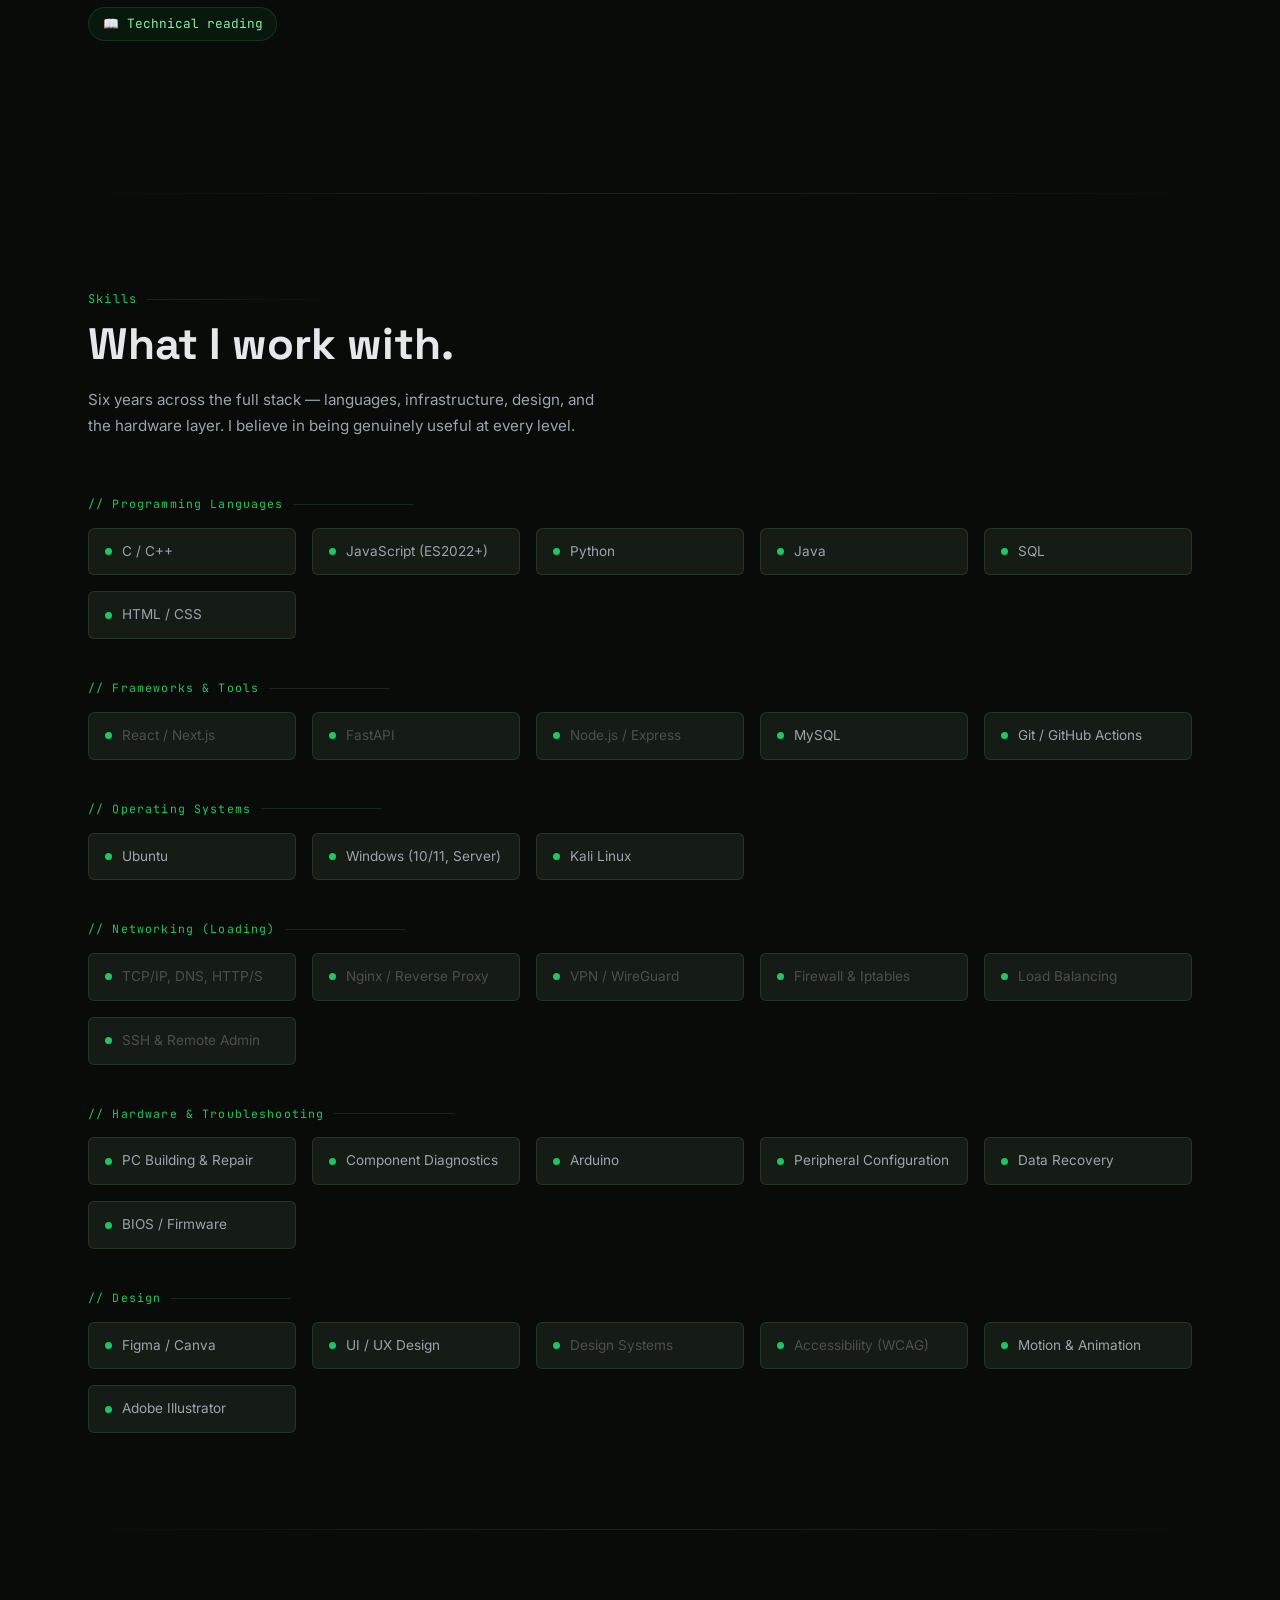
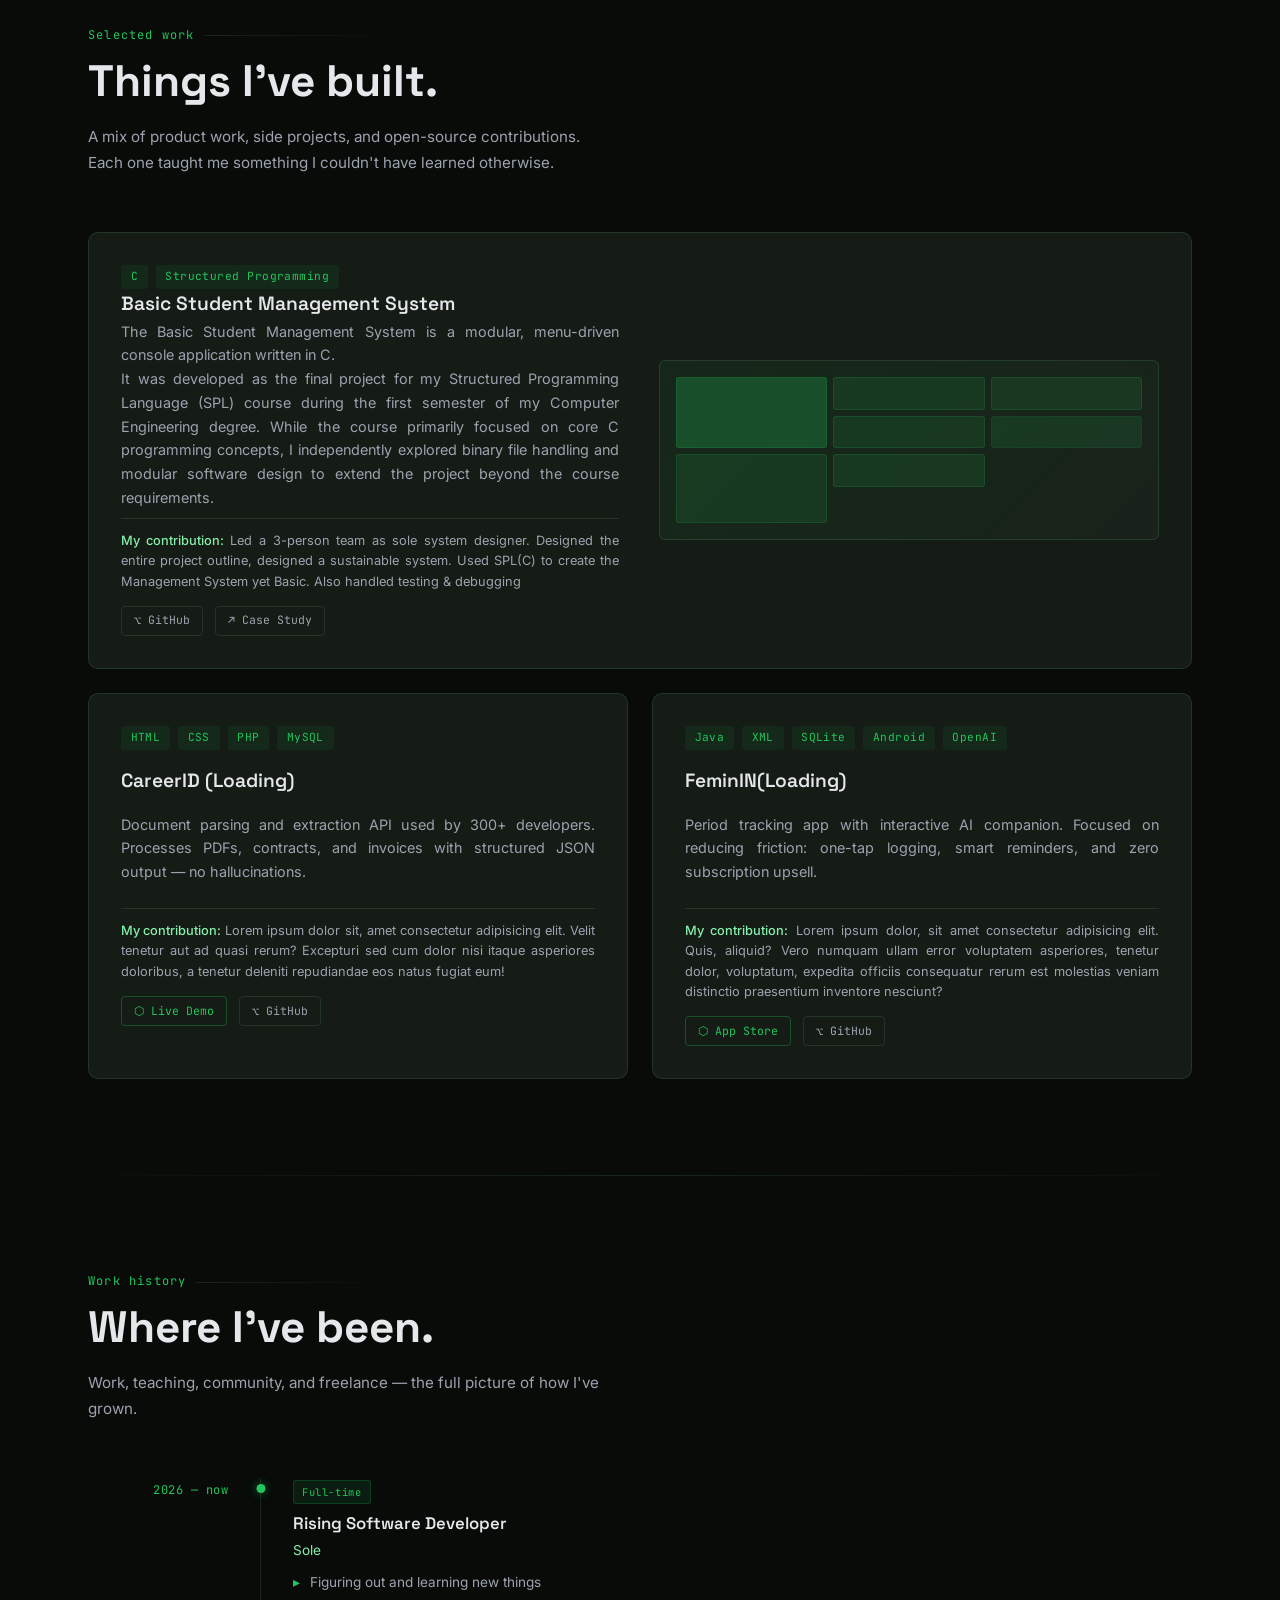
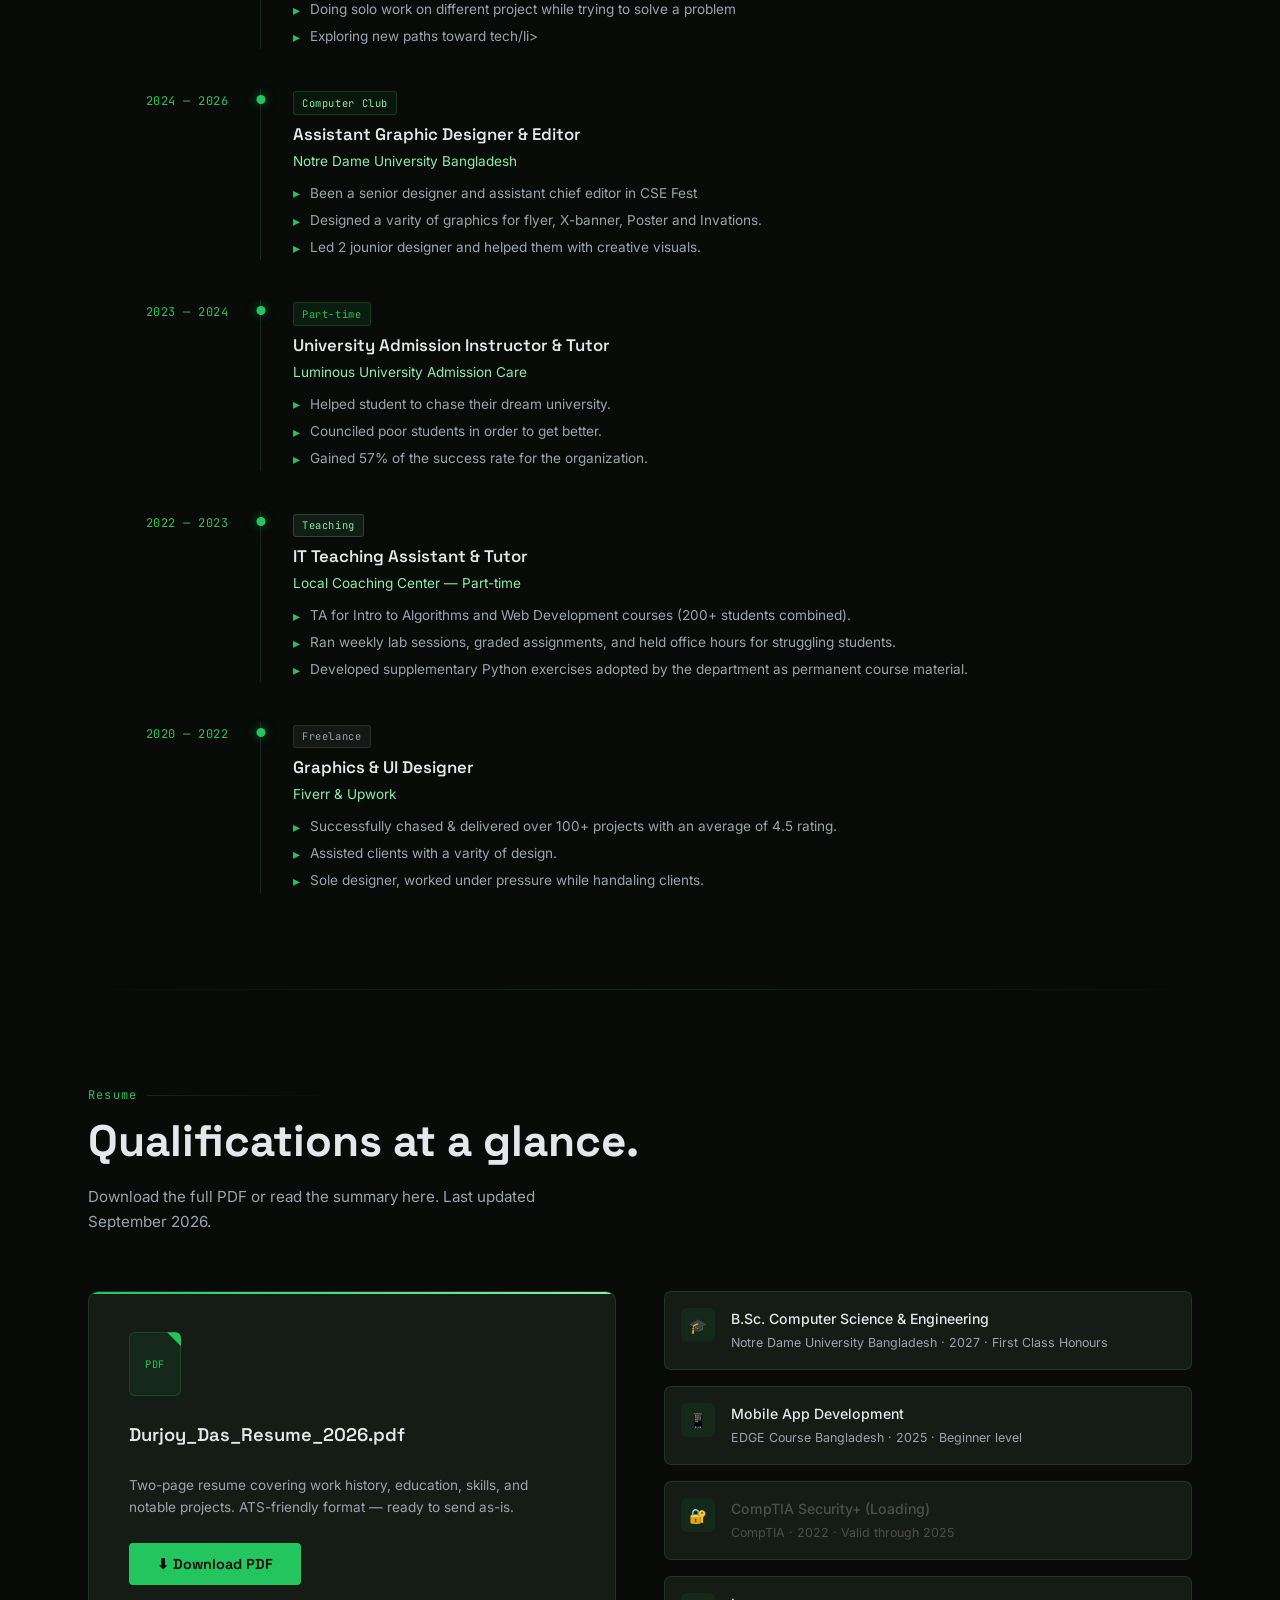
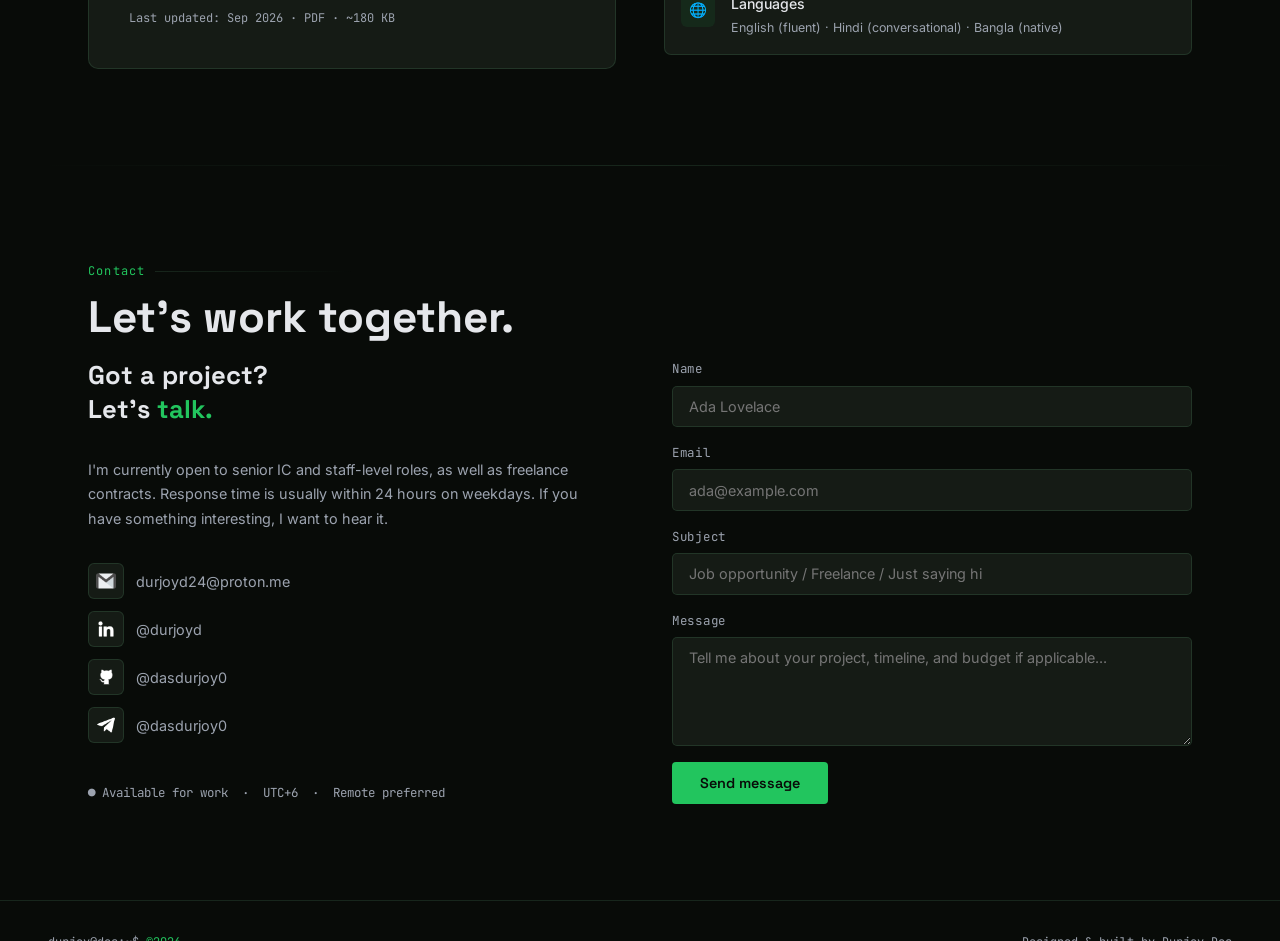
==== commit cda5f3a9: "Chnaged the x with telegram and fixed mail logo" ====
--- a/index.html
+++ b/index.html
@@ -475,17 +475,19 @@
           <span class="icon">
             <img src="../assets/linkedin.png" alt="in">
           </span>
-          linkedin.com/in/durjoyd
+          @durjoyd
         </a>
         <a href="https://github.com/dasdurjoy0" target="_blank" class="contact-link">
           <span class="icon">
             <img src="../assets/github.png" alt="🖐">
           </span>
-          github.com/dasdurjoy0
+          @dasdurjoy0
         </a>
-        <a href="https://twitter.com/johndoe" target="_blank" class="contact-link">
-          <span class="icon" style="font-family:'JetBrains Mono',monospace;font-size:0.65rem;">𝕏</span>
-          @johndoe
+        <a href="https://t.me/dasdurjoy0" target="_blank" class="contact-link">
+          <span class="icon">
+            <img src="../assets/telegram.png" alt="tg">
+          </span>
+          @dasdurjoy0
         </a>
       </div>
       <p style="font-size:0.78rem; color:var(--text-dim); font-family:'JetBrains Mono',monospace; margin-top:0.5rem;">
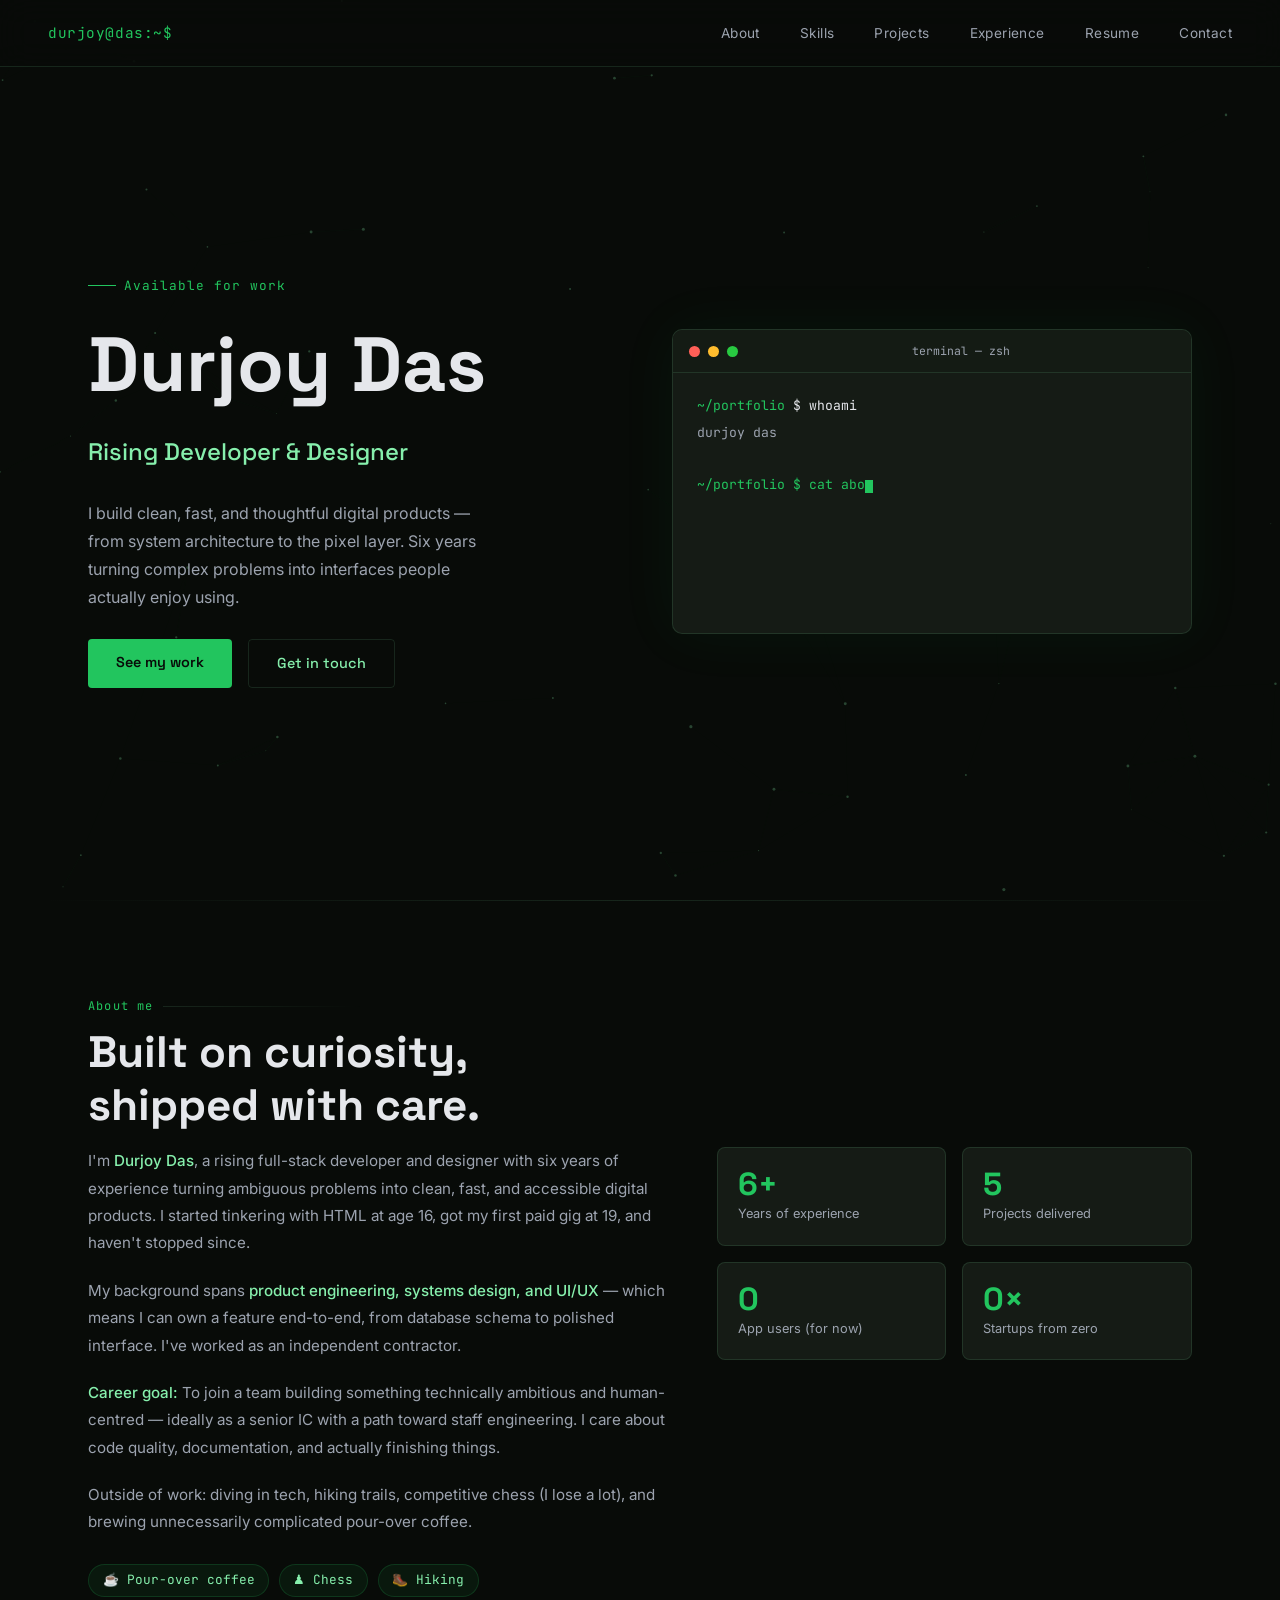
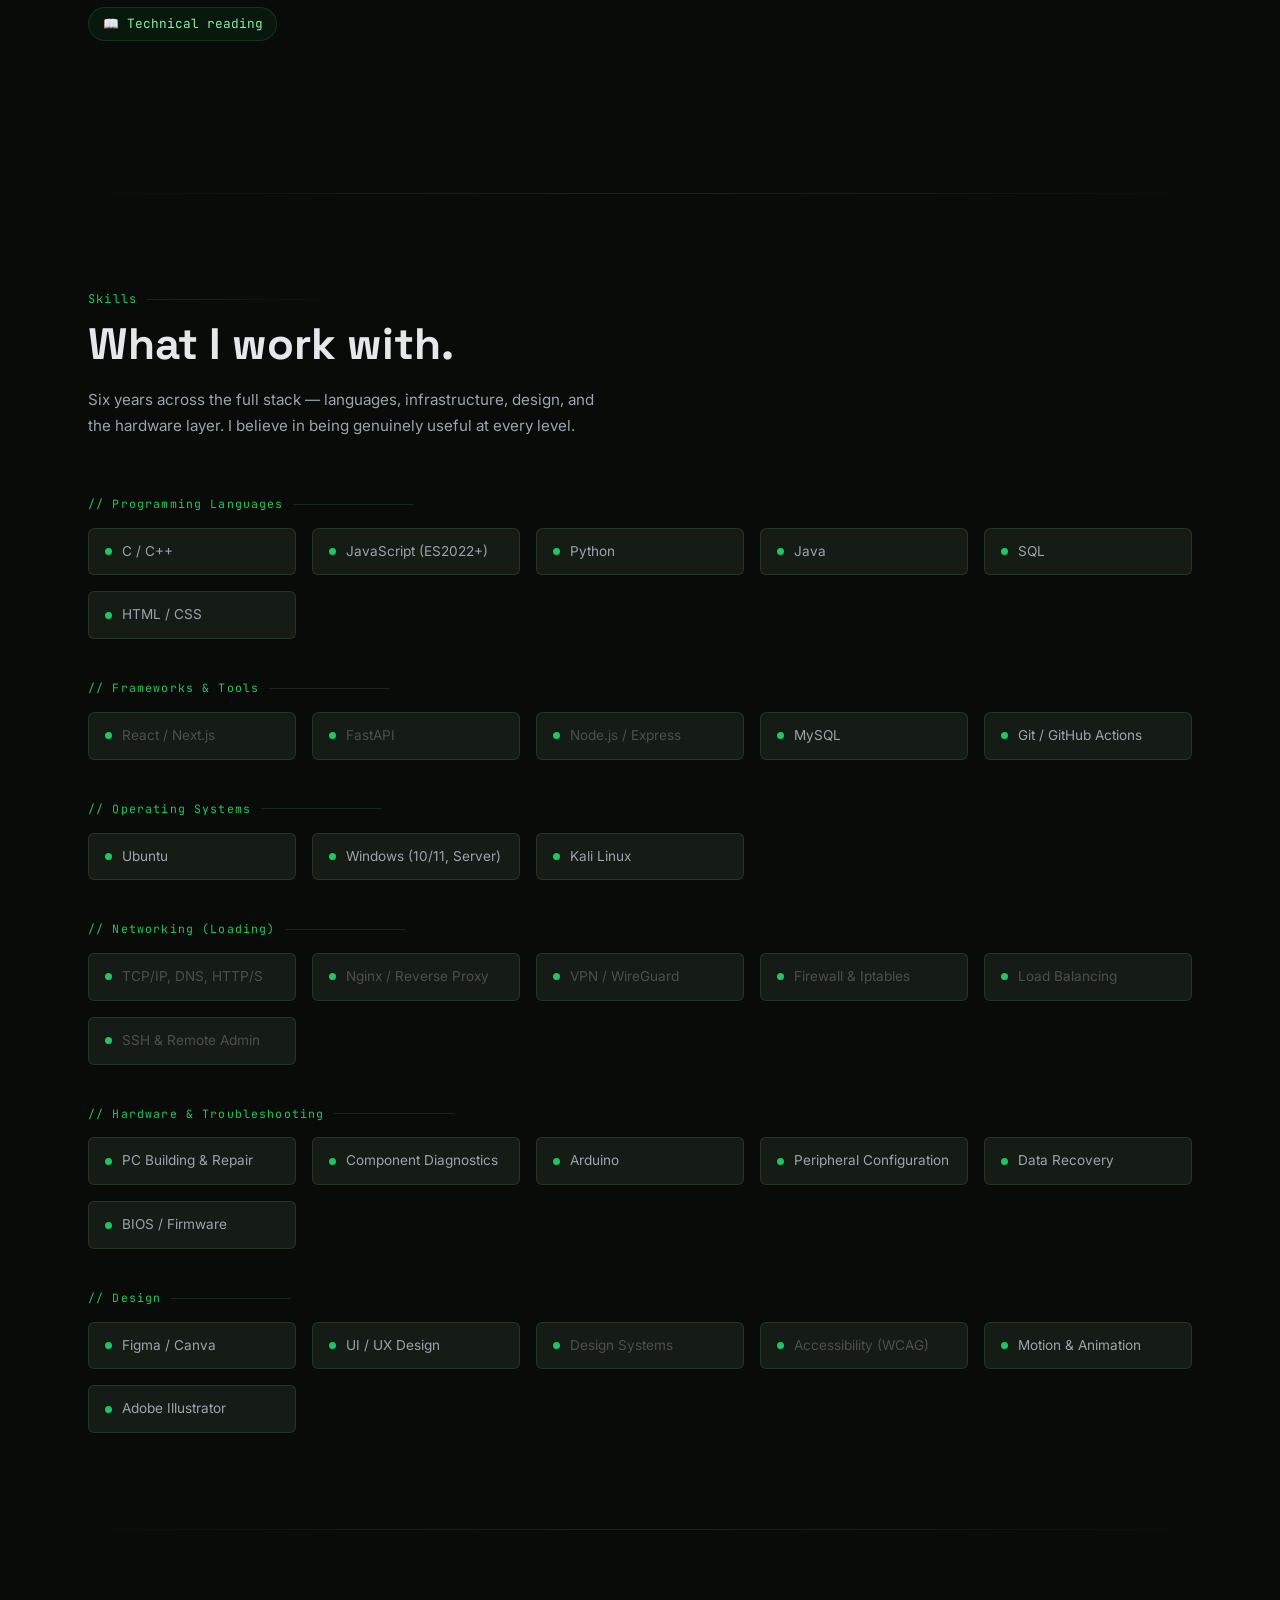
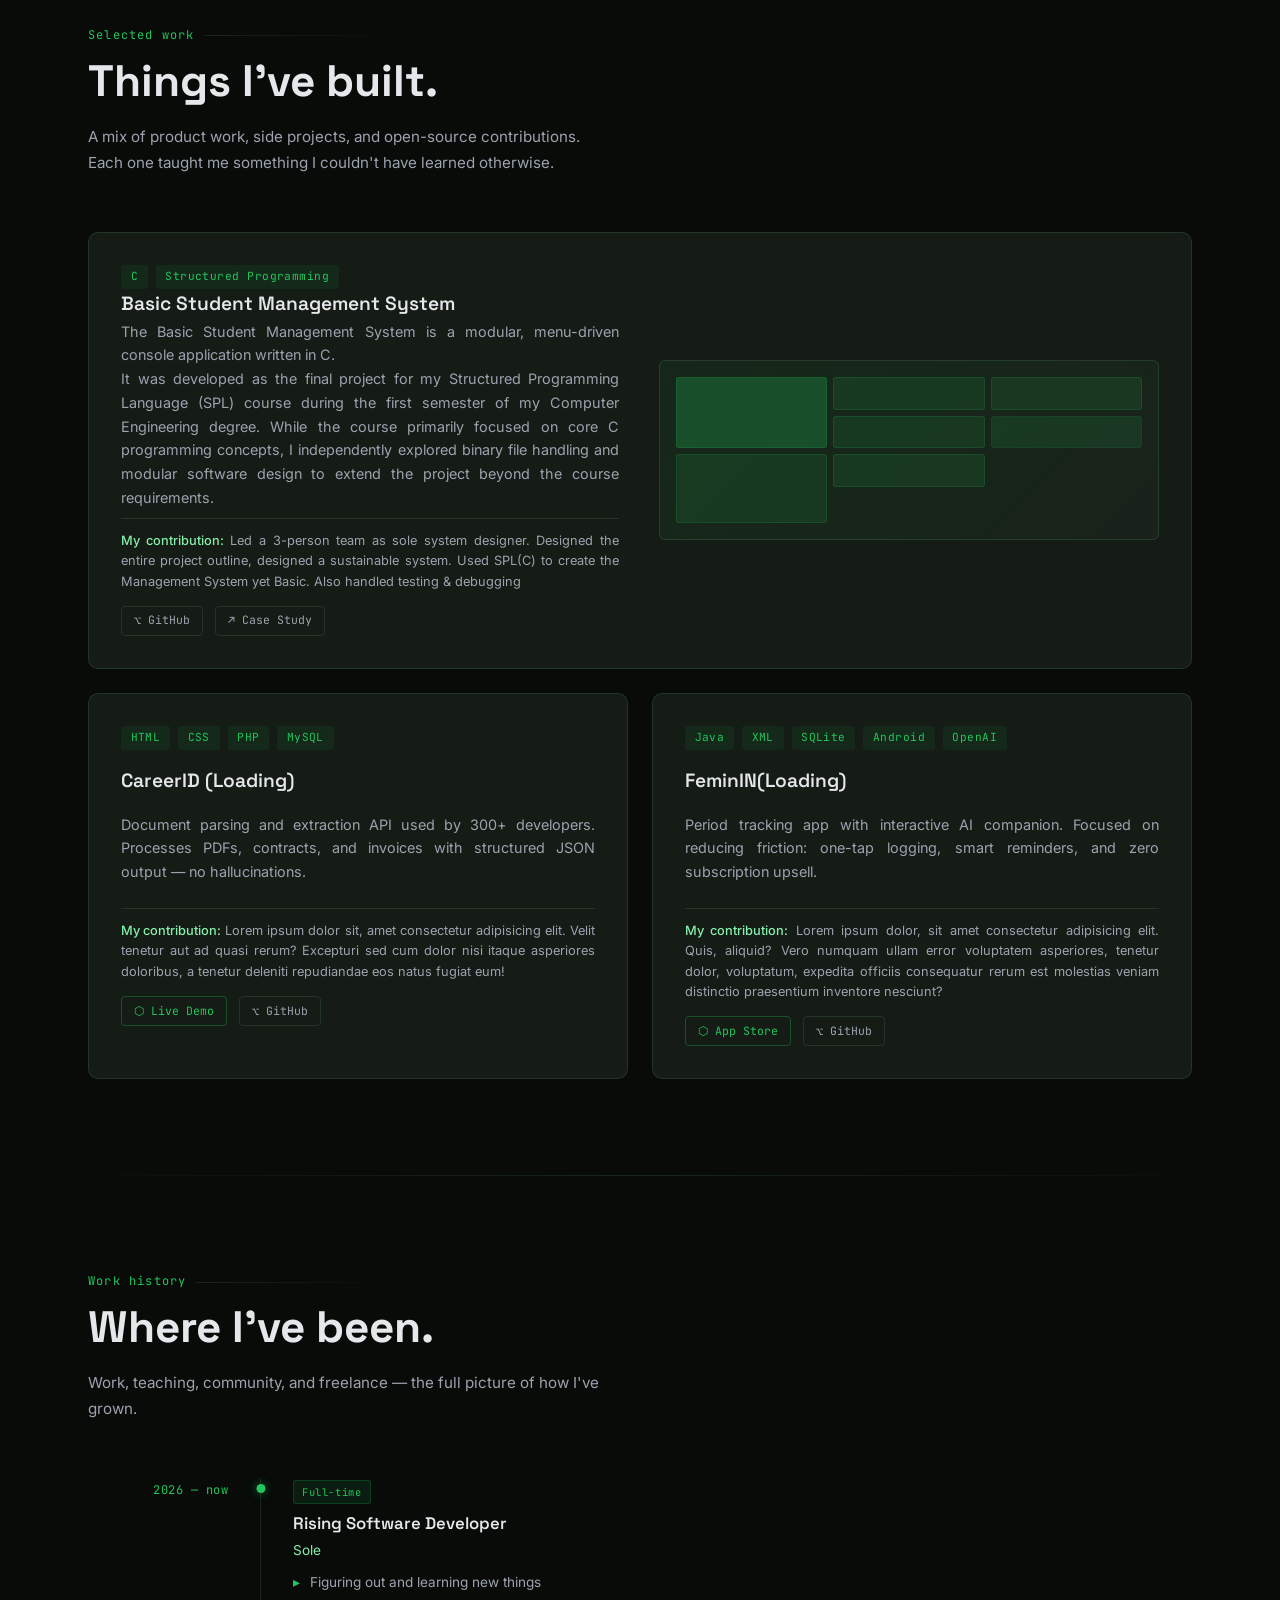
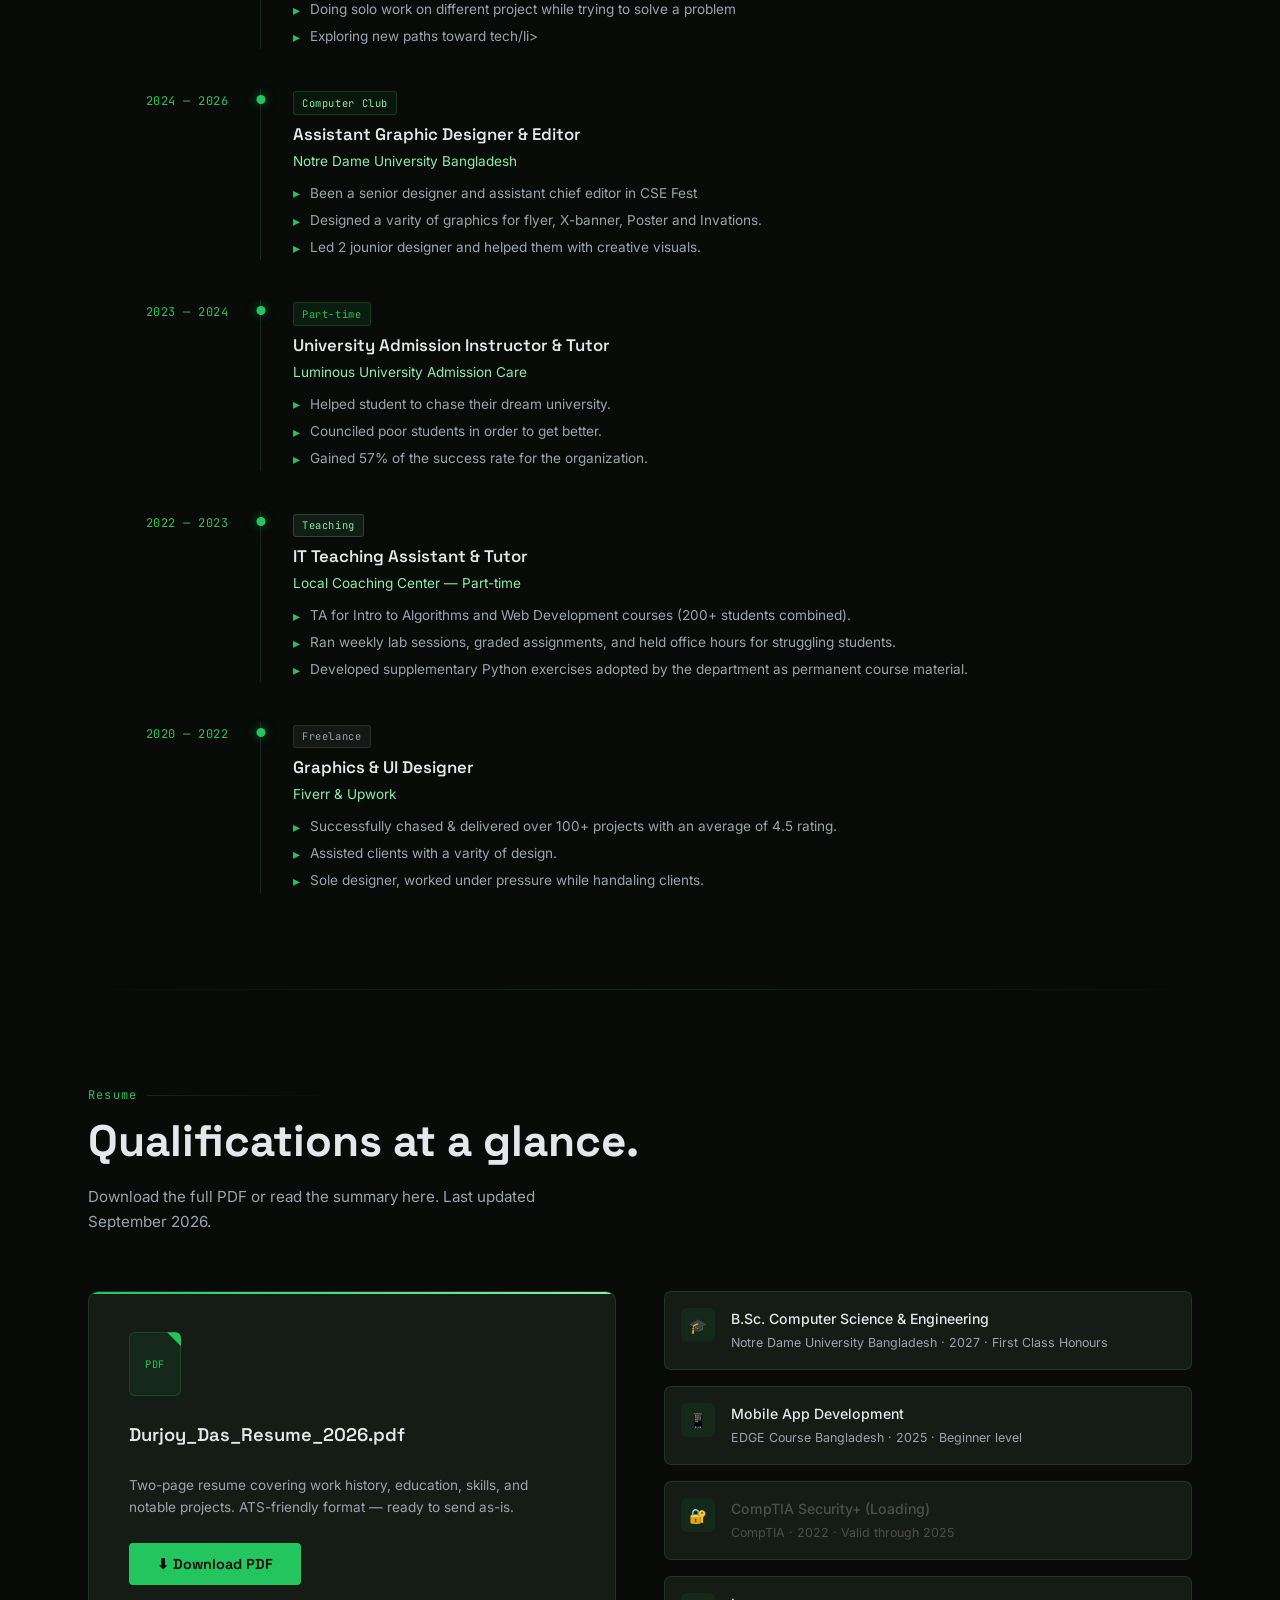
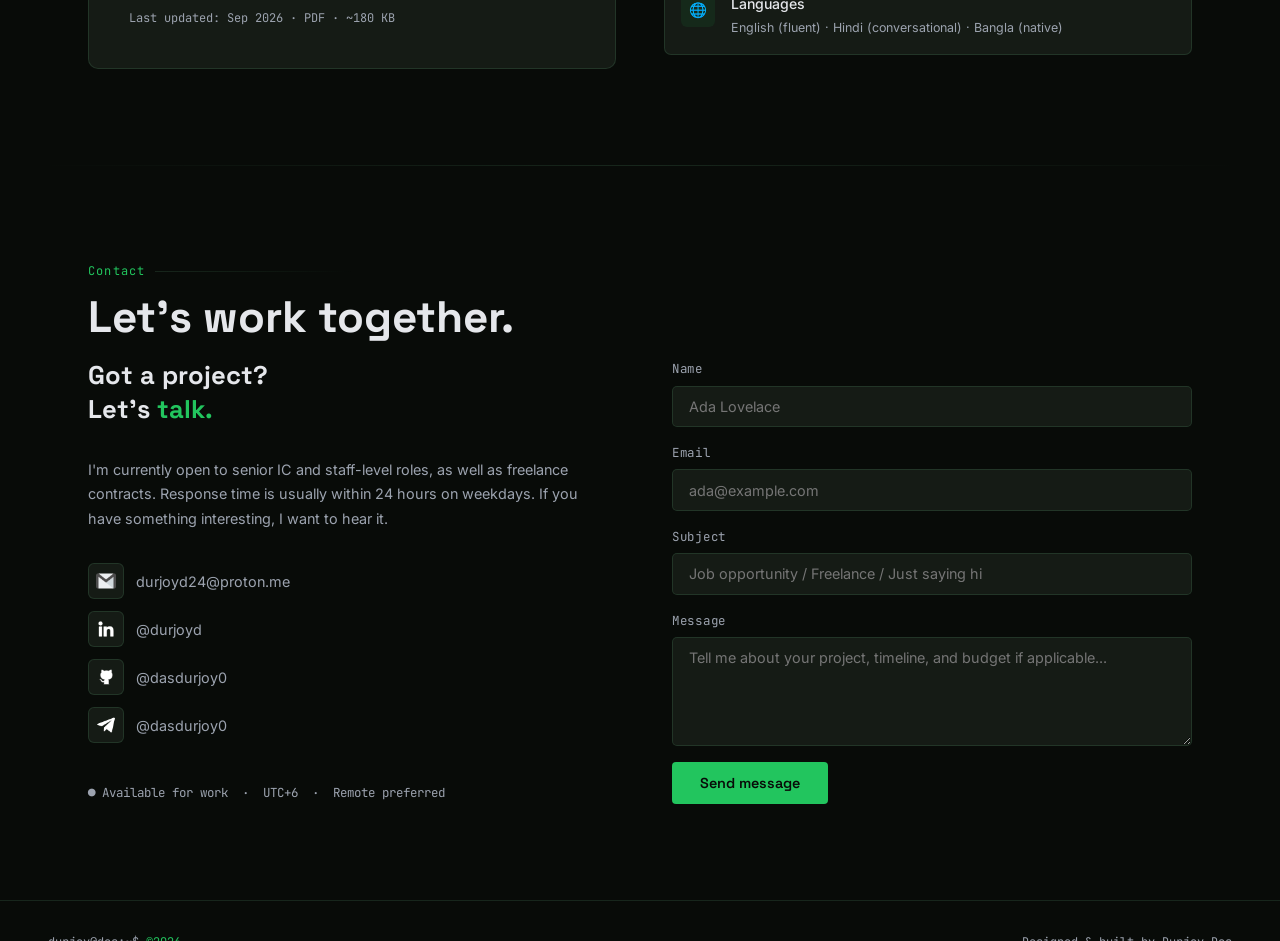
==== commit 92fc6109: "added a honeypot in order to spam protection" ====
--- a/index.html
+++ b/index.html
@@ -495,24 +495,37 @@
       </p>
     </div>
 
-    <div class="contact-form reveal">
-      <div class="field">
-        <label>Name</label>
-        <input type="text" placeholder="Ada Lovelace">
-      </div>
-      <div class="field">
-        <label>Email</label>
-        <input type="email" placeholder="ada@example.com">
-      </div>
-      <div class="field">
-        <label>Subject</label>
-        <input type="text" placeholder="Job opportunity / Freelance / Just saying hi">
-      </div>
-      <div class="field">
-        <label>Message</label>
-        <textarea rows="5" placeholder="Tell me about your project, timeline, and budget if applicable..."></textarea>
-      </div>
-      <button class="btn-primary" style="align-self:flex-start;" onclick="handleSend(this)">Send message</button>
+      <div class="contact-form reveal" id="contactForm">
+        <div class="field">
+          <label for="name">Name</label>
+          <input id="name" name="name" type="text" placeholder="Ada Lovelace" required>
+        </div>
+        <div class="field">
+          <label for="email">Email</label>
+          <input id="email" name="email" type="email" placeholder="ada@example.com" required>
+        </div>
+        <div class="field">
+          <label for="subject">Subject</label>
+          <input id="subject" name="subject" type="text" placeholder="Job opportunity / Freelance / Just saying hi" required>
+        </div>
+        <div class="field">
+          <label for="message">Message</label>
+          <textarea id="message" name="message" rows="5" placeholder="Tell me about your project, timeline, and budget if applicable..." required></textarea>
+        </div>
+
+          <!-- Honeypot: should remain empty for real users -->
+          <div class="field honeypot" aria-hidden="true">
+            <label for="website">Website</label>
+            <input
+              type="text"
+              id="website"
+              name="website"
+              tabindex="-1"
+              autocomplete="off">
+          </div>
+
+        <button type="button" class="btn-primary" style="align-self:flex-start;" onclick="handleSend(this)"> Send message </button>
+      </div>
     </div>
   </div>
 </section>
--- a/style.css
+++ b/style.css
@@ -424,6 +424,16 @@
     width: 20px;
     height: 20px;
     display: block;
+}
+
+/* ── CONTACT FORM HONEYPOT ── */
+
+.honeypot {
+    position: absolute !important;
+    left: -9999px !important;
+    width: 1px !important;
+    height: 1px !important;
+    overflow: hidden !important;
 }
 
   /* ── FOOTER ── */
